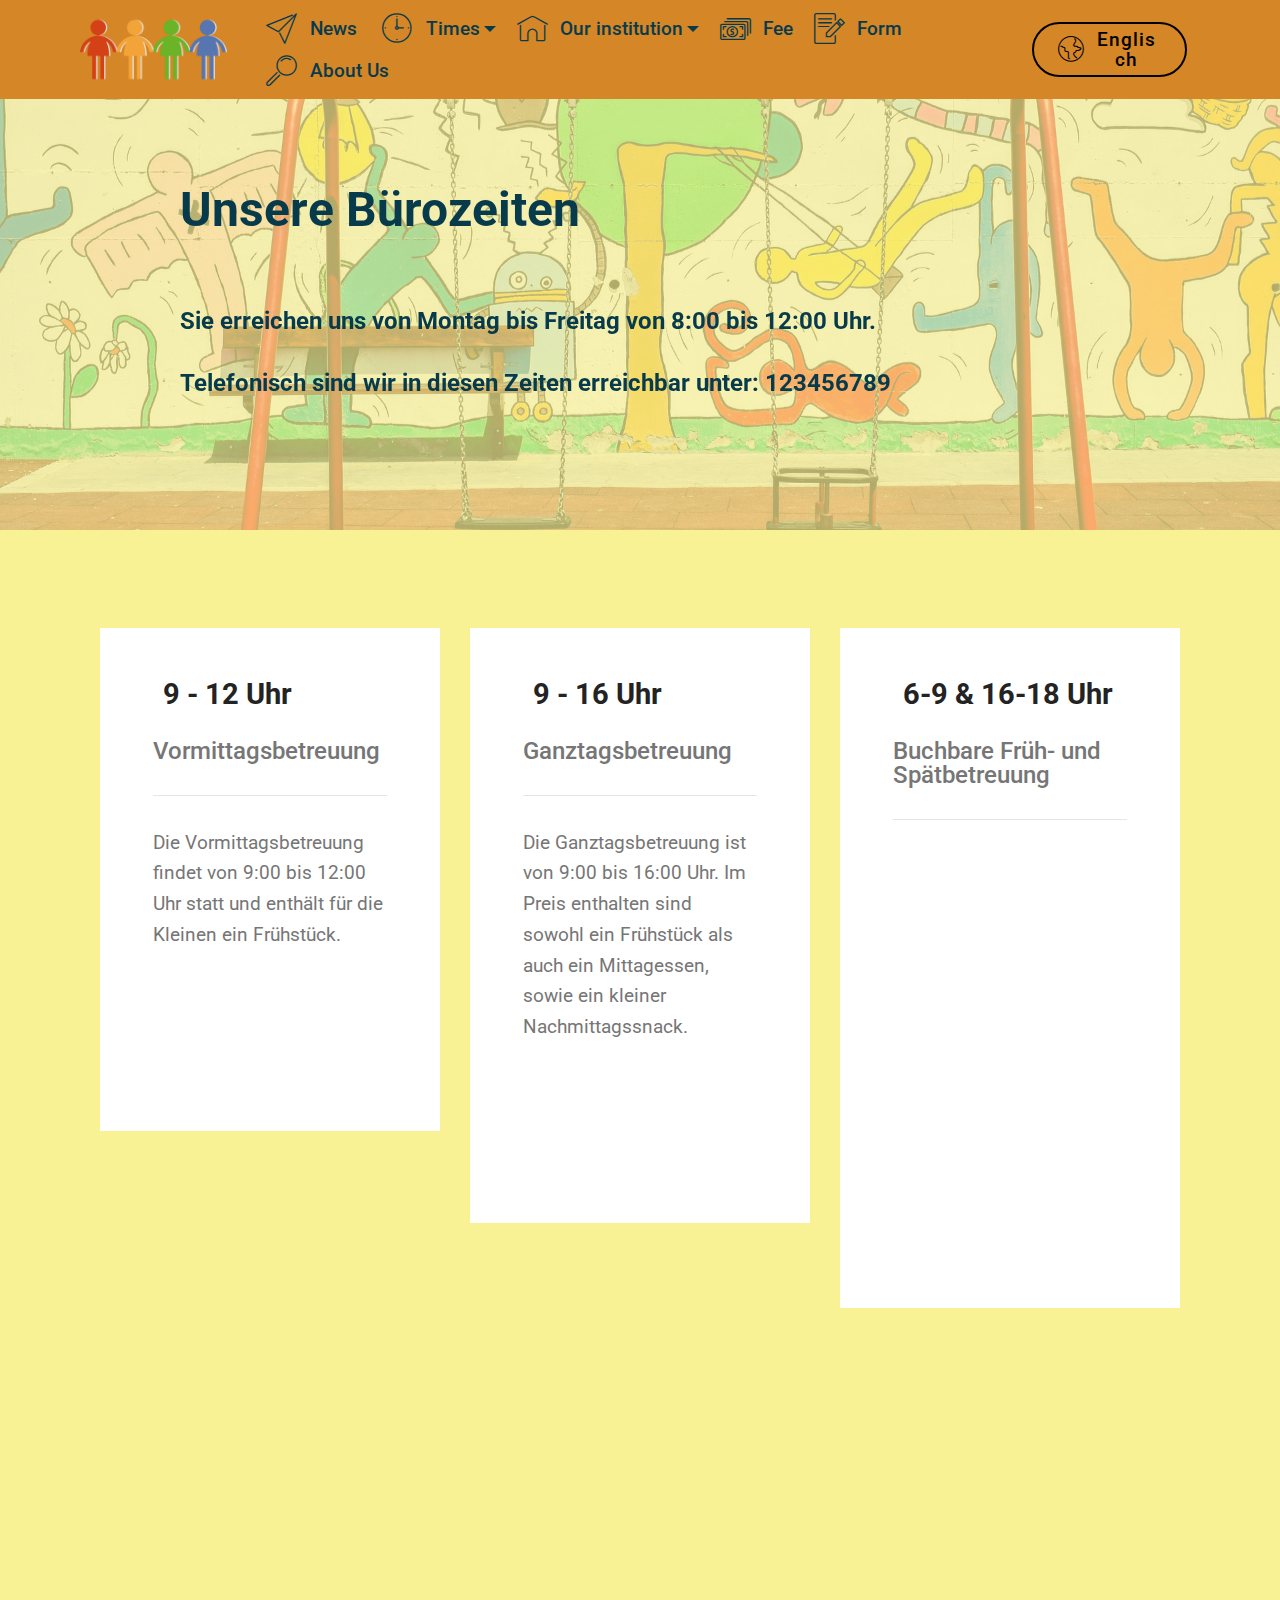
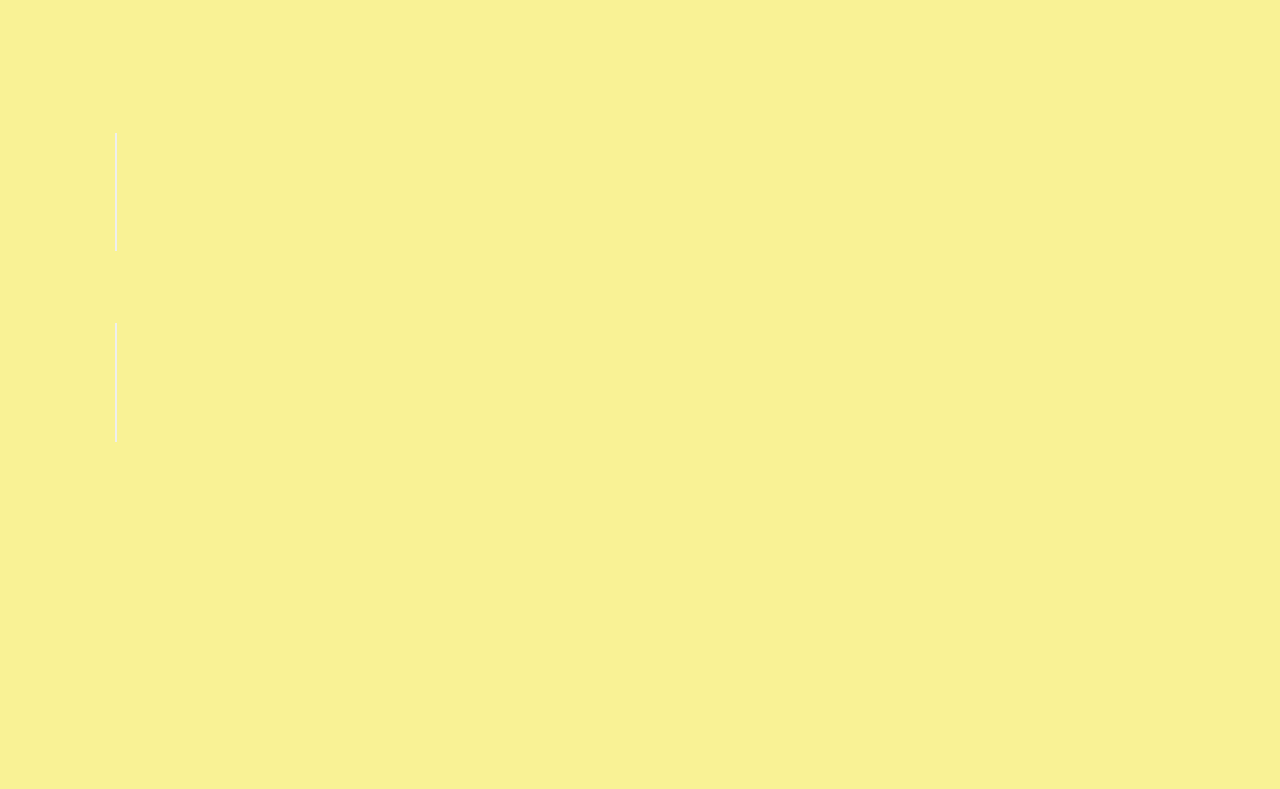
==== page1.html @ 017b3588 "create github pages" ====
<!DOCTYPE html>
<html  >
<head>
  <!-- Site made with Mobirise Website Builder v4.11.6, https://mobirise.com -->
  <meta charset="UTF-8">
  <meta http-equiv="X-UA-Compatible" content="IE=edge">
  <meta name="generator" content="Mobirise v4.11.6, mobirise.com">
  <meta name="viewport" content="width=device-width, initial-scale=1, minimum-scale=1">
  <link rel="shortcut icon" href="assets/images/mbr-316x158.png" type="image/x-icon">
  <meta name="description" content="Web Maker Description">
  
  <title>Bürozeiten</title>
  <link rel="stylesheet" href="assets/web/assets/mobirise-icons/mobirise-icons.css">
  <link rel="stylesheet" href="assets/bootstrap/css/bootstrap.min.css">
  <link rel="stylesheet" href="assets/bootstrap/css/bootstrap-grid.min.css">
  <link rel="stylesheet" href="assets/bootstrap/css/bootstrap-reboot.min.css">
  <link rel="stylesheet" href="assets/tether/tether.min.css">
  <link rel="stylesheet" href="assets/animatecss/animate.min.css">
  <link rel="stylesheet" href="assets/dropdown/css/style.css">
  <link rel="stylesheet" href="assets/theme/css/style.css">
  <link rel="preload" as="style" href="assets/mobirise/css/mbr-additional.css"><link rel="stylesheet" href="assets/mobirise/css/mbr-additional.css" type="text/css">
  
  
  
</head>
<body>
  <section class="menu cid-qTkzRZLJNu" once="menu" id="menu1-3">

    

    <nav class="navbar navbar-expand beta-menu navbar-dropdown align-items-center navbar-fixed-top navbar-toggleable-sm">
        <button class="navbar-toggler navbar-toggler-right" type="button" data-toggle="collapse" data-target="#navbarSupportedContent" aria-controls="navbarSupportedContent" aria-expanded="false" aria-label="Toggle navigation">
            <div class="hamburger">
                <span></span>
                <span></span>
                <span></span>
                <span></span>
            </div>
        </button>
        <div class="menu-logo">
            <div class="navbar-brand">
                <span class="navbar-logo">
                    <a href="#top">
                         <img src="assets/images/mbr-316x158.png" alt="Mobirise" title="" style="height: 4.6rem;">
                    </a>
                </span>
                
            </div>
        </div>
        <div class="collapse navbar-collapse" id="navbarSupportedContent">
            <ul class="navbar-nav nav-dropdown" data-app-modern-menu="true"><li class="nav-item">
                    <a class="nav-link link text-primary display-4" href="index.html#header2-1"><span class="mbri-paper-plane mbr-iconfont mbr-iconfont-btn"></span>News&nbsp;</a>
                </li><li class="nav-item dropdown"><a class="nav-link link dropdown-toggle text-primary display-4" href="page1.html#pricing-tables3-8" data-toggle="dropdown-submenu" aria-expanded="false"><span class="mbri-clock mbr-iconfont mbr-iconfont-btn"></span>Times</a><div class="dropdown-menu"><a class="dropdown-item text-primary display-4" href="page1.html">Bürozeiten<br></a><a class="dropdown-item text-primary display-4" href="page1.html#pricing-tables3-8">Betreuungszeiten</a><a class="dropdown-item text-primary display-4" href="https://mobirise.com">Schließzeiten</a></div></li><li class="nav-item dropdown"><a class="nav-link link dropdown-toggle text-primary display-4" href="https://mobirise.com" aria-expanded="false" data-toggle="dropdown-submenu"><span class="mbri-home mbr-iconfont mbr-iconfont-btn"></span>Our institution</a><div class="dropdown-menu"><a class="dropdown-item text-primary display-4" href="https://mobirise.com" aria-expanded="false">Beschreibung der Einrichtung und Lage</a><a class="dropdown-item text-primary display-4" href="https://mobirise.com" aria-expanded="false">Pädagogische Konzeption</a><a class="dropdown-item text-primary display-4" href="https://mobirise.com" aria-expanded="false">Verpflegung</a><a class="dropdown-item text-primary display-4" href="https://mobirise.com" aria-expanded="false">Kapazität</a><a class="dropdown-item text-primary display-4" href="https://mobirise.com" aria-expanded="false">Bilingualität</a><a class="dropdown-item text-primary display-4" href="https://mobirise.com" aria-expanded="false">Arbeiten bei uns</a></div></li><li class="nav-item"><a class="nav-link link text-primary display-4" href="index.html#pricing-tables1-6" aria-expanded="false"><span class="mbri-cash mbr-iconfont mbr-iconfont-btn"></span>Fee</a></li><li class="nav-item"><a class="nav-link link text-primary display-4" href="https://mobirise.com" aria-expanded="false"><span class="mbri-edit mbr-iconfont mbr-iconfont-btn"></span>Form</a></li><li class="nav-item"><a class="nav-link link text-primary display-4" href="https://mobirise.com" aria-expanded="false">
                        </a></li>
                <li class="nav-item">
                    <a class="nav-link link text-primary display-4" href="#top"><span class="mbri-search mbr-iconfont mbr-iconfont-btn" style="color: rgb(7, 59, 76);"></span>
                        
                        About Us
                    </a>
                </li></ul>
            <div class="navbar-buttons mbr-section-btn"><a class="btn btn-sm btn-primary-outline display-4" href="https://mobirise.com"><span class="mbri-globe mbr-iconfont mbr-iconfont-btn"></span>
                    
                    Englisch</a></div>
        </div>
    </nav>
</section>

<section class="engine"><a href="https://mobirise.info/b">how to create a site for free</a></section><section class="mbr-section info3 cid-rNrKfCb9AE mbr-parallax-background" id="info3-7">

    

    <div class="mbr-overlay" style="opacity: 0.7; background-color: rgb(249, 242, 149);">
    </div>

    <div class="container">
        <div class="row justify-content-center">
            <div class="media-container-column title col-12 col-md-10">
                <h2 class="align-left mbr-bold mbr-white pb-3 mbr-fonts-style display-2">
                    <br><br>Unsere Bürozeiten<br><br></h2>
                <h3 class="mbr-section-subtitle align-left mbr-light mbr-white pb-3 mbr-fonts-style display-5"><strong>
                    Sie erreichen uns von Montag bis Freitag von 8:00 bis 12:00 Uhr.<br></strong><br><strong>Telefonisch sind wir in diesen Zeiten erreichbar unter: 123456789&nbsp;</strong></h3>
                <p class="mbr-text align-left mbr-white mbr-fonts-style display-7"></p>
                
            </div>
        </div>
    </div>
</section>

<section class="pricing-table3 cid-rNrMJHt8dg" id="pricing-tables3-8">

    

    
    <div class="container">
        <div class="media-container-row">
            <div class=" col-12 col-lg-4 col-md-6 my-2">
                <div class="pricing">
                    <div class="plan-header">
                        <div class="plan-price">
                            <span class="price-value mbr-fonts-style display-5">&nbsp;</span>
                            <span class="price-figure mbr-fonts-style display-1">9 - 12 Uhr</span>
                            <h3 class="plan-title mbr-fonts-style display-5">Vormittagsbetreuung</h3>
                            <hr>
                        </div>
                    </div>
                    <div class="plan-body">
                        <p class="mbr-text mbr-fonts-style display-7">Die Vormittagsbetreuung findet von 9:00 bis 12:00 Uhr statt und enthält für die Kleinen ein Frühstück.<br></p>
                        <div class="mbr-section-btn pt-4 text-center"><a href="https://mobirise.co" class="btn btn-primary display-4">Anmelde-Formular</a></div>
                    </div>
                </div>
            </div>

            <div class="col-12 col-lg-4 col-md-6 my-2">
                <div class="pricing">
                    <div class="plan-header">
                        <div class="plan-price">
                            <span class="price-value mbr-fonts-style display-5">&nbsp;</span>
                            <span class="price-figure mbr-fonts-style display-1">9 - 16 Uhr</span>
                            <h3 class="plan-title mbr-fonts-style display-5">Ganztagsbetreuung</h3>
                            <hr>
                        </div>
                    </div>
                    <div class="plan-body">
                        <p class="mbr-text mbr-fonts-style display-7">Die Ganztagsbetreuung ist von 9:00 bis 16:00 Uhr. Im Preis enthalten sind sowohl ein Frühstück als auch ein Mittagessen, sowie ein kleiner Nachmittagssnack.<br></p>
                        <div class="mbr-section-btn pt-4 text-center"><a href="https://mobirise.co" class="btn btn-primary display-4">Anmelde-Formular</a></div>
                    </div>
                </div>
            </div>

            <div class="col-12 col-lg-4 col-md-6 my-2">
                <div class="pricing">
                    <div class="plan-header">
                        <div class="plan-price">
                            <span class="price-value mbr-fonts-style display-5">&nbsp;</span>
                            <span class="price-figure mbr-fonts-style display-1">6-9 &amp; 16-18 Uhr</span>
                            <h3 class="plan-title mbr-fonts-style display-5">
                                Buchbare Früh- und Spätbetreuung</h3>
                            <hr>
                        </div>
                    </div>
                    <div class="plan-body ">
                        <p class="mbr-text mbr-fonts-style display-7">In den Zeiten vor und nach den regulären Betreuungszeit können Sie Ihre Kinder auch für einen Zuschlag von 20$ im Monat in den Zeiten von 6:00 bis 9:00 Uhr oder von 16:00 bis 18:00 Uhr bei uns betreuuen lassen.<br></p>
                        <div class="mbr-section-btn pt-4 text-center"><a href="https://mobirise.co" class="btn btn-primary display-4">Anmelde-Formular</a></div>
                    </div>
                </div>
            </div>

        </div>
    </div>
</section>

<section class="step1 cid-rNsts6w3og" id="step1-9">

    

    
    
    <div class="container">
        <h2 class="mbr-section-title pb-3 mbr-fonts-style align-center display-2">Schließzeiten</h2>
        <h3 class="mbr-section-subtitle pb-5 mbr-fonts-style align-center display-5">Kita-Schließung bei Ferien &amp; Brückentagen</h3>
        <div class="step-container">
            <div class="card separline pb-4">
                <div class="step-element d-flex">
                    <div class="step-wrapper pr-3">
                        <h3 class="step d-flex align-items-center justify-content-center">1</h3>
                    </div>          
                    <div class="step-text-content">
                        <h4 class="mbr-step-title pb-3 mbr-fonts-style display-5"><p>Weihnachten 2019:&nbsp;&nbsp;&nbsp;&nbsp;&nbsp;&nbsp;&nbsp;&nbsp;&nbsp;&nbsp;&nbsp;&nbsp;&nbsp;&nbsp;&nbsp;&nbsp;&nbsp;23.12.2019 bis 03.01.2020</p></h4>
                        <p class="mbr-step-text mbr-fonts-style display-7">Notdienst: 23.12.2019 – 03.01.2020
<br>Kindergartengruppen: Kindertagesstätte Varrel
<br>Krippengruppen: Kindertagesstätte Varreler Feld&nbsp;</p>
                    </div>
                </div>
            </div>

            <div class="card separline pb-4">
                <div class="step-element d-flex">
                    <div class="step-wrapper pr-3">
                        <h3 class="step d-flex align-items-center justify-content-center">
                            2
                        </h3>
                    </div>          
                    <div class="step-text-content">
                        <h4 class="mbr-step-title pb-3 mbr-fonts-style display-5"><p>Ostern 2020:&nbsp;&nbsp;&nbsp;&nbsp;&nbsp;&nbsp;&nbsp;&nbsp;&nbsp;&nbsp;&nbsp;&nbsp;&nbsp;&nbsp;&nbsp;&nbsp;&nbsp;&nbsp;&nbsp;&nbsp;&nbsp;&nbsp;&nbsp;&nbsp;&nbsp; &nbsp; 06.04.2020 bis 14.04.2020</p></h4>
                        <p class="mbr-step-text mbr-fonts-style display-7">Notdienst: 06.04.2020 – 14.04.2020&nbsp;<br>Kindergartengruppen: Kindertagesstätte Varrel
<br>Krippengruppen: Kindertagesstätte Varreler Feld</p>
                    </div>
                </div>
            </div>

            <div class="card">
                <div class="step-element d-flex">
                    <div class="step-wrapper pr-3">
                        <h3 class="step d-flex align-items-center justify-content-center">
                            3
                        </h3>
                    </div>          
                    <div class="step-text-content">
                        <h4 class="mbr-step-title pb-3 mbr-fonts-style display-5"><p>Sommer 2020:&nbsp;&nbsp;&nbsp;&nbsp;&nbsp;&nbsp;&nbsp;&nbsp;&nbsp;&nbsp;&nbsp;&nbsp;&nbsp;&nbsp;&nbsp;&nbsp;&nbsp;&nbsp;&nbsp;&nbsp;&nbsp;&nbsp; &nbsp; 27.07.2020 bis 25.08.2020</p></h4>
                        <p class="mbr-step-text mbr-fonts-style display-7">Notdienst: 27.07.2020 – 31.07.2020
<br>Kindergartengruppen: Kindertagesstätte Stuhr
<br>Krippengruppen: Kindertagesstätte Brinkum - Jahnstraße<br><br><br><a href="assets/files/schliesszeiten1_2019_20.pdf"><strong>Download</strong></a></p>
                    </div>
                </div>
            </div>

            
            
            
            
            
            
            
            
            
            
            
        </div>
    </div>
</section>


  <script src="assets/web/assets/jquery/jquery.min.js"></script>
  <script src="assets/popper/popper.min.js"></script>
  <script src="assets/bootstrap/js/bootstrap.min.js"></script>
  <script src="assets/tether/tether.min.js"></script>
  <script src="assets/smoothscroll/smooth-scroll.js"></script>
  <script src="assets/touchswipe/jquery.touch-swipe.min.js"></script>
  <script src="assets/viewportchecker/jquery.viewportchecker.js"></script>
  <script src="assets/parallax/jarallax.min.js"></script>
  <script src="assets/dropdown/js/nav-dropdown.js"></script>
  <script src="assets/dropdown/js/navbar-dropdown.js"></script>
  <script src="assets/theme/js/script.js"></script>
  
  
 <div id="scrollToTop" class="scrollToTop mbr-arrow-up"><a style="text-align: center;"><i class="mbr-arrow-up-icon mbr-arrow-up-icon-cm cm-icon cm-icon-smallarrow-up"></i></a></div>
    <input name="animation" type="hidden">
  </body>
</html>
---- assets/web/assets/mobirise-icons/mobirise-icons.css ----
@font-face {
  font-family: 'MobiriseIcons';
  src:  url('mobirise-icons.eot?spat4u');
  src:  url('mobirise-icons.eot?spat4u#iefix') format('embedded-opentype'),
    url('mobirise-icons.ttf?spat4u') format('truetype'),
    url('mobirise-icons.woff?spat4u') format('woff'),
    url('mobirise-icons.svg?spat4u#MobiriseIcons') format('svg');
  font-weight: normal;
  font-style: normal;
  font-display: swap;
}

[class^="mbri-"], [class*=" mbri-"] {
  /* use !important to prevent issues with browser extensions that change fonts */
  font-family: MobiriseIcons !important;
  speak: none;
  font-style: normal;
  font-weight: normal;
  font-variant: normal;
  text-transform: none;
  line-height: 1;

  /* Better Font Rendering =========== */
  -webkit-font-smoothing: antialiased;
  -moz-osx-font-smoothing: grayscale;
}

.mbri-add-submenu:before {
  content: "\e900";
}
.mbri-alert:before {
  content: "\e901";
}
.mbri-align-center:before {
  content: "\e902";
}
.mbri-align-justify:before {
  content: "\e903";
}
.mbri-align-left:before {
  content: "\e904";
}
.mbri-align-right:before {
  content: "\e905";
}
.mbri-android:before {
  content: "\e906";
}
.mbri-apple:before {
  content: "\e907";
}
.mbri-arrow-down:before {
  content: "\e908";
}
.mbri-arrow-next:before {
  content: "\e909";
}
.mbri-arrow-prev:before {
  content: "\e90a";
}
.mbri-arrow-up:before {
  content: "\e90b";
}
.mbri-bold:before {
  content: "\e90c";
}
.mbri-bookmark:before {
  content: "\e90d";
}
.mbri-bootstrap:before {
  content: "\e90e";
}
.mbri-briefcase:before {
  content: "\e90f";
}
.mbri-browse:before {
  content: "\e910";
}
.mbri-bulleted-list:before {
  content: "\e911";
}
.mbri-calendar:before {
  content: "\e912";
}
.mbri-camera:before {
  content: "\e913";
}
.mbri-cart-add:before {
  content: "\e914";
}
.mbri-cart-full:before {
  content: "\e915";
}
.mbri-cash:before {
  content: "\e916";
}
.mbri-change-style:before {
  content: "\e917";
}
.mbri-chat:before {
  content: "\e918";
}
.mbri-clock:before {
  content: "\e919";
}
.mbri-close:before {
  content: "\e91a";
}
.mbri-cloud:before {
  content: "\e91b";
}
.mbri-code:before {
  content: "\e91c";
}
.mbri-contact-form:before {
  content: "\e91d";
}
.mbri-credit-card:before {
  content: "\e91e";
}
.mbri-cursor-click:before {
  content: "\e91f";
}
.mbri-cust-feedback:before {
  content: "\e920";
}
.mbri-database:before {
  content: "\e921";
}
.mbri-delivery:before {
  content: "\e922";
}
.mbri-desktop:before {
  content: "\e923";
}
.mbri-devices:before {
  content: "\e924";
}
.mbri-down:before {
  content: "\e925";
}
.mbri-download:before {
  content: "\e989";
}
.mbri-drag-n-drop:before {
  content: "\e927";
}
.mbri-drag-n-drop2:before {
  content: "\e928";
}
.mbri-edit:before {
  content: "\e929";
}
.mbri-edit2:before {
  content: "\e92a";
}
.mbri-error:before {
  content: "\e92b";
}
.mbri-extension:before {
  content: "\e92c";
}
.mbri-features:before {
  content: "\e92d";
}
.mbri-file:before {
  content: "\e92e";
}
.mbri-flag:before {
  content: "\e92f";
}
.mbri-folder:before {
  content: "\e930";
}
.mbri-gift:before {
  content: "\e931";
}
.mbri-github:before {
  content: "\e932";
}
.mbri-globe:before {
  content: "\e933";
}
.mbri-globe-2:before {
  content: "\e934";
}
.mbri-growing-chart:before {
  content: "\e935";
}
.mbri-hearth:before {
  content: "\e936";
}
.mbri-help:before {
  content: "\e937";
}
.mbri-home:before {
  content: "\e938";
}
.mbri-hot-cup:before {
  content: "\e939";
}
.mbri-idea:before {
  content: "\e93a";
}
.mbri-image-gallery:before {
  content: "\e93b";
}
.mbri-image-slider:before {
  content: "\e93c";
}
.mbri-info:before {
  content: "\e93d";
}
.mbri-italic:before {
  content: "\e93e";
}
.mbri-key:before {
  content: "\e93f";
}
.mbri-laptop:before {
  content: "\e940";
}
.mbri-layers:before {
  content: "\e941";
}
.mbri-left-right:before {
  content: "\e942";
}
.mbri-left:before {
  content: "\e943";
}
.mbri-letter:before {
  content: "\e944";
}
.mbri-like:before {
  content: "\e945";
}
.mbri-link:before {
  content: "\e946";
}
.mbri-lock:before {
  content: "\e947";
}
.mbri-login:before {
  content: "\e948";
}
.mbri-logout:before {
  content: "\e949";
}
.mbri-magic-stick:before {
  content: "\e94a";
}
.mbri-map-pin:before {
  content: "\e94b";
}
.mbri-menu:before {
  content: "\e94c";
}
.mbri-mobile:before {
  content: "\e94d";
}
.mbri-mobile2:before {
  content: "\e94e";
}
.mbri-mobirise:before {
  content: "\e94f";
}
.mbri-more-horizontal:before {
  content: "\e950";
}
.mbri-more-vertical:before {
  content: "\e951";
}
.mbri-music:before {
  content: "\e952";
}
.mbri-new-file:before {
  content: "\e953";
}
.mbri-numbered-list:before {
  content: "\e954";
}
.mbri-opened-folder:before {
  content: "\e955";
}
.mbri-pages:before {
  content: "\e956";
}
.mbri-paper-plane:before {
  content: "\e957";
}
.mbri-paperclip:before {
  content: "\e958";
}
.mbri-photo:before {
  content: "\e959";
}
.mbri-photos:before {
  content: "\e95a";
}
.mbri-pin:before {
  content: "\e95b";
}
.mbri-play:before {
  content: "\e95c";
}
.mbri-plus:before {
  content: "\e95d";
}
.mbri-preview:before {
  content: "\e95e";
}
.mbri-print:before {
  content: "\e95f";
}
.mbri-protect:before {
  content: "\e960";
}
.mbri-question:before {
  content: "\e961";
}
.mbri-quote-left:before {
  content: "\e962";
}
.mbri-quote-right:before {
  content: "\e963";
}
.mbri-refresh:before {
  content: "\e964";
}
.mbri-responsive:before {
  content: "\e965";
}
.mbri-right:before {
  content: "\e966";
}
.mbri-rocket:before {
  content: "\e967";
}
.mbri-sad-face:before {
  content: "\e968";
}
.mbri-sale:before {
  content: "\e969";
}
.mbri-save:before {
  content: "\e96a";
}
.mbri-search:before {
  content: "\e96b";
}
.mbri-setting:before {
  content: "\e96c";
}
.mbri-setting2:before {
  content: "\e96d";
}
.mbri-setting3:before {
  content: "\e96e";
}
.mbri-share:before {
  content: "\e96f";
}
.mbri-shopping-bag:before {
  content: "\e970";
}
.mbri-shopping-basket:before {
  content: "\e971";
}
.mbri-shopping-cart:before {
  content: "\e972";
}
.mbri-sites:before {
  content: "\e973";
}
.mbri-smile-face:before {
  content: "\e974";
}
.mbri-speed:before {
  content: "\e975";
}
.mbri-star:before {
  content: "\e976";
}
.mbri-success:before {
  content: "\e977";
}
.mbri-sun:before {
  content: "\e978";
}
.mbri-sun2:before {
  content: "\e979";
}
.mbri-tablet:before {
  content: "\e97a";
}
.mbri-tablet-vertical:before {
  content: "\e97b";
}
.mbri-target:before {
  content: "\e97c";
}
.mbri-timer:before {
  content: "\e97d";
}
.mbri-to-ftp:before {
  content: "\e97e";
}
.mbri-to-local-drive:before {
  content: "\e97f";
}
.mbri-touch-swipe:before {
  content: "\e980";
}
.mbri-touch:before {
  content: "\e981";
}
.mbri-trash:before {
  content: "\e982";
}
.mbri-underline:before {
  content: "\e983";
}
.mbri-unlink:before {
  content: "\e984";
}
.mbri-unlock:before {
  content: "\e985";
}
.mbri-up-down:before {
  content: "\e986";
}
.mbri-up:before {
  content: "\e987";
}
.mbri-update:before {
  content: "\e988";
}
.mbri-upload:before {
 content: "\e926"; 
}
.mbri-user:before {
  content: "\e98a";
}
.mbri-user2:before {
  content: "\e98b";
}
.mbri-users:before {
  content: "\e98c";
}
.mbri-video:before {
  content: "\e98d";
}
.mbri-video-play:before {
  content: "\e98e";
}
.mbri-watch:before {
  content: "\e98f";
}
.mbri-website-theme:before {
  content: "\e990";
}
.mbri-wifi:before {
  content: "\e991";
}
.mbri-windows:before {
  content: "\e992";
}
.mbri-zoom-out:before {
  content: "\e993";
}
.mbri-redo:before {
  content: "\e994";
}
.mbri-undo:before {
  content: "\e995";
}
---- assets/dropdown/css/style.css ----
.navbar-dropdown {
  left: 0;
  padding: 0;
  position: absolute;
  right: 0;
  top: 0;
  transition: all 0.45s ease;
  z-index: 1030;
  background: #282828; }
  .navbar-dropdown .navbar-logo {
    margin-right: 0.8rem;
    transition: margin 0.3s ease-in-out;
    vertical-align: middle; }
    .navbar-dropdown .navbar-logo img {
      height: 3.125rem;
      transition: all 0.3s ease-in-out; }
    .navbar-dropdown .navbar-logo.mbr-iconfont {
      font-size: 3.125rem;
      line-height: 3.125rem; }
  .navbar-dropdown .navbar-caption {
    font-weight: 700;
    white-space: normal;
    vertical-align: -4px;
    line-height: 3.125rem !important; }
    .navbar-dropdown .navbar-caption, .navbar-dropdown .navbar-caption:hover {
      color: inherit;
      text-decoration: none; }
  .navbar-dropdown .mbr-iconfont + .navbar-caption {
    vertical-align: -1px; }
  .navbar-dropdown.navbar-fixed-top {
    position: fixed; }
  .navbar-dropdown .navbar-brand span {
    vertical-align: -4px; }
  .navbar-dropdown.bg-color.transparent {
    background: none; }
  .navbar-dropdown.navbar-short .navbar-brand {
    padding: 0.625rem 0; }
    .navbar-dropdown.navbar-short .navbar-brand span {
      vertical-align: -1px; }
  .navbar-dropdown.navbar-short .navbar-caption {
    line-height: 2.375rem !important;
    vertical-align: -2px; }
  .navbar-dropdown.navbar-short .navbar-logo {
    margin-right: 0.5rem; }
    .navbar-dropdown.navbar-short .navbar-logo img {
      height: 2.375rem; }
    .navbar-dropdown.navbar-short .navbar-logo.mbr-iconfont {
      font-size: 2.375rem;
      line-height: 2.375rem; }
  .navbar-dropdown.navbar-short .mbr-table-cell {
    height: 3.625rem; }
  .navbar-dropdown .navbar-close {
    left: 0.6875rem;
    position: fixed;
    top: 0.75rem;
    z-index: 1000; }
  .navbar-dropdown .hamburger-icon {
    content: "";
    display: inline-block;
    vertical-align: middle;
    width: 16px;
    -webkit-box-shadow: 0 -6px 0 1px #282828,0 0 0 1px #282828,0 6px 0 1px #282828;
    -moz-box-shadow: 0 -6px 0 1px #282828,0 0 0 1px #282828,0 6px 0 1px #282828;
    box-shadow: 0 -6px 0 1px #282828,0 0 0 1px #282828,0 6px 0 1px #282828; }

.dropdown-menu .dropdown-toggle[data-toggle="dropdown-submenu"]::after {
  border-bottom: 0.35em solid transparent;
  border-left: 0.35em solid;
  border-right: 0;
  border-top: 0.35em solid transparent;
  margin-left: 0.3rem; }

.dropdown-menu .dropdown-item:focus {
  outline: 0; }

.nav-dropdown {
  font-size: 0.75rem;
  font-weight: 500;
  height: auto !important; }
  .nav-dropdown .nav-btn {
    padding-left: 1rem; }
  .nav-dropdown .link {
    margin: .667em 1.667em;
    font-weight: 500;
    padding: 0;
    transition: color .2s ease-in-out; }
    .nav-dropdown .link.dropdown-toggle {
      margin-right: 2.583em; }
      .nav-dropdown .link.dropdown-toggle::after {
        margin-left: .25rem;
        border-top: 0.35em solid;
        border-right: 0.35em solid transparent;
        border-left: 0.35em solid transparent;
        border-bottom: 0; }
      .nav-dropdown .link.dropdown-toggle[aria-expanded="true"] {
        margin: 0;
        padding: 0.667em 3.263em  0.667em 1.667em; }
  .nav-dropdown .link::after,
  .nav-dropdown .dropdown-item::after {
    color: inherit; }
  .nav-dropdown .btn {
    font-size: 0.75rem;
    font-weight: 700;
    letter-spacing: 0;
    margin-bottom: 0;
    padding-left: 1.25rem;
    padding-right: 1.25rem; }
  .nav-dropdown .dropdown-menu {
    border-radius: 0;
    border: 0;
    left: 0;
    margin: 0;
    padding-bottom: 1.25rem;
    padding-top: 1.25rem;
    position: relative; }
  .nav-dropdown .dropdown-submenu {
    margin-left: 0.125rem;
    top: 0; }
  .nav-dropdown .dropdown-item {
    font-weight: 500;
    line-height: 2;
    padding: 0.3846em 4.615em 0.3846em 1.5385em;
    position: relative;
    transition: color .2s ease-in-out, background-color .2s ease-in-out; }
    .nav-dropdown .dropdown-item::after {
      margin-top: -0.3077em;
      position: absolute;
      right: 1.1538em;
      top: 50%; }
    .nav-dropdown .dropdown-item:focus, .nav-dropdown .dropdown-item:hover {
      background: none; }

@media (max-width: 767px) {
  .nav-dropdown.navbar-toggleable-sm {
    bottom: 0;
    display: none;
    left: 0;
    overflow-x: hidden;
    position: fixed;
    top: 0;
    transform: translateX(-100%);
    -ms-transform: translateX(-100%);
    -webkit-transform: translateX(-100%);
    width: 18.75rem;
    z-index: 999; } }
.nav-dropdown.navbar-toggleable-xl {
  bottom: 0;
  display: none;
  left: 0;
  overflow-x: hidden;
  position: fixed;
  top: 0;
  transform: translateX(-100%);
  -ms-transform: translateX(-100%);
  -webkit-transform: translateX(-100%);
  width: 18.75rem;
  z-index: 999; }

.nav-dropdown-sm {
  display: block !important;
  overflow-x: hidden;
  overflow: auto;
  padding-top: 3.875rem; }
  .nav-dropdown-sm::after {
    content: "";
    display: block;
    height: 3rem;
    width: 100%; }
  .nav-dropdown-sm.collapse.in ~ .navbar-close {
    display: block !important; }
  .nav-dropdown-sm.collapsing, .nav-dropdown-sm.collapse.in {
    transform: translateX(0);
    -ms-transform: translateX(0);
    -webkit-transform: translateX(0);
    transition: all 0.25s ease-out;
    -webkit-transition: all 0.25s ease-out;
    background: #282828; }
  .nav-dropdown-sm.collapsing[aria-expanded="false"] {
    transform: translateX(-100%);
    -ms-transform: translateX(-100%);
    -webkit-transform: translateX(-100%); }
  .nav-dropdown-sm .nav-item {
    display: block;
    margin-left: 0 !important;
    padding-left: 0; }
  .nav-dropdown-sm .link,
  .nav-dropdown-sm .dropdown-item {
    border-top: 1px dotted rgba(255, 255, 255, 0.1);
    font-size: 0.8125rem;
    line-height: 1.6;
    margin: 0 !important;
    padding: 0.875rem 2.4rem 0.875rem 1.5625rem !important;
    position: relative;
    white-space: normal; }
    .nav-dropdown-sm .link:focus, .nav-dropdown-sm .link:hover,
    .nav-dropdown-sm .dropdown-item:focus,
    .nav-dropdown-sm .dropdown-item:hover {
      background: rgba(0, 0, 0, 0.2) !important;
      color: #c0a375; }
  .nav-dropdown-sm .nav-btn {
    position: relative;
    padding: 1.5625rem 1.5625rem 0 1.5625rem; }
    .nav-dropdown-sm .nav-btn::before {
      border-top: 1px dotted rgba(255, 255, 255, 0.1);
      content: "";
      left: 0;
      position: absolute;
      top: 0;
      width: 100%; }
    .nav-dropdown-sm .nav-btn + .nav-btn {
      padding-top: 0.625rem; }
      .nav-dropdown-sm .nav-btn + .nav-btn::before {
        display: none; }
  .nav-dropdown-sm .btn {
    padding: 0.625rem 0; }
  .nav-dropdown-sm .dropdown-toggle[data-toggle="dropdown-submenu"]::after {
    margin-left: .25rem;
    border-top: 0.35em solid;
    border-right: 0.35em solid transparent;
    border-left: 0.35em solid transparent;
    border-bottom: 0; }
  .nav-dropdown-sm .dropdown-toggle[data-toggle="dropdown-submenu"][aria-expanded="true"]::after {
    border-top: 0;
    border-right: 0.35em solid transparent;
    border-left: 0.35em solid transparent;
    border-bottom: 0.35em solid; }
  .nav-dropdown-sm .dropdown-menu {
    margin: 0;
    padding: 0;
    position: relative;
    top: 0;
    left: 0;
    width: 100%;
    border: 0;
    float: none;
    border-radius: 0;
    background: none; }
  .nav-dropdown-sm .dropdown-submenu {
    left: 100%;
    margin-left: 0.125rem;
    margin-top: -1.25rem;
    top: 0; }

.navbar-toggleable-sm .nav-dropdown .dropdown-menu {
  position: absolute; }

.navbar-toggleable-sm .nav-dropdown .dropdown-submenu {
  left: 100%;
  margin-left: 0.125rem;
  margin-top: -1.25rem;
  top: 0; }

.navbar-toggleable-sm.opened .nav-dropdown .dropdown-menu {
  position: relative; }

.navbar-toggleable-sm.opened .nav-dropdown .dropdown-submenu {
  left: 0;
  margin-left: 00rem;
  margin-top: 0rem;
  top: 0; }

.is-builder .nav-dropdown.collapsing {
  transition: none !important; }

/*# sourceMappingURL=style.css.map */
---- assets/theme/css/style.css ----
/*!
 * Mobirise v4 theme (https://mobirise.com/)
 * Copyright 2017 Mobirise
 */
section {
  background-color: #eeeeee; }

body {
  font-style: normal;
  line-height: 1.5; }

section,
.container,
.container-fluid {
  position: relative;
  word-wrap: break-word; }

a.mbr-iconfont:hover {
  text-decoration: none; }

.article .lead p,
.article .lead ul,
.article .lead ol,
.article .lead pre,
.article .lead blockquote {
  margin-bottom: 0; }

ul,
ol,
pre,
blockquote {
  margin-bottom: 2.3125rem; }

pre {
  background: #f4f4f4;
  padding: 10px 24px;
  white-space: pre-wrap; }

.inactive {
  -webkit-user-select: none;
  -moz-user-select: none;
  -ms-user-select: none;
  user-select: none;
  pointer-events: none;
  -webkit-user-drag: none;
  user-drag: none; }

.mbr-section__comments .row {
  justify-content: center;
  -webkit-justify-content: center; }

a {
  font-style: normal;
  font-weight: 400;
  cursor: pointer; }
  a, a:hover {
    text-decoration: none; }

figure {
  margin-bottom: 0; }

body {
  color: #232323; }

h1,
h2,
h3,
h4,
h5,
h6,
.h1,
.h2,
.h3,
.h4,
.h5,
.h6,
.display-1,
.display-2,
.display-3,
.display-4 {
  line-height: 1;
  word-break: break-word;
  word-wrap: break-word; }

.mbr-section-title {
  font-style: normal;
  line-height: 1.2; }

.mbr-section-subtitle {
  line-height: 1.3; }

.mbr-text {
  font-style: normal;
  line-height: 1.6; }

b,
strong {
  font-weight: bold; }

blockquote {
  padding: 10px 0 10px 20px;
  position: relative;
  border-left: 2px solid;
  border-color: #ff3366; }

input:-webkit-autofill, input:-webkit-autofill:hover, input:-webkit-autofill:focus, input:-webkit-autofill:active {
  transition-delay: 9999s;
  transition-property: background-color, color; }

textarea[type='hidden'] {
  display: none; }

body {
  position: relative; }

section {
  background-position: 50% 50%;
  background-repeat: no-repeat;
  background-size: cover; }
  section .mbr-background-video,
  section .mbr-background-video-preview {
    position: absolute;
    bottom: 0;
    left: 0;
    right: 0;
    top: 0; }

.hidden {
  visibility: hidden; }

.mbr-z-index20 {
  z-index: 20; }

/*! Base colors */
.mbr-white {
  color: #ffffff; }

.mbr-black {
  color: #000000; }

.mbr-bg-white {
  background-color: #ffffff; }

.mbr-bg-black {
  background-color: #000000; }

/*! Text-aligns */
.align-left {
  text-align: left; }

.align-center {
  text-align: center; }

.align-right {
  text-align: right; }

@media (max-width: 767px) {
  .align-left,
  .align-center,
  .align-right,
  .mbr-section-btn,
  .mbr-section-title {
    text-align: center; } }
/*! Font-weight  */
.mbr-light {
  font-weight: 300; }

.mbr-regular {
  font-weight: 400; }

.mbr-semibold {
  font-weight: 500; }

.mbr-bold {
  font-weight: 700; }

/*! Media  */
.media-size-item {
  -webkit-flex: 1 1 auto;
  -moz-flex: 1 1 auto;
  -ms-flex: 1 1 auto;
  -o-flex: 1 1 auto;
  flex: 1 1 auto; }

.media-content {
  -webkit-flex-basis: 100%;
  flex-basis: 100%; }

.media-container-row {
  display: -ms-flexbox;
  display: -webkit-flex;
  display: flex;
  -webkit-flex-direction: row;
  -ms-flex-direction: row;
  flex-direction: row;
  -webkit-flex-wrap: wrap;
  -ms-flex-wrap: wrap;
  flex-wrap: wrap;
  -webkit-justify-content: center;
  -ms-flex-pack: center;
  justify-content: center;
  -webkit-align-content: center;
  -ms-flex-line-pack: center;
  align-content: center;
  -webkit-align-items: start;
  -ms-flex-align: start;
  align-items: start; }
  .media-container-row .media-size-item {
    width: 400px; }

.media-container-column {
  display: -ms-flexbox;
  display: -webkit-flex;
  display: flex;
  -webkit-flex-direction: column;
  -ms-flex-direction: column;
  flex-direction: column;
  -webkit-flex-wrap: wrap;
  -ms-flex-wrap: wrap;
  flex-wrap: wrap;
  -webkit-justify-content: center;
  -ms-flex-pack: center;
  justify-content: center;
  -webkit-align-content: center;
  -ms-flex-line-pack: center;
  align-content: center;
  -webkit-align-items: stretch;
  -ms-flex-align: stretch;
  align-items: stretch; }
  .media-container-column > * {
    width: 100%; }

@media (min-width: 992px) {
  .media-container-row {
    -webkit-flex-wrap: nowrap;
    -ms-flex-wrap: nowrap;
    flex-wrap: nowrap; } }
figure {
  overflow: hidden; }

figure[mbr-media-size] {
  transition: width 0.1s; }

.mbr-figure img,
.mbr-figure iframe {
  display: block;
  width: 100%; }

.card {
  background-color: transparent;
  border: none; }

.card-box {
  width: 100%; }

.card-img {
  text-align: center;
  flex-shrink: 0;
  -webkit-flex-shrink: 0; }

.media {
  max-width: 100%;
  margin: 0 auto; }

.mbr-figure {
  -ms-flex-item-align: center;
  -ms-grid-row-align: center;
  -webkit-align-self: center;
  align-self: center; }

.media-container > div {
  max-width: 100%; }

.mbr-figure img,
.card-img img {
  width: 100%; }

@media (max-width: 991px) {
  .media-size-item {
    width: auto !important; }

  .media {
    width: auto; }

  .mbr-figure {
    width: 100% !important; } }
/*! Buttons */
.btn {
  font-weight: 500;
  border-width: 2px;
  font-style: normal;
  letter-spacing: 1px;
  margin: .4rem .8rem;
  white-space: normal;
  -webkit-transition: all .3s ease-in-out;
  -moz-transition: all .3s ease-in-out;
  transition: all .3s ease-in-out;
  display: inline-flex;
  align-items: center;
  justify-content: center;
  word-break: break-word;
  -webkit-align-items: center;
  -webkit-justify-content: center;
  display: -webkit-inline-flex; }

.btn-sm {
  font-weight: 500;
  letter-spacing: 1px;
  -webkit-transition: all .3s ease-in-out;
  -moz-transition: all .3s ease-in-out;
  transition: all .3s ease-in-out; }

.btn-md {
  font-weight: 500;
  letter-spacing: 1px;
  margin: .4rem .8rem !important;
  -webkit-transition: all .3s ease-in-out;
  -moz-transition: all .3s ease-in-out;
  transition: all .3s ease-in-out; }

.btn-lg {
  font-weight: 500;
  letter-spacing: 1px;
  margin: .4rem .8rem !important;
  -webkit-transition: all .3s ease-in-out;
  -moz-transition: all .3s ease-in-out;
  transition: all .3s ease-in-out; }

.mbr-section-btn {
  margin-left: -0.25rem;
  margin-right: -0.25rem;
  font-size: 0; }

nav .mbr-section-btn {
  margin-left: 0rem;
  margin-right: 0rem; }

.btn-form {
  border-radius: 0; }
  .btn-form:hover {
    cursor: pointer; }

/*! Btn icon margin */
.btn .mbr-iconfont,
.btn.btn-sm .mbr-iconfont {
  cursor: pointer;
  margin-right: 0.5rem; }

.btn.btn-md .mbr-iconfont,
.btn.btn-md .mbr-iconfont {
  margin-right: 0.8rem; }

.mbr-regular {
  font-weight: 400; }

.mbr-semibold {
  font-weight: 500; }

.mbr-bold {
  font-weight: 700; }

[type='submit'] {
  -webkit-appearance: none; }

/*! Full-screen */
.mbr-fullscreen .mbr-overlay {
  min-height: 100vh; }

.mbr-fullscreen {
  display: flex;
  display: -webkit-flex;
  display: -moz-flex;
  display: -ms-flex;
  display: -o-flex;
  align-items: center;
  -webkit-align-items: center;
  min-height: 100vh;
  padding-top: 3rem;
  padding-bottom: 3rem; }

/*! Map */
.map {
  height: 25rem;
  position: relative; }
  .map iframe {
    width: 100%;
    height: 100%; }

.mbr-overlay {
  background-color: #000;
  bottom: 0;
  left: 0;
  opacity: .5;
  position: absolute;
  right: 0;
  top: 0;
  z-index: 0;
  pointer-events: none; }

/* Form */
blockquote {
  font-style: italic;
  padding: 10px 0 10px 20px;
  font-size: 1.09rem;
  position: relative;
  border-width: 3px; }

.form-control {
  background-color: #f5f5f5;
  box-shadow: none;
  color: #565656;
  line-height: 1.43;
  min-height: 3.5em;
  padding: 1.07em .5em; }
  .form-control, .form-control:focus {
    border: 1px solid #e8e8e8; }
  .form-active .form-control:invalid {
    border-color: red; }

.form-control-label {
  position: relative;
  cursor: pointer;
  margin-bottom: .357em;
  padding: 0; }

.alert {
  color: #ffffff;
  border-radius: 0;
  border: 0;
  font-size: .875rem;
  line-height: 1.5;
  margin-bottom: 1.875rem;
  padding: 1.25rem;
  position: relative; }
  .alert.alert-form::after {
    background-color: inherit;
    bottom: -7px;
    content: "";
    display: block;
    height: 14px;
    left: 50%;
    margin-left: -7px;
    position: absolute;
    transform: rotate(45deg);
    width: 14px;
    -webkit-transform: rotate(45deg); }

.form-asterisk {
  font-family: initial;
  position: absolute;
  top: -2px;
  font-weight: normal; }

/*! Scroll to top arrow */
#scrollToTop a i:before {
  content: '';
  position: absolute;
  height: 40%;
  top: 25%;
  background: #fff;
  width: 2px;
  left: calc(50% - 1px); }
#scrollToTop a i:after {
  content: '';
  position: absolute;
  display: block;
  border-top: 2px solid #fff;
  border-right: 2px solid #fff;
  width: 40%;
  height: 40%;
  left: 30%;
  bottom: 30%;
  transform: rotate(135deg);
  -webkit-transform: rotate(135deg); }

.mbr-arrow-up {
  bottom: 25px;
  right: 90px;
  position: fixed;
  text-align: right;
  z-index: 5000;
  color: #ffffff;
  font-size: 32px;
  transform: rotate(180deg);
  -webkit-transform: rotate(180deg); }

.mbr-arrow-up a {
  background: rgba(0, 0, 0, 0.2);
  border-radius: 3px;
  color: #fff;
  display: inline-block;
  height: 60px;
  width: 60px;
  outline-style: none !important;
  position: relative;
  text-decoration: none;
  transition: all 0.3s ease-in-out;
  cursor: pointer;
  text-align: center; }
  .mbr-arrow-up a:hover {
    background-color: rgba(0, 0, 0, 0.4); }
  .mbr-arrow-up a i {
    line-height: 60px; }

.mbr-arrow-up-icon {
  display: block;
  color: #fff; }

.mbr-arrow-up-icon::before {
  content: '\203a';
  display: inline-block;
  font-family: serif;
  font-size: 32px;
  line-height: 1;
  font-style: normal;
  position: relative;
  top: 6px;
  left: -4px;
  -webkit-transform: rotate(-90deg);
  transform: rotate(-90deg); }

/*! Arrow Down */
.mbr-arrow {
  position: absolute;
  bottom: 45px;
  left: 50%;
  width: 60px;
  height: 60px;
  cursor: pointer;
  background-color: rgba(80, 80, 80, 0.5);
  border-radius: 50%;
  -webkit-transform: translateX(-50%);
  transform: translateX(-50%); }
  .mbr-arrow > a {
    display: inline-block;
    text-decoration: none;
    outline-style: none;
    -webkit-animation: arrowdown 1.7s ease-in-out infinite;
    animation: arrowdown 1.7s ease-in-out infinite; }
    .mbr-arrow > a > i {
      position: absolute;
      top: -2px;
      left: 15px;
      font-size: 2rem; }

@keyframes arrowdown {
  0% {
    transform: translateY(0px);
    -webkit-transform: translateY(0px); }
  50% {
    transform: translateY(-5px);
    -webkit-transform: translateY(-5px); }
  100% {
    transform: translateY(0px);
    -webkit-transform: translateY(0px); } }
@-webkit-keyframes arrowdown {
  0% {
    transform: translateY(0px);
    -webkit-transform: translateY(0px); }
  50% {
    transform: translateY(-5px);
    -webkit-transform: translateY(-5px); }
  100% {
    transform: translateY(0px);
    -webkit-transform: translateY(0px); } }
@media (max-width: 500px) {
  .mbr-arrow-up {
    left: 50%;
    right: auto;
    transform: translateX(-50%) rotate(180deg);
    -webkit-transform: translateX(-50%) rotate(180deg); } }
/*Gradients animation*/
@keyframes gradient-animation {
  from {
    background-position: 0% 100%;
    animation-timing-function: ease-in-out; }
  to {
    background-position: 100% 0%;
    animation-timing-function: ease-in-out; } }
@-webkit-keyframes gradient-animation {
  from {
    background-position: 0% 100%;
    animation-timing-function: ease-in-out; }
  to {
    background-position: 100% 0%;
    animation-timing-function: ease-in-out; } }
.bg-gradient {
  background-size: 200% 200%;
  animation: gradient-animation 5s infinite alternate;
  -webkit-animation: gradient-animation 5s infinite alternate; }

.menu .navbar-brand {
  display: -webkit-flex; }
  .menu .navbar-brand span {
    display: flex;
    display: -webkit-flex; }
  .menu .navbar-brand .navbar-caption-wrap {
    display: -webkit-flex; }
  .menu .navbar-brand .navbar-logo img {
    display: -webkit-flex; }
@media (min-width: 768px) and (max-width: 1023px) {
  .menu .navbar-toggleable-sm .navbar-nav {
    display: -webkit-box;
    display: -webkit-flex;
    display: -ms-flexbox; } }
@media (max-width: 1023px) {
  .menu .navbar-collapse {
    max-height: 93.5vh; }
    .menu .navbar-collapse.show {
      overflow: auto; } }
@media (min-width: 1024px) {
  .menu .navbar-nav.nav-dropdown {
    display: -webkit-flex; }
  .menu .navbar-toggleable-sm .navbar-collapse {
    display: -webkit-flex !important; }
  .menu .collapsed .navbar-collapse {
    max-height: 93.5vh; }
    .menu .collapsed .navbar-collapse.show {
      overflow: auto; } }
@media (max-width: 767px) {
  .menu .navbar-collapse {
    max-height: 80vh; } }

/* Others*/
.note-check a[data-value=Rubik] {
  font-style: normal; }

.mbr-arrow a {
  color: #ffffff; }

@media (max-width: 767px) {
  .mbr-arrow {
    display: none; } }
.navbar {
  display: -webkit-flex;
  -webkit-flex-wrap: wrap;
  -webkit-align-items: center;
  -webkit-justify-content: space-between; }

.navbar-collapse {
  -webkit-flex-basis: 100%;
  -webkit-flex-grow: 1;
  -webkit-align-items: center; }

.nav-dropdown .link {
  padding: 0.667em 1.667em !important;
  margin: 0 !important; }

.nav {
  display: -webkit-flex;
  -webkit-flex-wrap: wrap; }

.row {
  display: -webkit-flex;
  -webkit-flex-wrap: wrap; }

.justify-content-center {
  -webkit-justify-content: center; }

.form-inline {
  display: -webkit-flex;
  -webkit-flex-flow: row wrap;
  -webkit-align-items: center; }

.card-wrapper {
  -webkit-flex: 1; }

.carousel-control {
  z-index: 10;
  display: -webkit-flex;
  -webkit-align-items: center;
  -webkit-justify-content: center; }

.carousel-controls {
  display: -webkit-flex; }

.media {
  display: -webkit-flex; }

.form-group:focus {
  outline: none; }

.jq-selectbox__select {
  padding: 1.07em 0.5em;
  position: absolute;
  top: 0;
  left: 0;
  width: 100%; }

.jq-selectbox__dropdown {
  position: absolute;
  top: 100% !important;
  left: 0 !important;
  width: 100% !important; }

.jq-selectbox__trigger-arrow {
  transform: translateY(-50%); }

.jq-selectbox li {
  padding: 1.07em 0.5em; }

input[type='range'] {
  padding-left: 0 !important;
  padding-right: 0 !important; }

.modal-dialog,
.modal-content {
  height: 100%; }

.modal-dialog .carousel-inner {
  height: calc(100vh - 1.75rem); }
  @media (max-width: 575px) {
    .modal-dialog .carousel-inner {
      height: calc(100vh - 1rem); } }

.carousel-item {
  text-align: center; }

.carousel-item img {
  margin: auto; }

.navbar-toggler {
  -webkit-align-self: flex-start;
  -ms-flex-item-align: start;
  align-self: flex-start;
  padding: 0.25rem 0.75rem;
  font-size: 1.25rem;
  line-height: 1;
  background: transparent;
  border: 1px solid transparent;
  -webkit-border-radius: 0.25rem;
  border-radius: 0.25rem; }

.navbar-toggler:focus,
.navbar-toggler:hover {
  text-decoration: none; }

.navbar-toggler-icon {
  display: inline-block;
  width: 1.5em;
  height: 1.5em;
  vertical-align: middle;
  content: '';
  background: no-repeat center center;
  -webkit-background-size: 100% 100%;
  -o-background-size: 100% 100%;
  background-size: 100% 100%; }

.navbar-toggler-left {
  position: absolute;
  left: 1rem; }

.navbar-toggler-right {
  position: absolute;
  right: 1rem; }

@media (max-width: 575px) {
  .navbar-toggleable .navbar-nav .dropdown-menu {
    position: static;
    float: none; }

  .navbar-toggleable > .container {
    padding-right: 0;
    padding-left: 0; } }
@media (min-width: 576px) {
  .navbar-toggleable {
    -webkit-box-orient: horizontal;
    -webkit-box-direction: normal;
    -webkit-flex-direction: row;
    -ms-flex-direction: row;
    flex-direction: row;
    -webkit-flex-wrap: nowrap;
    -ms-flex-wrap: nowrap;
    flex-wrap: nowrap;
    -webkit-box-align: center;
    -webkit-align-items: center;
    -ms-flex-align: center;
    align-items: center; }

  .navbar-toggleable .navbar-nav {
    -webkit-box-orient: horizontal;
    -webkit-box-direction: normal;
    -webkit-flex-direction: row;
    -ms-flex-direction: row;
    flex-direction: row; }

  .navbar-toggleable .navbar-nav .nav-link {
    padding-right: 0.5rem;
    padding-left: 0.5rem; }

  .navbar-toggleable > .container {
    display: -webkit-box;
    display: -webkit-flex;
    display: -ms-flexbox;
    display: flex;
    -webkit-flex-wrap: nowrap;
    -ms-flex-wrap: nowrap;
    flex-wrap: nowrap;
    -webkit-box-align: center;
    -webkit-align-items: center;
    -ms-flex-align: center;
    align-items: center; }

  .navbar-toggleable .navbar-collapse {
    display: -webkit-box !important;
    display: -webkit-flex !important;
    display: -ms-flexbox !important;
    display: flex !important;
    width: 100%; }

  .navbar-toggleable .navbar-toggler {
    display: none; } }
@media (max-width: 767px) {
  .navbar-toggleable-sm .navbar-nav .dropdown-menu {
    position: static;
    float: none; }

  .navbar-toggleable-sm > .container {
    padding-right: 0;
    padding-left: 0; } }
@media (min-width: 768px) {
  .navbar-toggleable-sm {
    -webkit-box-orient: horizontal;
    -webkit-box-direction: normal;
    -webkit-flex-direction: row;
    -ms-flex-direction: row;
    flex-direction: row;
    -webkit-flex-wrap: nowrap;
    -ms-flex-wrap: nowrap;
    flex-wrap: nowrap;
    -webkit-box-align: center;
    -webkit-align-items: center;
    -ms-flex-align: center;
    align-items: center; }

  .navbar-toggleable-sm .navbar-nav {
    -webkit-box-orient: horizontal;
    -webkit-box-direction: normal;
    -webkit-flex-direction: row;
    -ms-flex-direction: row;
    flex-direction: row; }

  .navbar-toggleable-sm .navbar-nav .nav-link {
    padding-right: 0.5rem;
    padding-left: 0.5rem; }

  .navbar-toggleable-sm > .container {
    display: -webkit-box;
    display: -webkit-flex;
    display: -ms-flexbox;
    display: flex;
    -webkit-flex-wrap: nowrap;
    -ms-flex-wrap: nowrap;
    flex-wrap: nowrap;
    -webkit-box-align: center;
    -webkit-align-items: center;
    -ms-flex-align: center;
    align-items: center; }

  .navbar-toggleable-sm .navbar-collapse {
    display: none;
    width: 100%; }

  .navbar-toggleable-sm .navbar-toggler {
    display: none; } }
@media (max-width: 1023px) {
  .navbar-toggleable-md .navbar-nav .dropdown-menu {
    position: static;
    float: none; }

  .navbar-toggleable-md > .container {
    padding-right: 0;
    padding-left: 0; } }
@media (min-width: 1024px) {
  .navbar-toggleable-md {
    -webkit-box-orient: horizontal;
    -webkit-box-direction: normal;
    -webkit-flex-direction: row;
    -ms-flex-direction: row;
    flex-direction: row;
    -webkit-flex-wrap: nowrap;
    -ms-flex-wrap: nowrap;
    flex-wrap: nowrap;
    -webkit-box-align: center;
    -webkit-align-items: center;
    -ms-flex-align: center;
    align-items: center; }

  .navbar-toggleable-md .navbar-nav {
    -webkit-box-orient: horizontal;
    -webkit-box-direction: normal;
    -webkit-flex-direction: row;
    -ms-flex-direction: row;
    flex-direction: row; }

  .navbar-toggleable-md .navbar-nav .nav-link {
    padding-right: 0.5rem;
    padding-left: 0.5rem; }

  .navbar-toggleable-md > .container {
    display: -webkit-box;
    display: -webkit-flex;
    display: -ms-flexbox;
    display: flex;
    -webkit-flex-wrap: nowrap;
    -ms-flex-wrap: nowrap;
    flex-wrap: nowrap;
    -webkit-box-align: center;
    -webkit-align-items: center;
    -ms-flex-align: center;
    align-items: center; }

  .navbar-toggleable-md .navbar-collapse {
    display: -webkit-box !important;
    display: -webkit-flex !important;
    display: -ms-flexbox !important;
    display: flex !important;
    width: 100%; }

  .navbar-toggleable-md .navbar-toggler {
    display: none; } }
@media (max-width: 1199px) {
  .navbar-toggleable-lg .navbar-nav .dropdown-menu {
    position: static;
    float: none; }

  .navbar-toggleable-lg > .container {
    padding-right: 0;
    padding-left: 0; } }
@media (min-width: 1200px) {
  .navbar-toggleable-lg {
    -webkit-box-orient: horizontal;
    -webkit-box-direction: normal;
    -webkit-flex-direction: row;
    -ms-flex-direction: row;
    flex-direction: row;
    -webkit-flex-wrap: nowrap;
    -ms-flex-wrap: nowrap;
    flex-wrap: nowrap;
    -webkit-box-align: center;
    -webkit-align-items: center;
    -ms-flex-align: center;
    align-items: center; }

  .navbar-toggleable-lg .navbar-nav {
    -webkit-box-orient: horizontal;
    -webkit-box-direction: normal;
    -webkit-flex-direction: row;
    -ms-flex-direction: row;
    flex-direction: row; }

  .navbar-toggleable-lg .navbar-nav .nav-link {
    padding-right: 0.5rem;
    padding-left: 0.5rem; }

  .navbar-toggleable-lg > .container {
    display: -webkit-box;
    display: -webkit-flex;
    display: -ms-flexbox;
    display: flex;
    -webkit-flex-wrap: nowrap;
    -ms-flex-wrap: nowrap;
    flex-wrap: nowrap;
    -webkit-box-align: center;
    -webkit-align-items: center;
    -ms-flex-align: center;
    align-items: center; }

  .navbar-toggleable-lg .navbar-collapse {
    display: -webkit-box !important;
    display: -webkit-flex !important;
    display: -ms-flexbox !important;
    display: flex !important;
    width: 100%; }

  .navbar-toggleable-lg .navbar-toggler {
    display: none; } }
.navbar-toggleable-xl {
  -webkit-box-orient: horizontal;
  -webkit-box-direction: normal;
  -webkit-flex-direction: row;
  -ms-flex-direction: row;
  flex-direction: row;
  -webkit-flex-wrap: nowrap;
  -ms-flex-wrap: nowrap;
  flex-wrap: nowrap;
  -webkit-box-align: center;
  -webkit-align-items: center;
  -ms-flex-align: center;
  align-items: center; }

.navbar-toggleable-xl .navbar-nav .dropdown-menu {
  position: static;
  float: none; }

.navbar-toggleable-xl > .container {
  padding-right: 0;
  padding-left: 0; }

.navbar-toggleable-xl .navbar-nav {
  -webkit-box-orient: horizontal;
  -webkit-box-direction: normal;
  -webkit-flex-direction: row;
  -ms-flex-direction: row;
  flex-direction: row; }

.navbar-toggleable-xl .navbar-nav .nav-link {
  padding-right: 0.5rem;
  padding-left: 0.5rem; }

.navbar-toggleable-xl > .container {
  display: -webkit-box;
  display: -webkit-flex;
  display: -ms-flexbox;
  display: flex;
  -webkit-flex-wrap: nowrap;
  -ms-flex-wrap: nowrap;
  flex-wrap: nowrap;
  -webkit-box-align: center;
  -webkit-align-items: center;
  -ms-flex-align: center;
  align-items: center; }

.navbar-toggleable-xl .navbar-collapse {
  display: -webkit-box !important;
  display: -webkit-flex !important;
  display: -ms-flexbox !important;
  display: flex !important;
  width: 100%; }

.navbar-toggleable-xl .navbar-toggler {
  display: none; }

.card-img {
  width: auto; }

.menu .navbar.collapsed:not(.beta-menu) {
  flex-direction: column;
  -webkit-flex-direction: column; }

.carousel-item.active,
.carousel-item-next,
.carousel-item-prev {
  display: -webkit-box;
  display: -webkit-flex;
  display: -ms-flexbox;
  display: flex; }

.note-air-layout .dropup .dropdown-menu,
.note-air-layout .navbar-fixed-bottom .dropdown .dropdown-menu {
  bottom: initial !important; }

html,
body {
  height: auto;
  min-height: 100vh; }

.dropup .dropdown-toggle::after {
  display: none; }

/*# sourceMappingURL=style.css.map */
.engine {
	position: absolute;
	text-indent: -2400px;
	text-align: center;
	padding: 0;
	top: 0;
	left: -2400px;
}
---- assets/mobirise/css/mbr-additional.css ----
@import url(https://fonts.googleapis.com/css?family=Roboto:100,100i,300,300i,400,400i,500,500i,700,700i,900,900i&display=swap);





body {
  font-family: Rubik;
}
.display-1 {
  font-family: 'Roboto', sans-serif;
  font-size: 1.8rem;
  font-display: swap;
}
.display-1 > .mbr-iconfont {
  font-size: 2.88rem;
}
.display-2 {
  font-family: 'Roboto', sans-serif;
  font-size: 3rem;
  font-display: swap;
}
.display-2 > .mbr-iconfont {
  font-size: 4.8rem;
}
.display-4 {
  font-family: 'Roboto', sans-serif;
  font-size: 1.2rem;
  font-display: swap;
}
.display-4 > .mbr-iconfont {
  font-size: 1.92rem;
}
.display-5 {
  font-family: 'Roboto', sans-serif;
  font-size: 1.5rem;
  font-display: swap;
}
.display-5 > .mbr-iconfont {
  font-size: 2.4rem;
}
.display-7 {
  font-family: 'Roboto', sans-serif;
  font-size: 1.2rem;
  font-display: swap;
}
.display-7 > .mbr-iconfont {
  font-size: 1.92rem;
}
/* ---- Fluid typography for mobile devices ---- */
/* 1.4 - font scale ratio ( bootstrap == 1.42857 ) */
/* 100vw - current viewport width */
/* (48 - 20)  48 == 48rem == 768px, 20 == 20rem == 320px(minimal supported viewport) */
/* 0.65 - min scale variable, may vary */
@media (max-width: 768px) {
  .display-1 {
    font-size: 1.44rem;
    font-size: calc( 1.28rem + (1.8 - 1.28) * ((100vw - 20rem) / (48 - 20)));
    line-height: calc( 1.4 * (1.28rem + (1.8 - 1.28) * ((100vw - 20rem) / (48 - 20))));
  }
  .display-2 {
    font-size: 2.4rem;
    font-size: calc( 1.7rem + (3 - 1.7) * ((100vw - 20rem) / (48 - 20)));
    line-height: calc( 1.4 * (1.7rem + (3 - 1.7) * ((100vw - 20rem) / (48 - 20))));
  }
  .display-4 {
    font-size: 0.96rem;
    font-size: calc( 1.07rem + (1.2 - 1.07) * ((100vw - 20rem) / (48 - 20)));
    line-height: calc( 1.4 * (1.07rem + (1.2 - 1.07) * ((100vw - 20rem) / (48 - 20))));
  }
  .display-5 {
    font-size: 1.2rem;
    font-size: calc( 1.175rem + (1.5 - 1.175) * ((100vw - 20rem) / (48 - 20)));
    line-height: calc( 1.4 * (1.175rem + (1.5 - 1.175) * ((100vw - 20rem) / (48 - 20))));
  }
}
/* Buttons */
.btn {
  padding: 1rem 3rem;
  border-radius: 3px;
}
.btn-sm {
  padding: 0.6rem 1.5rem;
  border-radius: 3px;
}
.btn-md {
  padding: 1rem 3rem;
  border-radius: 3px;
}
.btn-lg {
  padding: 1.2rem 3.2rem;
  border-radius: 3px;
}
.bg-primary {
  background-color: #073b4c !important;
}
.bg-success {
  background-color: #f7ed4a !important;
}
.bg-info {
  background-color: #82786e !important;
}
.bg-warning {
  background-color: #879a9f !important;
}
.bg-danger {
  background-color: #b1a374 !important;
}
.btn-primary,
.btn-primary:active {
  background-color: #073b4c !important;
  border-color: #073b4c !important;
  color: #ffffff !important;
}
.btn-primary:hover,
.btn-primary:focus,
.btn-primary.focus,
.btn-primary.active {
  color: #ffffff !important;
  background-color: #010506 !important;
  border-color: #010506 !important;
}
.btn-primary.disabled,
.btn-primary:disabled {
  color: #ffffff !important;
  background-color: #010506 !important;
  border-color: #010506 !important;
}
.btn-secondary,
.btn-secondary:active {
  background-color: #ff3366 !important;
  border-color: #ff3366 !important;
  color: #ffffff !important;
}
.btn-secondary:hover,
.btn-secondary:focus,
.btn-secondary.focus,
.btn-secondary.active {
  color: #ffffff !important;
  background-color: #e50039 !important;
  border-color: #e50039 !important;
}
.btn-secondary.disabled,
.btn-secondary:disabled {
  color: #ffffff !important;
  background-color: #e50039 !important;
  border-color: #e50039 !important;
}
.btn-info,
.btn-info:active {
  background-color: #82786e !important;
  border-color: #82786e !important;
  color: #ffffff !important;
}
.btn-info:hover,
.btn-info:focus,
.btn-info.focus,
.btn-info.active {
  color: #ffffff !important;
  background-color: #59524b !important;
  border-color: #59524b !important;
}
.btn-info.disabled,
.btn-info:disabled {
  color: #ffffff !important;
  background-color: #59524b !important;
  border-color: #59524b !important;
}
.btn-success,
.btn-success:active {
  background-color: #f7ed4a !important;
  border-color: #f7ed4a !important;
  color: #3f3c03 !important;
}
.btn-success:hover,
.btn-success:focus,
.btn-success.focus,
.btn-success.active {
  color: #3f3c03 !important;
  background-color: #eadd0a !important;
  border-color: #eadd0a !important;
}
.btn-success.disabled,
.btn-success:disabled {
  color: #3f3c03 !important;
  background-color: #eadd0a !important;
  border-color: #eadd0a !important;
}
.btn-warning,
.btn-warning:active {
  background-color: #879a9f !important;
  border-color: #879a9f !important;
  color: #ffffff !important;
}
.btn-warning:hover,
.btn-warning:focus,
.btn-warning.focus,
.btn-warning.active {
  color: #ffffff !important;
  background-color: #617479 !important;
  border-color: #617479 !important;
}
.btn-warning.disabled,
.btn-warning:disabled {
  color: #ffffff !important;
  background-color: #617479 !important;
  border-color: #617479 !important;
}
.btn-danger,
.btn-danger:active {
  background-color: #b1a374 !important;
  border-color: #b1a374 !important;
  color: #ffffff !important;
}
.btn-danger:hover,
.btn-danger:focus,
.btn-danger.focus,
.btn-danger.active {
  color: #ffffff !important;
  background-color: #8b7d4e !important;
  border-color: #8b7d4e !important;
}
.btn-danger.disabled,
.btn-danger:disabled {
  color: #ffffff !important;
  background-color: #8b7d4e !important;
  border-color: #8b7d4e !important;
}
.btn-white {
  color: #333333 !important;
}
.btn-white,
.btn-white:active {
  background-color: #ffffff !important;
  border-color: #ffffff !important;
  color: #808080 !important;
}
.btn-white:hover,
.btn-white:focus,
.btn-white.focus,
.btn-white.active {
  color: #808080 !important;
  background-color: #d9d9d9 !important;
  border-color: #d9d9d9 !important;
}
.btn-white.disabled,
.btn-white:disabled {
  color: #808080 !important;
  background-color: #d9d9d9 !important;
  border-color: #d9d9d9 !important;
}
.btn-black,
.btn-black:active {
  background-color: #333333 !important;
  border-color: #333333 !important;
  color: #ffffff !important;
}
.btn-black:hover,
.btn-black:focus,
.btn-black.focus,
.btn-black.active {
  color: #ffffff !important;
  background-color: #0d0d0d !important;
  border-color: #0d0d0d !important;
}
.btn-black.disabled,
.btn-black:disabled {
  color: #ffffff !important;
  background-color: #0d0d0d !important;
  border-color: #0d0d0d !important;
}
.btn-primary-outline,
.btn-primary-outline:active {
  background: none;
  border-color: #000000;
  color: #000000;
}
.btn-primary-outline:hover,
.btn-primary-outline:focus,
.btn-primary-outline.focus,
.btn-primary-outline.active {
  color: #ffffff;
  background-color: #073b4c;
  border-color: #073b4c;
}
.btn-primary-outline.disabled,
.btn-primary-outline:disabled {
  color: #ffffff !important;
  background-color: #073b4c !important;
  border-color: #073b4c !important;
}
.btn-secondary-outline,
.btn-secondary-outline:active {
  background: none;
  border-color: #cc0033;
  color: #cc0033;
}
.btn-secondary-outline:hover,
.btn-secondary-outline:focus,
.btn-secondary-outline.focus,
.btn-secondary-outline.active {
  color: #ffffff;
  background-color: #ff3366;
  border-color: #ff3366;
}
.btn-secondary-outline.disabled,
.btn-secondary-outline:disabled {
  color: #ffffff !important;
  background-color: #ff3366 !important;
  border-color: #ff3366 !important;
}
.btn-info-outline,
.btn-info-outline:active {
  background: none;
  border-color: #4b453f;
  color: #4b453f;
}
.btn-info-outline:hover,
.btn-info-outline:focus,
.btn-info-outline.focus,
.btn-info-outline.active {
  color: #ffffff;
  background-color: #82786e;
  border-color: #82786e;
}
.btn-info-outline.disabled,
.btn-info-outline:disabled {
  color: #ffffff !important;
  background-color: #82786e !important;
  border-color: #82786e !important;
}
.btn-success-outline,
.btn-success-outline:active {
  background: none;
  border-color: #d2c609;
  color: #d2c609;
}
.btn-success-outline:hover,
.btn-success-outline:focus,
.btn-success-outline.focus,
.btn-success-outline.active {
  color: #3f3c03;
  background-color: #f7ed4a;
  border-color: #f7ed4a;
}
.btn-success-outline.disabled,
.btn-success-outline:disabled {
  color: #3f3c03 !important;
  background-color: #f7ed4a !important;
  border-color: #f7ed4a !important;
}
.btn-warning-outline,
.btn-warning-outline:active {
  background: none;
  border-color: #55666b;
  color: #55666b;
}
.btn-warning-outline:hover,
.btn-warning-outline:focus,
.btn-warning-outline.focus,
.btn-warning-outline.active {
  color: #ffffff;
  background-color: #879a9f;
  border-color: #879a9f;
}
.btn-warning-outline.disabled,
.btn-warning-outline:disabled {
  color: #ffffff !important;
  background-color: #879a9f !important;
  border-color: #879a9f !important;
}
.btn-danger-outline,
.btn-danger-outline:active {
  background: none;
  border-color: #7a6e45;
  color: #7a6e45;
}
.btn-danger-outline:hover,
.btn-danger-outline:focus,
.btn-danger-outline.focus,
.btn-danger-outline.active {
  color: #ffffff;
  background-color: #b1a374;
  border-color: #b1a374;
}
.btn-danger-outline.disabled,
.btn-danger-outline:disabled {
  color: #ffffff !important;
  background-color: #b1a374 !important;
  border-color: #b1a374 !important;
}
.btn-black-outline,
.btn-black-outline:active {
  background: none;
  border-color: #000000;
  color: #000000;
}
.btn-black-outline:hover,
.btn-black-outline:focus,
.btn-black-outline.focus,
.btn-black-outline.active {
  color: #ffffff;
  background-color: #333333;
  border-color: #333333;
}
.btn-black-outline.disabled,
.btn-black-outline:disabled {
  color: #ffffff !important;
  background-color: #333333 !important;
  border-color: #333333 !important;
}
.btn-white-outline,
.btn-white-outline:active,
.btn-white-outline.active {
  background: none;
  border-color: #ffffff;
  color: #ffffff;
}
.btn-white-outline:hover,
.btn-white-outline:focus,
.btn-white-outline.focus {
  color: #333333;
  background-color: #ffffff;
  border-color: #ffffff;
}
.text-primary {
  color: #073b4c !important;
}
.text-secondary {
  color: #ff3366 !important;
}
.text-success {
  color: #f7ed4a !important;
}
.text-info {
  color: #82786e !important;
}
.text-warning {
  color: #879a9f !important;
}
.text-danger {
  color: #b1a374 !important;
}
.text-white {
  color: #ffffff !important;
}
.text-black {
  color: #000000 !important;
}
a.text-primary:hover,
a.text-primary:focus {
  color: #000000 !important;
}
a.text-secondary:hover,
a.text-secondary:focus {
  color: #cc0033 !important;
}
a.text-success:hover,
a.text-success:focus {
  color: #d2c609 !important;
}
a.text-info:hover,
a.text-info:focus {
  color: #4b453f !important;
}
a.text-warning:hover,
a.text-warning:focus {
  color: #55666b !important;
}
a.text-danger:hover,
a.text-danger:focus {
  color: #7a6e45 !important;
}
a.text-white:hover,
a.text-white:focus {
  color: #b3b3b3 !important;
}
a.text-black:hover,
a.text-black:focus {
  color: #4d4d4d !important;
}
.alert-success {
  background-color: #70c770;
}
.alert-info {
  background-color: #82786e;
}
.alert-warning {
  background-color: #879a9f;
}
.alert-danger {
  background-color: #b1a374;
}
.mbr-section-btn a.btn:not(.btn-form) {
  border-radius: 100px;
}
.mbr-section-btn a.btn:not(.btn-form):hover,
.mbr-section-btn a.btn:not(.btn-form):focus {
  box-shadow: none !important;
}
.mbr-section-btn a.btn:not(.btn-form):hover,
.mbr-section-btn a.btn:not(.btn-form):focus {
  box-shadow: 0 10px 40px 0 rgba(0, 0, 0, 0.2) !important;
  -webkit-box-shadow: 0 10px 40px 0 rgba(0, 0, 0, 0.2) !important;
}
.mbr-gallery-filter li a {
  border-radius: 100px !important;
}
.mbr-gallery-filter li.active .btn {
  background-color: #073b4c;
  border-color: #073b4c;
  color: #ffffff;
}
.mbr-gallery-filter li.active .btn:focus {
  box-shadow: none;
}
.nav-tabs .nav-link {
  border-radius: 100px !important;
}
a,
a:hover {
  color: #073b4c;
}
.mbr-plan-header.bg-primary .mbr-plan-subtitle,
.mbr-plan-header.bg-primary .mbr-plan-price-desc {
  color: #4ac6ee;
}
.mbr-plan-header.bg-success .mbr-plan-subtitle,
.mbr-plan-header.bg-success .mbr-plan-price-desc {
  color: #ffffff;
}
.mbr-plan-header.bg-info .mbr-plan-subtitle,
.mbr-plan-header.bg-info .mbr-plan-price-desc {
  color: #beb8b2;
}
.mbr-plan-header.bg-warning .mbr-plan-subtitle,
.mbr-plan-header.bg-warning .mbr-plan-price-desc {
  color: #ced6d8;
}
.mbr-plan-header.bg-danger .mbr-plan-subtitle,
.mbr-plan-header.bg-danger .mbr-plan-price-desc {
  color: #dfd9c6;
}
/* Scroll to top button*/
#scrollToTop a {
  border-radius: 100px;
}
.form-control {
  font-family: 'Roboto', sans-serif;
  font-size: 1.2rem;
  font-display: swap;
}
.form-control > .mbr-iconfont {
  font-size: 1.92rem;
}
blockquote {
  border-color: #073b4c;
}
/* Forms */
.mbr-form .btn {
  margin: .4rem 0;
}
.mbr-form .input-group-btn a.btn {
  border-radius: 100px !important;
}
.mbr-form .input-group-btn a.btn:hover {
  box-shadow: 0 10px 40px 0 rgba(0, 0, 0, 0.2);
}
.mbr-form .input-group-btn button[type="submit"] {
  border-radius: 100px !important;
  padding: 1rem 3rem;
}
.mbr-form .input-group-btn button[type="submit"]:hover {
  box-shadow: 0 10px 40px 0 rgba(0, 0, 0, 0.2);
}
.form2 .form-control {
  border-top-left-radius: 100px;
  border-bottom-left-radius: 100px;
}
.form2 .input-group-btn a.btn {
  border-top-left-radius: 0 !important;
  border-bottom-left-radius: 0 !important;
}
.form2 .input-group-btn button[type="submit"] {
  border-top-left-radius: 0 !important;
  border-bottom-left-radius: 0 !important;
}
.form3 input[type="email"] {
  border-radius: 100px !important;
}
@media (max-width: 349px) {
  .form2 input[type="email"] {
    border-radius: 100px !important;
  }
  .form2 .input-group-btn a.btn {
    border-radius: 100px !important;
  }
  .form2 .input-group-btn button[type="submit"] {
    border-radius: 100px !important;
  }
}
@media (max-width: 767px) {
  .btn {
    font-size: .75rem !important;
  }
  .btn .mbr-iconfont {
    font-size: 1rem !important;
  }
}
/* Footer */
.mbr-footer-content li::before,
.mbr-footer .mbr-contacts li::before {
  background: #073b4c;
}
.mbr-footer-content li a:hover,
.mbr-footer .mbr-contacts li a:hover {
  color: #073b4c;
}
.footer3 input[type="email"],
.footer4 input[type="email"] {
  border-radius: 100px !important;
}
.footer3 .input-group-btn a.btn,
.footer4 .input-group-btn a.btn {
  border-radius: 100px !important;
}
.footer3 .input-group-btn button[type="submit"],
.footer4 .input-group-btn button[type="submit"] {
  border-radius: 100px !important;
}
/* Headers*/
.header13 .form-inline input[type="email"],
.header14 .form-inline input[type="email"] {
  border-radius: 100px;
}
.header13 .form-inline input[type="text"],
.header14 .form-inline input[type="text"] {
  border-radius: 100px;
}
.header13 .form-inline input[type="tel"],
.header14 .form-inline input[type="tel"] {
  border-radius: 100px;
}
.header13 .form-inline a.btn,
.header14 .form-inline a.btn {
  border-radius: 100px;
}
.header13 .form-inline button,
.header14 .form-inline button {
  border-radius: 100px !important;
}
@media screen and (-ms-high-contrast: active), (-ms-high-contrast: none) {
  .card-wrapper {
    flex: auto !important;
  }
}
.jq-selectbox li:hover,
.jq-selectbox li.selected {
  background-color: #073b4c;
  color: #ffffff;
}
.jq-selectbox .jq-selectbox__trigger-arrow,
.jq-number__spin.minus:after,
.jq-number__spin.plus:after {
  transition: 0.4s;
  border-top-color: currentColor;
  border-bottom-color: currentColor;
}
.jq-selectbox:hover .jq-selectbox__trigger-arrow,
.jq-number__spin.minus:hover:after,
.jq-number__spin.plus:hover:after {
  border-top-color: #073b4c;
  border-bottom-color: #073b4c;
}
.xdsoft_datetimepicker .xdsoft_calendar td.xdsoft_default,
.xdsoft_datetimepicker .xdsoft_calendar td.xdsoft_current,
.xdsoft_datetimepicker .xdsoft_timepicker .xdsoft_time_box > div > div.xdsoft_current {
  color: #ffffff !important;
  background-color: #073b4c !important;
  box-shadow: none !important;
}
.xdsoft_datetimepicker .xdsoft_calendar td:hover,
.xdsoft_datetimepicker .xdsoft_timepicker .xdsoft_time_box > div > div:hover {
  color: #ffffff !important;
  background: #ff3366 !important;
  box-shadow: none !important;
}
.lazy-bg {
  background-image: none !important;
}
.lazy-placeholder:not(section),
.lazy-none {
  display: block;
  position: relative;
  padding-bottom: 56.25%;
}
iframe.lazy-placeholder,
.lazy-placeholder:after {
  content: '';
  position: absolute;
  width: 100px;
  height: 100px;
  background: transparent no-repeat center;
  background-size: contain;
  top: 50%;
  left: 50%;
  transform: translateX(-50%) translateY(-50%);
  background-image: url("data:image/svg+xml;charset=UTF-8,%3csvg width='32' height='32' viewBox='0 0 64 64' xmlns='http://www.w3.org/2000/svg' stroke='%23073b4c' %3e%3cg fill='none' fill-rule='evenodd'%3e%3cg transform='translate(16 16)' stroke-width='2'%3e%3ccircle stroke-opacity='.5' cx='16' cy='16' r='16'/%3e%3cpath d='M32 16c0-9.94-8.06-16-16-16'%3e%3canimateTransform attributeName='transform' type='rotate' from='0 16 16' to='360 16 16' dur='1s' repeatCount='indefinite'/%3e%3c/path%3e%3c/g%3e%3c/g%3e%3c/svg%3e");
}
section.lazy-placeholder:after {
  opacity: 0.3;
}
.cid-qTkzRZLJNu .navbar {
  padding: .5rem 0;
  background: #d58627;
  transition: none;
  min-height: 77px;
}
.cid-qTkzRZLJNu .navbar-dropdown.bg-color.transparent.opened {
  background: #d58627;
}
.cid-qTkzRZLJNu a {
  font-style: normal;
}
.cid-qTkzRZLJNu .nav-item span {
  padding-right: 0.4em;
  line-height: 0.5em;
  vertical-align: text-bottom;
  position: relative;
  text-decoration: none;
}
.cid-qTkzRZLJNu .nav-item a {
  display: flex;
  align-items: center;
  justify-content: center;
  padding: 0.7rem 0 !important;
  margin: 0rem .65rem !important;
}
.cid-qTkzRZLJNu .nav-item:focus,
.cid-qTkzRZLJNu .nav-link:focus {
  outline: none;
}
.cid-qTkzRZLJNu .btn {
  padding: 0.4rem 1.5rem;
  display: inline-flex;
  align-items: center;
}
.cid-qTkzRZLJNu .btn .mbr-iconfont {
  font-size: 1.6rem;
}
.cid-qTkzRZLJNu .menu-logo {
  margin-right: auto;
}
.cid-qTkzRZLJNu .menu-logo .navbar-brand {
  display: flex;
  margin-left: 5rem;
  padding: 0;
  transition: padding .2s;
  min-height: 3.8rem;
  align-items: center;
}
.cid-qTkzRZLJNu .menu-logo .navbar-brand .navbar-caption-wrap {
  display: -webkit-flex;
  -webkit-align-items: center;
  align-items: center;
  word-break: break-word;
  min-width: 7rem;
  margin: .3rem 0;
}
.cid-qTkzRZLJNu .menu-logo .navbar-brand .navbar-caption-wrap .navbar-caption {
  line-height: 1.2rem !important;
  padding-right: 2rem;
}
.cid-qTkzRZLJNu .menu-logo .navbar-brand .navbar-logo {
  font-size: 4rem;
  transition: font-size 0.25s;
}
.cid-qTkzRZLJNu .menu-logo .navbar-brand .navbar-logo img {
  display: flex;
}
.cid-qTkzRZLJNu .menu-logo .navbar-brand .navbar-logo .mbr-iconfont {
  transition: font-size 0.25s;
}
.cid-qTkzRZLJNu .navbar-toggleable-sm .navbar-collapse {
  justify-content: flex-end;
  -webkit-justify-content: flex-end;
  padding-right: 5rem;
  width: auto;
}
.cid-qTkzRZLJNu .navbar-toggleable-sm .navbar-collapse .navbar-nav {
  flex-wrap: wrap;
  -webkit-flex-wrap: wrap;
  padding-left: 0;
}
.cid-qTkzRZLJNu .navbar-toggleable-sm .navbar-collapse .navbar-nav .nav-item {
  -webkit-align-self: center;
  align-self: center;
}
.cid-qTkzRZLJNu .navbar-toggleable-sm .navbar-collapse .navbar-buttons {
  padding-left: 0;
  padding-bottom: 0;
}
.cid-qTkzRZLJNu .dropdown .dropdown-menu {
  background: #d58627;
  display: none;
  position: absolute;
  min-width: 5rem;
  padding-top: 1.4rem;
  padding-bottom: 1.4rem;
  text-align: left;
}
.cid-qTkzRZLJNu .dropdown .dropdown-menu .dropdown-item {
  width: auto;
  padding: 0.235em 1.5385em 0.235em 1.5385em !important;
}
.cid-qTkzRZLJNu .dropdown .dropdown-menu .dropdown-item::after {
  right: 0.5rem;
}
.cid-qTkzRZLJNu .dropdown .dropdown-menu .dropdown-submenu {
  margin: 0;
}
.cid-qTkzRZLJNu .dropdown.open > .dropdown-menu {
  display: block;
}
.cid-qTkzRZLJNu .navbar-toggleable-sm.opened:after {
  position: absolute;
  width: 100vw;
  height: 100vh;
  content: '';
  background-color: rgba(0, 0, 0, 0.1);
  left: 0;
  bottom: 0;
  transform: translateY(100%);
  -webkit-transform: translateY(100%);
  z-index: 1000;
}
.cid-qTkzRZLJNu .navbar.navbar-short {
  min-height: 60px;
  transition: all .2s;
}
.cid-qTkzRZLJNu .navbar.navbar-short .navbar-toggler-right {
  top: 20px;
}
.cid-qTkzRZLJNu .navbar.navbar-short .navbar-logo a {
  font-size: 2.5rem !important;
  line-height: 2.5rem;
  transition: font-size 0.25s;
}
.cid-qTkzRZLJNu .navbar.navbar-short .navbar-logo a .mbr-iconfont {
  font-size: 2.5rem !important;
}
.cid-qTkzRZLJNu .navbar.navbar-short .navbar-logo a img {
  height: 3rem !important;
}
.cid-qTkzRZLJNu .navbar.navbar-short .navbar-brand {
  min-height: 3rem;
}
.cid-qTkzRZLJNu button.navbar-toggler {
  width: 31px;
  height: 18px;
  cursor: pointer;
  transition: all .2s;
  top: 1.5rem;
  right: 1rem;
}
.cid-qTkzRZLJNu button.navbar-toggler:focus {
  outline: none;
}
.cid-qTkzRZLJNu button.navbar-toggler .hamburger span {
  position: absolute;
  right: 0;
  width: 30px;
  height: 2px;
  border-right: 5px;
  background-color: #073b4c;
}
.cid-qTkzRZLJNu button.navbar-toggler .hamburger span:nth-child(1) {
  top: 0;
  transition: all .2s;
}
.cid-qTkzRZLJNu button.navbar-toggler .hamburger span:nth-child(2) {
  top: 8px;
  transition: all .15s;
}
.cid-qTkzRZLJNu button.navbar-toggler .hamburger span:nth-child(3) {
  top: 8px;
  transition: all .15s;
}
.cid-qTkzRZLJNu button.navbar-toggler .hamburger span:nth-child(4) {
  top: 16px;
  transition: all .2s;
}
.cid-qTkzRZLJNu nav.opened .hamburger span:nth-child(1) {
  top: 8px;
  width: 0;
  opacity: 0;
  right: 50%;
  transition: all .2s;
}
.cid-qTkzRZLJNu nav.opened .hamburger span:nth-child(2) {
  -webkit-transform: rotate(45deg);
  transform: rotate(45deg);
  transition: all .25s;
}
.cid-qTkzRZLJNu nav.opened .hamburger span:nth-child(3) {
  -webkit-transform: rotate(-45deg);
  transform: rotate(-45deg);
  transition: all .25s;
}
.cid-qTkzRZLJNu nav.opened .hamburger span:nth-child(4) {
  top: 8px;
  width: 0;
  opacity: 0;
  right: 50%;
  transition: all .2s;
}
.cid-qTkzRZLJNu .collapsed.navbar-expand {
  flex-direction: column;
}
.cid-qTkzRZLJNu .collapsed .btn {
  display: flex;
}
.cid-qTkzRZLJNu .collapsed .navbar-collapse {
  display: none !important;
  padding-right: 0 !important;
}
.cid-qTkzRZLJNu .collapsed .navbar-collapse.collapsing,
.cid-qTkzRZLJNu .collapsed .navbar-collapse.show {
  display: block !important;
}
.cid-qTkzRZLJNu .collapsed .navbar-collapse.collapsing .navbar-nav,
.cid-qTkzRZLJNu .collapsed .navbar-collapse.show .navbar-nav {
  display: block;
  text-align: center;
}
.cid-qTkzRZLJNu .collapsed .navbar-collapse.collapsing .navbar-nav .nav-item,
.cid-qTkzRZLJNu .collapsed .navbar-collapse.show .navbar-nav .nav-item {
  clear: both;
}
.cid-qTkzRZLJNu .collapsed .navbar-collapse.collapsing .navbar-buttons,
.cid-qTkzRZLJNu .collapsed .navbar-collapse.show .navbar-buttons {
  text-align: center;
}
.cid-qTkzRZLJNu .collapsed .navbar-collapse.collapsing .navbar-buttons:last-child,
.cid-qTkzRZLJNu .collapsed .navbar-collapse.show .navbar-buttons:last-child {
  margin-bottom: 1rem;
}
.cid-qTkzRZLJNu .collapsed button.navbar-toggler {
  display: block;
}
.cid-qTkzRZLJNu .collapsed .navbar-brand {
  margin-left: 1rem !important;
}
.cid-qTkzRZLJNu .collapsed .navbar-toggleable-sm {
  flex-direction: column;
  -webkit-flex-direction: column;
}
.cid-qTkzRZLJNu .collapsed .dropdown .dropdown-menu {
  width: 100%;
  text-align: center;
  position: relative;
  opacity: 0;
  display: block;
  height: 0;
  visibility: hidden;
  padding: 0;
  transition-duration: .5s;
  transition-property: opacity,padding,height;
}
.cid-qTkzRZLJNu .collapsed .dropdown.open > .dropdown-menu {
  position: relative;
  opacity: 1;
  height: auto;
  padding: 1.4rem 0;
  visibility: visible;
}
.cid-qTkzRZLJNu .collapsed .dropdown .dropdown-submenu {
  left: 0;
  text-align: center;
  width: 100%;
}
.cid-qTkzRZLJNu .collapsed .dropdown .dropdown-toggle[data-toggle="dropdown-submenu"]::after {
  margin-top: 0;
  position: inherit;
  right: 0;
  top: 50%;
  display: inline-block;
  width: 0;
  height: 0;
  margin-left: .3em;
  vertical-align: middle;
  content: "";
  border-top: .30em solid;
  border-right: .30em solid transparent;
  border-left: .30em solid transparent;
}
@media (max-width: 991px) {
  .cid-qTkzRZLJNu .navbar-expand {
    flex-direction: column;
  }
  .cid-qTkzRZLJNu img {
    height: 3.8rem !important;
  }
  .cid-qTkzRZLJNu .btn {
    display: flex;
  }
  .cid-qTkzRZLJNu button.navbar-toggler {
    display: block;
  }
  .cid-qTkzRZLJNu .navbar-brand {
    margin-left: 1rem !important;
  }
  .cid-qTkzRZLJNu .navbar-toggleable-sm {
    flex-direction: column;
    -webkit-flex-direction: column;
  }
  .cid-qTkzRZLJNu .navbar-collapse {
    display: none !important;
    padding-right: 0 !important;
  }
  .cid-qTkzRZLJNu .navbar-collapse.collapsing,
  .cid-qTkzRZLJNu .navbar-collapse.show {
    display: block !important;
  }
  .cid-qTkzRZLJNu .navbar-collapse.collapsing .navbar-nav,
  .cid-qTkzRZLJNu .navbar-collapse.show .navbar-nav {
    display: block;
    text-align: center;
  }
  .cid-qTkzRZLJNu .navbar-collapse.collapsing .navbar-nav .nav-item,
  .cid-qTkzRZLJNu .navbar-collapse.show .navbar-nav .nav-item {
    clear: both;
  }
  .cid-qTkzRZLJNu .navbar-collapse.collapsing .navbar-buttons,
  .cid-qTkzRZLJNu .navbar-collapse.show .navbar-buttons {
    text-align: center;
  }
  .cid-qTkzRZLJNu .navbar-collapse.collapsing .navbar-buttons:last-child,
  .cid-qTkzRZLJNu .navbar-collapse.show .navbar-buttons:last-child {
    margin-bottom: 1rem;
  }
  .cid-qTkzRZLJNu .dropdown .dropdown-menu {
    width: 100%;
    text-align: center;
    position: relative;
    opacity: 0;
    display: block;
    height: 0;
    visibility: hidden;
    padding: 0;
    transition-duration: .5s;
    transition-property: opacity,padding,height;
  }
  .cid-qTkzRZLJNu .dropdown.open > .dropdown-menu {
    position: relative;
    opacity: 1;
    height: auto;
    padding: 1.4rem 0;
    visibility: visible;
  }
  .cid-qTkzRZLJNu .dropdown .dropdown-submenu {
    left: 0;
    text-align: center;
    width: 100%;
  }
  .cid-qTkzRZLJNu .dropdown .dropdown-toggle[data-toggle="dropdown-submenu"]::after {
    margin-top: 0;
    position: inherit;
    right: 0;
    top: 50%;
    display: inline-block;
    width: 0;
    height: 0;
    margin-left: .3em;
    vertical-align: middle;
    content: "";
    border-top: .30em solid;
    border-right: .30em solid transparent;
    border-left: .30em solid transparent;
  }
}
@media (min-width: 767px) {
  .cid-qTkzRZLJNu .menu-logo {
    flex-shrink: 0;
  }
}
.cid-qTkzRZLJNu .navbar-collapse {
  flex-basis: auto;
}
.cid-qTkzRZLJNu .nav-link:hover,
.cid-qTkzRZLJNu .dropdown-item:hover {
  color: #f7ed4a !important;
}
.cid-qTkA127IK8 {
  background-image: url("../../../assets/images/mbr-1920x1280.jpg");
}
.cid-qTkA127IK8 H1 {
  color: #073b4c;
  text-align: center;
}
.cid-qTkA127IK8 .mbr-text,
.cid-qTkA127IK8 .mbr-section-btn {
  color: #073b4c;
}
.cid-rNrJ2rn2WE {
  padding-top: 90px;
  padding-bottom: 90px;
  background: linear-gradient(45deg, #f9f295, #cc2952);
}
.cid-rNrJ2rn2WE .list-group-item {
  padding: .75rem 3.25rem;
}
.cid-rNrJ2rn2WE .plan {
  word-break: break-word;
  position: relative;
  max-width: 300px;
  padding-right: 0;
  padding-left: 0;
  color: #767676;
}
.cid-rNrJ2rn2WE .plan .list-group-item {
  position: relative;
  -webkit-justify-content: center;
  justify-content: center;
  border: 0;
}
.cid-rNrJ2rn2WE .plan .list-group-item::after {
  position: absolute;
  bottom: 0;
  left: 20%;
  width: 60%;
  height: 2px;
  content: "";
  background-color: #eaeaea;
}
.cid-rNrJ2rn2WE .plan .list-group-item:last-child::after {
  display: none;
}
.cid-rNrJ2rn2WE .plan-header {
  padding-left: 1rem;
  padding-right: 1rem;
}
.cid-rNrJ2rn2WE .plan-header,
.cid-rNrJ2rn2WE .plan-body {
  background-color: #fff;
}
.cid-rNrJ2rn2WE .price-figure {
  font-weight: 700;
  color: #232323;
}
.cid-rNrJ2rn2WE .price-value {
  font-weight: 700;
  vertical-align: top;
}
@media (max-width: 550px) {
  .cid-rNrJ2rn2WE .price-figure {
    font-size: 4.25rem;
  }
}
.cid-rNrJ2rn2WE UL {
  text-align: left;
}
.cid-qTkAaeaxX5 {
  padding-top: 60px;
  padding-bottom: 60px;
  background-color: #2e2e2e;
}
@media (max-width: 767px) {
  .cid-qTkAaeaxX5 .content {
    text-align: center;
  }
  .cid-qTkAaeaxX5 .content > div:not(:last-child) {
    margin-bottom: 2rem;
  }
}
@media (max-width: 767px) {
  .cid-qTkAaeaxX5 .media-wrap {
    margin-bottom: 1rem;
  }
}
.cid-qTkAaeaxX5 .media-wrap .mbr-iconfont-logo {
  font-size: 7.5rem;
  color: #f36;
}
.cid-qTkAaeaxX5 .media-wrap img {
  height: 6rem;
}
@media (max-width: 767px) {
  .cid-qTkAaeaxX5 .footer-lower .copyright {
    margin-bottom: 1rem;
    text-align: center;
  }
}
.cid-qTkAaeaxX5 .footer-lower hr {
  margin: 1rem 0;
  border-color: #fff;
  opacity: .05;
}
.cid-qTkAaeaxX5 .footer-lower .social-list {
  padding-left: 0;
  margin-bottom: 0;
  list-style: none;
  display: flex;
  flex-wrap: wrap;
  justify-content: flex-end;
  -webkit-justify-content: flex-end;
}
.cid-qTkAaeaxX5 .footer-lower .social-list .mbr-iconfont-social {
  font-size: 1.3rem;
  color: #fff;
}
.cid-qTkAaeaxX5 .footer-lower .social-list .soc-item {
  margin: 0 .5rem;
}
.cid-qTkAaeaxX5 .footer-lower .social-list a {
  margin: 0;
  opacity: .5;
  -webkit-transition: .2s linear;
  transition: .2s linear;
}
.cid-qTkAaeaxX5 .footer-lower .social-list a:hover {
  opacity: 1;
}
@media (max-width: 767px) {
  .cid-qTkAaeaxX5 .footer-lower .social-list {
    justify-content: center;
    -webkit-justify-content: center;
  }
}
.cid-qTkzRZLJNu .navbar {
  padding: .5rem 0;
  background: #d58627;
  transition: none;
  min-height: 77px;
}
.cid-qTkzRZLJNu .navbar-dropdown.bg-color.transparent.opened {
  background: #d58627;
}
.cid-qTkzRZLJNu a {
  font-style: normal;
}
.cid-qTkzRZLJNu .nav-item span {
  padding-right: 0.4em;
  line-height: 0.5em;
  vertical-align: text-bottom;
  position: relative;
  text-decoration: none;
}
.cid-qTkzRZLJNu .nav-item a {
  display: flex;
  align-items: center;
  justify-content: center;
  padding: 0.7rem 0 !important;
  margin: 0rem .65rem !important;
}
.cid-qTkzRZLJNu .nav-item:focus,
.cid-qTkzRZLJNu .nav-link:focus {
  outline: none;
}
.cid-qTkzRZLJNu .btn {
  padding: 0.4rem 1.5rem;
  display: inline-flex;
  align-items: center;
}
.cid-qTkzRZLJNu .btn .mbr-iconfont {
  font-size: 1.6rem;
}
.cid-qTkzRZLJNu .menu-logo {
  margin-right: auto;
}
.cid-qTkzRZLJNu .menu-logo .navbar-brand {
  display: flex;
  margin-left: 5rem;
  padding: 0;
  transition: padding .2s;
  min-height: 3.8rem;
  align-items: center;
}
.cid-qTkzRZLJNu .menu-logo .navbar-brand .navbar-caption-wrap {
  display: -webkit-flex;
  -webkit-align-items: center;
  align-items: center;
  word-break: break-word;
  min-width: 7rem;
  margin: .3rem 0;
}
.cid-qTkzRZLJNu .menu-logo .navbar-brand .navbar-caption-wrap .navbar-caption {
  line-height: 1.2rem !important;
  padding-right: 2rem;
}
.cid-qTkzRZLJNu .menu-logo .navbar-brand .navbar-logo {
  font-size: 4rem;
  transition: font-size 0.25s;
}
.cid-qTkzRZLJNu .menu-logo .navbar-brand .navbar-logo img {
  display: flex;
}
.cid-qTkzRZLJNu .menu-logo .navbar-brand .navbar-logo .mbr-iconfont {
  transition: font-size 0.25s;
}
.cid-qTkzRZLJNu .navbar-toggleable-sm .navbar-collapse {
  justify-content: flex-end;
  -webkit-justify-content: flex-end;
  padding-right: 5rem;
  width: auto;
}
.cid-qTkzRZLJNu .navbar-toggleable-sm .navbar-collapse .navbar-nav {
  flex-wrap: wrap;
  -webkit-flex-wrap: wrap;
  padding-left: 0;
}
.cid-qTkzRZLJNu .navbar-toggleable-sm .navbar-collapse .navbar-nav .nav-item {
  -webkit-align-self: center;
  align-self: center;
}
.cid-qTkzRZLJNu .navbar-toggleable-sm .navbar-collapse .navbar-buttons {
  padding-left: 0;
  padding-bottom: 0;
}
.cid-qTkzRZLJNu .dropdown .dropdown-menu {
  background: #d58627;
  display: none;
  position: absolute;
  min-width: 5rem;
  padding-top: 1.4rem;
  padding-bottom: 1.4rem;
  text-align: left;
}
.cid-qTkzRZLJNu .dropdown .dropdown-menu .dropdown-item {
  width: auto;
  padding: 0.235em 1.5385em 0.235em 1.5385em !important;
}
.cid-qTkzRZLJNu .dropdown .dropdown-menu .dropdown-item::after {
  right: 0.5rem;
}
.cid-qTkzRZLJNu .dropdown .dropdown-menu .dropdown-submenu {
  margin: 0;
}
.cid-qTkzRZLJNu .dropdown.open > .dropdown-menu {
  display: block;
}
.cid-qTkzRZLJNu .navbar-toggleable-sm.opened:after {
  position: absolute;
  width: 100vw;
  height: 100vh;
  content: '';
  background-color: rgba(0, 0, 0, 0.1);
  left: 0;
  bottom: 0;
  transform: translateY(100%);
  -webkit-transform: translateY(100%);
  z-index: 1000;
}
.cid-qTkzRZLJNu .navbar.navbar-short {
  min-height: 60px;
  transition: all .2s;
}
.cid-qTkzRZLJNu .navbar.navbar-short .navbar-toggler-right {
  top: 20px;
}
.cid-qTkzRZLJNu .navbar.navbar-short .navbar-logo a {
  font-size: 2.5rem !important;
  line-height: 2.5rem;
  transition: font-size 0.25s;
}
.cid-qTkzRZLJNu .navbar.navbar-short .navbar-logo a .mbr-iconfont {
  font-size: 2.5rem !important;
}
.cid-qTkzRZLJNu .navbar.navbar-short .navbar-logo a img {
  height: 3rem !important;
}
.cid-qTkzRZLJNu .navbar.navbar-short .navbar-brand {
  min-height: 3rem;
}
.cid-qTkzRZLJNu button.navbar-toggler {
  width: 31px;
  height: 18px;
  cursor: pointer;
  transition: all .2s;
  top: 1.5rem;
  right: 1rem;
}
.cid-qTkzRZLJNu button.navbar-toggler:focus {
  outline: none;
}
.cid-qTkzRZLJNu button.navbar-toggler .hamburger span {
  position: absolute;
  right: 0;
  width: 30px;
  height: 2px;
  border-right: 5px;
  background-color: #073b4c;
}
.cid-qTkzRZLJNu button.navbar-toggler .hamburger span:nth-child(1) {
  top: 0;
  transition: all .2s;
}
.cid-qTkzRZLJNu button.navbar-toggler .hamburger span:nth-child(2) {
  top: 8px;
  transition: all .15s;
}
.cid-qTkzRZLJNu button.navbar-toggler .hamburger span:nth-child(3) {
  top: 8px;
  transition: all .15s;
}
.cid-qTkzRZLJNu button.navbar-toggler .hamburger span:nth-child(4) {
  top: 16px;
  transition: all .2s;
}
.cid-qTkzRZLJNu nav.opened .hamburger span:nth-child(1) {
  top: 8px;
  width: 0;
  opacity: 0;
  right: 50%;
  transition: all .2s;
}
.cid-qTkzRZLJNu nav.opened .hamburger span:nth-child(2) {
  -webkit-transform: rotate(45deg);
  transform: rotate(45deg);
  transition: all .25s;
}
.cid-qTkzRZLJNu nav.opened .hamburger span:nth-child(3) {
  -webkit-transform: rotate(-45deg);
  transform: rotate(-45deg);
  transition: all .25s;
}
.cid-qTkzRZLJNu nav.opened .hamburger span:nth-child(4) {
  top: 8px;
  width: 0;
  opacity: 0;
  right: 50%;
  transition: all .2s;
}
.cid-qTkzRZLJNu .collapsed.navbar-expand {
  flex-direction: column;
}
.cid-qTkzRZLJNu .collapsed .btn {
  display: flex;
}
.cid-qTkzRZLJNu .collapsed .navbar-collapse {
  display: none !important;
  padding-right: 0 !important;
}
.cid-qTkzRZLJNu .collapsed .navbar-collapse.collapsing,
.cid-qTkzRZLJNu .collapsed .navbar-collapse.show {
  display: block !important;
}
.cid-qTkzRZLJNu .collapsed .navbar-collapse.collapsing .navbar-nav,
.cid-qTkzRZLJNu .collapsed .navbar-collapse.show .navbar-nav {
  display: block;
  text-align: center;
}
.cid-qTkzRZLJNu .collapsed .navbar-collapse.collapsing .navbar-nav .nav-item,
.cid-qTkzRZLJNu .collapsed .navbar-collapse.show .navbar-nav .nav-item {
  clear: both;
}
.cid-qTkzRZLJNu .collapsed .navbar-collapse.collapsing .navbar-buttons,
.cid-qTkzRZLJNu .collapsed .navbar-collapse.show .navbar-buttons {
  text-align: center;
}
.cid-qTkzRZLJNu .collapsed .navbar-collapse.collapsing .navbar-buttons:last-child,
.cid-qTkzRZLJNu .collapsed .navbar-collapse.show .navbar-buttons:last-child {
  margin-bottom: 1rem;
}
.cid-qTkzRZLJNu .collapsed button.navbar-toggler {
  display: block;
}
.cid-qTkzRZLJNu .collapsed .navbar-brand {
  margin-left: 1rem !important;
}
.cid-qTkzRZLJNu .collapsed .navbar-toggleable-sm {
  flex-direction: column;
  -webkit-flex-direction: column;
}
.cid-qTkzRZLJNu .collapsed .dropdown .dropdown-menu {
  width: 100%;
  text-align: center;
  position: relative;
  opacity: 0;
  display: block;
  height: 0;
  visibility: hidden;
  padding: 0;
  transition-duration: .5s;
  transition-property: opacity,padding,height;
}
.cid-qTkzRZLJNu .collapsed .dropdown.open > .dropdown-menu {
  position: relative;
  opacity: 1;
  height: auto;
  padding: 1.4rem 0;
  visibility: visible;
}
.cid-qTkzRZLJNu .collapsed .dropdown .dropdown-submenu {
  left: 0;
  text-align: center;
  width: 100%;
}
.cid-qTkzRZLJNu .collapsed .dropdown .dropdown-toggle[data-toggle="dropdown-submenu"]::after {
  margin-top: 0;
  position: inherit;
  right: 0;
  top: 50%;
  display: inline-block;
  width: 0;
  height: 0;
  margin-left: .3em;
  vertical-align: middle;
  content: "";
  border-top: .30em solid;
  border-right: .30em solid transparent;
  border-left: .30em solid transparent;
}
@media (max-width: 991px) {
  .cid-qTkzRZLJNu .navbar-expand {
    flex-direction: column;
  }
  .cid-qTkzRZLJNu img {
    height: 3.8rem !important;
  }
  .cid-qTkzRZLJNu .btn {
    display: flex;
  }
  .cid-qTkzRZLJNu button.navbar-toggler {
    display: block;
  }
  .cid-qTkzRZLJNu .navbar-brand {
    margin-left: 1rem !important;
  }
  .cid-qTkzRZLJNu .navbar-toggleable-sm {
    flex-direction: column;
    -webkit-flex-direction: column;
  }
  .cid-qTkzRZLJNu .navbar-collapse {
    display: none !important;
    padding-right: 0 !important;
  }
  .cid-qTkzRZLJNu .navbar-collapse.collapsing,
  .cid-qTkzRZLJNu .navbar-collapse.show {
    display: block !important;
  }
  .cid-qTkzRZLJNu .navbar-collapse.collapsing .navbar-nav,
  .cid-qTkzRZLJNu .navbar-collapse.show .navbar-nav {
    display: block;
    text-align: center;
  }
  .cid-qTkzRZLJNu .navbar-collapse.collapsing .navbar-nav .nav-item,
  .cid-qTkzRZLJNu .navbar-collapse.show .navbar-nav .nav-item {
    clear: both;
  }
  .cid-qTkzRZLJNu .navbar-collapse.collapsing .navbar-buttons,
  .cid-qTkzRZLJNu .navbar-collapse.show .navbar-buttons {
    text-align: center;
  }
  .cid-qTkzRZLJNu .navbar-collapse.collapsing .navbar-buttons:last-child,
  .cid-qTkzRZLJNu .navbar-collapse.show .navbar-buttons:last-child {
    margin-bottom: 1rem;
  }
  .cid-qTkzRZLJNu .dropdown .dropdown-menu {
    width: 100%;
    text-align: center;
    position: relative;
    opacity: 0;
    display: block;
    height: 0;
    visibility: hidden;
    padding: 0;
    transition-duration: .5s;
    transition-property: opacity,padding,height;
  }
  .cid-qTkzRZLJNu .dropdown.open > .dropdown-menu {
    position: relative;
    opacity: 1;
    height: auto;
    padding: 1.4rem 0;
    visibility: visible;
  }
  .cid-qTkzRZLJNu .dropdown .dropdown-submenu {
    left: 0;
    text-align: center;
    width: 100%;
  }
  .cid-qTkzRZLJNu .dropdown .dropdown-toggle[data-toggle="dropdown-submenu"]::after {
    margin-top: 0;
    position: inherit;
    right: 0;
    top: 50%;
    display: inline-block;
    width: 0;
    height: 0;
    margin-left: .3em;
    vertical-align: middle;
    content: "";
    border-top: .30em solid;
    border-right: .30em solid transparent;
    border-left: .30em solid transparent;
  }
}
@media (min-width: 767px) {
  .cid-qTkzRZLJNu .menu-logo {
    flex-shrink: 0;
  }
}
.cid-qTkzRZLJNu .navbar-collapse {
  flex-basis: auto;
}
.cid-qTkzRZLJNu .nav-link:hover,
.cid-qTkzRZLJNu .dropdown-item:hover {
  color: #f7ed4a !important;
}
.cid-rNrKfCb9AE {
  padding-top: 90px;
  padding-bottom: 90px;
  background-image: url("../../../assets/images/mbr-1920x1280.jpg");
}
.cid-rNrKfCb9AE H2 {
  color: #073b4c;
}
.cid-rNrKfCb9AE H3 {
  color: #073b4c;
}
.cid-rNrKfCb9AE .mbr-text,
.cid-rNrKfCb9AE .mbr-section-btn {
  color: #073b4c;
}
.cid-rNrMJHt8dg {
  padding-top: 90px;
  padding-bottom: 90px;
  background-color: #f9f295;
}
.cid-rNrMJHt8dg .pricing {
  padding: 3.3rem;
  color: #767676;
  background-color: #fff;
}
@media (max-width: 767px) {
  .cid-rNrMJHt8dg .pricing {
    padding: 1.5rem;
  }
}
.cid-rNrMJHt8dg .plan-header,
.cid-rNrMJHt8dg .plan-body {
  background-color: #fff;
}
.cid-rNrMJHt8dg .plan-title {
  margin-top: 1.4rem;
}
.cid-rNrMJHt8dg .price-figure {
  font-weight: 700;
  color: #232323;
  text-align: center;
}
@media (max-width: 550px) {
  .cid-rNrMJHt8dg .price-figure {
    font-size: 4.25rem;
  }
}
.cid-rNrMJHt8dg .price-value {
  font-weight: 700;
  vertical-align: top;
}
.cid-rNrMJHt8dg hr {
  margin: 2rem 0;
}
.cid-rNsts6w3og {
  padding-top: 90px;
  padding-bottom: 90px;
  background-color: #f9f295;
}
.cid-rNsts6w3og .mbr-section-subtitle {
  color: #767676;
  text-align: center;
  font-weight: 300;
}
.cid-rNsts6w3og .step {
  width: 64px;
  height: 64px;
  font-size: 32px;
  border-radius: 50%;
  border: 2px solid #efefef;
}
@media (max-width: 767px) {
  .cid-rNsts6w3og .step {
    width: 48px;
    height: 48px;
    font-size: 24px;
  }
}
.cid-rNsts6w3og .separline {
  position: relative;
}
.cid-rNsts6w3og .separline:after {
  top: 68px;
  left: 30px;
  position: absolute;
  content: "";
  width: 2px;
  height: calc(100% - (32px + 4px) * 2);
  background-color: #efefef;
}
@media (max-width: 767px) {
  .cid-rNsts6w3og .separline:after {
    top: 52px;
    left: 22px;
    height: calc(100% - 56px);
  }
}
.cid-qTkzRZLJNu .navbar {
  padding: .5rem 0;
  background: #d58627;
  transition: none;
  min-height: 77px;
}
.cid-qTkzRZLJNu .navbar-dropdown.bg-color.transparent.opened {
  background: #d58627;
}
.cid-qTkzRZLJNu a {
  font-style: normal;
}
.cid-qTkzRZLJNu .nav-item span {
  padding-right: 0.4em;
  line-height: 0.5em;
  vertical-align: text-bottom;
  position: relative;
  text-decoration: none;
}
.cid-qTkzRZLJNu .nav-item a {
  display: flex;
  align-items: center;
  justify-content: center;
  padding: 0.7rem 0 !important;
  margin: 0rem .65rem !important;
}
.cid-qTkzRZLJNu .nav-item:focus,
.cid-qTkzRZLJNu .nav-link:focus {
  outline: none;
}
.cid-qTkzRZLJNu .btn {
  padding: 0.4rem 1.5rem;
  display: inline-flex;
  align-items: center;
}
.cid-qTkzRZLJNu .btn .mbr-iconfont {
  font-size: 1.6rem;
}
.cid-qTkzRZLJNu .menu-logo {
  margin-right: auto;
}
.cid-qTkzRZLJNu .menu-logo .navbar-brand {
  display: flex;
  margin-left: 5rem;
  padding: 0;
  transition: padding .2s;
  min-height: 3.8rem;
  align-items: center;
}
.cid-qTkzRZLJNu .menu-logo .navbar-brand .navbar-caption-wrap {
  display: -webkit-flex;
  -webkit-align-items: center;
  align-items: center;
  word-break: break-word;
  min-width: 7rem;
  margin: .3rem 0;
}
.cid-qTkzRZLJNu .menu-logo .navbar-brand .navbar-caption-wrap .navbar-caption {
  line-height: 1.2rem !important;
  padding-right: 2rem;
}
.cid-qTkzRZLJNu .menu-logo .navbar-brand .navbar-logo {
  font-size: 4rem;
  transition: font-size 0.25s;
}
.cid-qTkzRZLJNu .menu-logo .navbar-brand .navbar-logo img {
  display: flex;
}
.cid-qTkzRZLJNu .menu-logo .navbar-brand .navbar-logo .mbr-iconfont {
  transition: font-size 0.25s;
}
.cid-qTkzRZLJNu .navbar-toggleable-sm .navbar-collapse {
  justify-content: flex-end;
  -webkit-justify-content: flex-end;
  padding-right: 5rem;
  width: auto;
}
.cid-qTkzRZLJNu .navbar-toggleable-sm .navbar-collapse .navbar-nav {
  flex-wrap: wrap;
  -webkit-flex-wrap: wrap;
  padding-left: 0;
}
.cid-qTkzRZLJNu .navbar-toggleable-sm .navbar-collapse .navbar-nav .nav-item {
  -webkit-align-self: center;
  align-self: center;
}
.cid-qTkzRZLJNu .navbar-toggleable-sm .navbar-collapse .navbar-buttons {
  padding-left: 0;
  padding-bottom: 0;
}
.cid-qTkzRZLJNu .dropdown .dropdown-menu {
  background: #d58627;
  display: none;
  position: absolute;
  min-width: 5rem;
  padding-top: 1.4rem;
  padding-bottom: 1.4rem;
  text-align: left;
}
.cid-qTkzRZLJNu .dropdown .dropdown-menu .dropdown-item {
  width: auto;
  padding: 0.235em 1.5385em 0.235em 1.5385em !important;
}
.cid-qTkzRZLJNu .dropdown .dropdown-menu .dropdown-item::after {
  right: 0.5rem;
}
.cid-qTkzRZLJNu .dropdown .dropdown-menu .dropdown-submenu {
  margin: 0;
}
.cid-qTkzRZLJNu .dropdown.open > .dropdown-menu {
  display: block;
}
.cid-qTkzRZLJNu .navbar-toggleable-sm.opened:after {
  position: absolute;
  width: 100vw;
  height: 100vh;
  content: '';
  background-color: rgba(0, 0, 0, 0.1);
  left: 0;
  bottom: 0;
  transform: translateY(100%);
  -webkit-transform: translateY(100%);
  z-index: 1000;
}
.cid-qTkzRZLJNu .navbar.navbar-short {
  min-height: 60px;
  transition: all .2s;
}
.cid-qTkzRZLJNu .navbar.navbar-short .navbar-toggler-right {
  top: 20px;
}
.cid-qTkzRZLJNu .navbar.navbar-short .navbar-logo a {
  font-size: 2.5rem !important;
  line-height: 2.5rem;
  transition: font-size 0.25s;
}
.cid-qTkzRZLJNu .navbar.navbar-short .navbar-logo a .mbr-iconfont {
  font-size: 2.5rem !important;
}
.cid-qTkzRZLJNu .navbar.navbar-short .navbar-logo a img {
  height: 3rem !important;
}
.cid-qTkzRZLJNu .navbar.navbar-short .navbar-brand {
  min-height: 3rem;
}
.cid-qTkzRZLJNu button.navbar-toggler {
  width: 31px;
  height: 18px;
  cursor: pointer;
  transition: all .2s;
  top: 1.5rem;
  right: 1rem;
}
.cid-qTkzRZLJNu button.navbar-toggler:focus {
  outline: none;
}
.cid-qTkzRZLJNu button.navbar-toggler .hamburger span {
  position: absolute;
  right: 0;
  width: 30px;
  height: 2px;
  border-right: 5px;
  background-color: #073b4c;
}
.cid-qTkzRZLJNu button.navbar-toggler .hamburger span:nth-child(1) {
  top: 0;
  transition: all .2s;
}
.cid-qTkzRZLJNu button.navbar-toggler .hamburger span:nth-child(2) {
  top: 8px;
  transition: all .15s;
}
.cid-qTkzRZLJNu button.navbar-toggler .hamburger span:nth-child(3) {
  top: 8px;
  transition: all .15s;
}
.cid-qTkzRZLJNu button.navbar-toggler .hamburger span:nth-child(4) {
  top: 16px;
  transition: all .2s;
}
.cid-qTkzRZLJNu nav.opened .hamburger span:nth-child(1) {
  top: 8px;
  width: 0;
  opacity: 0;
  right: 50%;
  transition: all .2s;
}
.cid-qTkzRZLJNu nav.opened .hamburger span:nth-child(2) {
  -webkit-transform: rotate(45deg);
  transform: rotate(45deg);
  transition: all .25s;
}
.cid-qTkzRZLJNu nav.opened .hamburger span:nth-child(3) {
  -webkit-transform: rotate(-45deg);
  transform: rotate(-45deg);
  transition: all .25s;
}
.cid-qTkzRZLJNu nav.opened .hamburger span:nth-child(4) {
  top: 8px;
  width: 0;
  opacity: 0;
  right: 50%;
  transition: all .2s;
}
.cid-qTkzRZLJNu .collapsed.navbar-expand {
  flex-direction: column;
}
.cid-qTkzRZLJNu .collapsed .btn {
  display: flex;
}
.cid-qTkzRZLJNu .collapsed .navbar-collapse {
  display: none !important;
  padding-right: 0 !important;
}
.cid-qTkzRZLJNu .collapsed .navbar-collapse.collapsing,
.cid-qTkzRZLJNu .collapsed .navbar-collapse.show {
  display: block !important;
}
.cid-qTkzRZLJNu .collapsed .navbar-collapse.collapsing .navbar-nav,
.cid-qTkzRZLJNu .collapsed .navbar-collapse.show .navbar-nav {
  display: block;
  text-align: center;
}
.cid-qTkzRZLJNu .collapsed .navbar-collapse.collapsing .navbar-nav .nav-item,
.cid-qTkzRZLJNu .collapsed .navbar-collapse.show .navbar-nav .nav-item {
  clear: both;
}
.cid-qTkzRZLJNu .collapsed .navbar-collapse.collapsing .navbar-buttons,
.cid-qTkzRZLJNu .collapsed .navbar-collapse.show .navbar-buttons {
  text-align: center;
}
.cid-qTkzRZLJNu .collapsed .navbar-collapse.collapsing .navbar-buttons:last-child,
.cid-qTkzRZLJNu .collapsed .navbar-collapse.show .navbar-buttons:last-child {
  margin-bottom: 1rem;
}
.cid-qTkzRZLJNu .collapsed button.navbar-toggler {
  display: block;
}
.cid-qTkzRZLJNu .collapsed .navbar-brand {
  margin-left: 1rem !important;
}
.cid-qTkzRZLJNu .collapsed .navbar-toggleable-sm {
  flex-direction: column;
  -webkit-flex-direction: column;
}
.cid-qTkzRZLJNu .collapsed .dropdown .dropdown-menu {
  width: 100%;
  text-align: center;
  position: relative;
  opacity: 0;
  display: block;
  height: 0;
  visibility: hidden;
  padding: 0;
  transition-duration: .5s;
  transition-property: opacity,padding,height;
}
.cid-qTkzRZLJNu .collapsed .dropdown.open > .dropdown-menu {
  position: relative;
  opacity: 1;
  height: auto;
  padding: 1.4rem 0;
  visibility: visible;
}
.cid-qTkzRZLJNu .collapsed .dropdown .dropdown-submenu {
  left: 0;
  text-align: center;
  width: 100%;
}
.cid-qTkzRZLJNu .collapsed .dropdown .dropdown-toggle[data-toggle="dropdown-submenu"]::after {
  margin-top: 0;
  position: inherit;
  right: 0;
  top: 50%;
  display: inline-block;
  width: 0;
  height: 0;
  margin-left: .3em;
  vertical-align: middle;
  content: "";
  border-top: .30em solid;
  border-right: .30em solid transparent;
  border-left: .30em solid transparent;
}
@media (max-width: 991px) {
  .cid-qTkzRZLJNu .navbar-expand {
    flex-direction: column;
  }
  .cid-qTkzRZLJNu img {
    height: 3.8rem !important;
  }
  .cid-qTkzRZLJNu .btn {
    display: flex;
  }
  .cid-qTkzRZLJNu button.navbar-toggler {
    display: block;
  }
  .cid-qTkzRZLJNu .navbar-brand {
    margin-left: 1rem !important;
  }
  .cid-qTkzRZLJNu .navbar-toggleable-sm {
    flex-direction: column;
    -webkit-flex-direction: column;
  }
  .cid-qTkzRZLJNu .navbar-collapse {
    display: none !important;
    padding-right: 0 !important;
  }
  .cid-qTkzRZLJNu .navbar-collapse.collapsing,
  .cid-qTkzRZLJNu .navbar-collapse.show {
    display: block !important;
  }
  .cid-qTkzRZLJNu .navbar-collapse.collapsing .navbar-nav,
  .cid-qTkzRZLJNu .navbar-collapse.show .navbar-nav {
    display: block;
    text-align: center;
  }
  .cid-qTkzRZLJNu .navbar-collapse.collapsing .navbar-nav .nav-item,
  .cid-qTkzRZLJNu .navbar-collapse.show .navbar-nav .nav-item {
    clear: both;
  }
  .cid-qTkzRZLJNu .navbar-collapse.collapsing .navbar-buttons,
  .cid-qTkzRZLJNu .navbar-collapse.show .navbar-buttons {
    text-align: center;
  }
  .cid-qTkzRZLJNu .navbar-collapse.collapsing .navbar-buttons:last-child,
  .cid-qTkzRZLJNu .navbar-collapse.show .navbar-buttons:last-child {
    margin-bottom: 1rem;
  }
  .cid-qTkzRZLJNu .dropdown .dropdown-menu {
    width: 100%;
    text-align: center;
    position: relative;
    opacity: 0;
    display: block;
    height: 0;
    visibility: hidden;
    padding: 0;
    transition-duration: .5s;
    transition-property: opacity,padding,height;
  }
  .cid-qTkzRZLJNu .dropdown.open > .dropdown-menu {
    position: relative;
    opacity: 1;
    height: auto;
    padding: 1.4rem 0;
    visibility: visible;
  }
  .cid-qTkzRZLJNu .dropdown .dropdown-submenu {
    left: 0;
    text-align: center;
    width: 100%;
  }
  .cid-qTkzRZLJNu .dropdown .dropdown-toggle[data-toggle="dropdown-submenu"]::after {
    margin-top: 0;
    position: inherit;
    right: 0;
    top: 50%;
    display: inline-block;
    width: 0;
    height: 0;
    margin-left: .3em;
    vertical-align: middle;
    content: "";
    border-top: .30em solid;
    border-right: .30em solid transparent;
    border-left: .30em solid transparent;
  }
}
@media (min-width: 767px) {
  .cid-qTkzRZLJNu .menu-logo {
    flex-shrink: 0;
  }
}
.cid-qTkzRZLJNu .navbar-collapse {
  flex-basis: auto;
}
.cid-qTkzRZLJNu .nav-link:hover,
.cid-qTkzRZLJNu .dropdown-item:hover {
  color: #f7ed4a !important;
}
.cid-qTkzRZLJNu .navbar {
  padding: .5rem 0;
  background: #d58627;
  transition: none;
  min-height: 77px;
}
.cid-qTkzRZLJNu .navbar-dropdown.bg-color.transparent.opened {
  background: #d58627;
}
.cid-qTkzRZLJNu a {
  font-style: normal;
}
.cid-qTkzRZLJNu .nav-item span {
  padding-right: 0.4em;
  line-height: 0.5em;
  vertical-align: text-bottom;
  position: relative;
  text-decoration: none;
}
.cid-qTkzRZLJNu .nav-item a {
  display: flex;
  align-items: center;
  justify-content: center;
  padding: 0.7rem 0 !important;
  margin: 0rem .65rem !important;
}
.cid-qTkzRZLJNu .nav-item:focus,
.cid-qTkzRZLJNu .nav-link:focus {
  outline: none;
}
.cid-qTkzRZLJNu .btn {
  padding: 0.4rem 1.5rem;
  display: inline-flex;
  align-items: center;
}
.cid-qTkzRZLJNu .btn .mbr-iconfont {
  font-size: 1.6rem;
}
.cid-qTkzRZLJNu .menu-logo {
  margin-right: auto;
}
.cid-qTkzRZLJNu .menu-logo .navbar-brand {
  display: flex;
  margin-left: 5rem;
  padding: 0;
  transition: padding .2s;
  min-height: 3.8rem;
  align-items: center;
}
.cid-qTkzRZLJNu .menu-logo .navbar-brand .navbar-caption-wrap {
  display: -webkit-flex;
  -webkit-align-items: center;
  align-items: center;
  word-break: break-word;
  min-width: 7rem;
  margin: .3rem 0;
}
.cid-qTkzRZLJNu .menu-logo .navbar-brand .navbar-caption-wrap .navbar-caption {
  line-height: 1.2rem !important;
  padding-right: 2rem;
}
.cid-qTkzRZLJNu .menu-logo .navbar-brand .navbar-logo {
  font-size: 4rem;
  transition: font-size 0.25s;
}
.cid-qTkzRZLJNu .menu-logo .navbar-brand .navbar-logo img {
  display: flex;
}
.cid-qTkzRZLJNu .menu-logo .navbar-brand .navbar-logo .mbr-iconfont {
  transition: font-size 0.25s;
}
.cid-qTkzRZLJNu .navbar-toggleable-sm .navbar-collapse {
  justify-content: flex-end;
  -webkit-justify-content: flex-end;
  padding-right: 5rem;
  width: auto;
}
.cid-qTkzRZLJNu .navbar-toggleable-sm .navbar-collapse .navbar-nav {
  flex-wrap: wrap;
  -webkit-flex-wrap: wrap;
  padding-left: 0;
}
.cid-qTkzRZLJNu .navbar-toggleable-sm .navbar-collapse .navbar-nav .nav-item {
  -webkit-align-self: center;
  align-self: center;
}
.cid-qTkzRZLJNu .navbar-toggleable-sm .navbar-collapse .navbar-buttons {
  padding-left: 0;
  padding-bottom: 0;
}
.cid-qTkzRZLJNu .dropdown .dropdown-menu {
  background: #d58627;
  display: none;
  position: absolute;
  min-width: 5rem;
  padding-top: 1.4rem;
  padding-bottom: 1.4rem;
  text-align: left;
}
.cid-qTkzRZLJNu .dropdown .dropdown-menu .dropdown-item {
  width: auto;
  padding: 0.235em 1.5385em 0.235em 1.5385em !important;
}
.cid-qTkzRZLJNu .dropdown .dropdown-menu .dropdown-item::after {
  right: 0.5rem;
}
.cid-qTkzRZLJNu .dropdown .dropdown-menu .dropdown-submenu {
  margin: 0;
}
.cid-qTkzRZLJNu .dropdown.open > .dropdown-menu {
  display: block;
}
.cid-qTkzRZLJNu .navbar-toggleable-sm.opened:after {
  position: absolute;
  width: 100vw;
  height: 100vh;
  content: '';
  background-color: rgba(0, 0, 0, 0.1);
  left: 0;
  bottom: 0;
  transform: translateY(100%);
  -webkit-transform: translateY(100%);
  z-index: 1000;
}
.cid-qTkzRZLJNu .navbar.navbar-short {
  min-height: 60px;
  transition: all .2s;
}
.cid-qTkzRZLJNu .navbar.navbar-short .navbar-toggler-right {
  top: 20px;
}
.cid-qTkzRZLJNu .navbar.navbar-short .navbar-logo a {
  font-size: 2.5rem !important;
  line-height: 2.5rem;
  transition: font-size 0.25s;
}
.cid-qTkzRZLJNu .navbar.navbar-short .navbar-logo a .mbr-iconfont {
  font-size: 2.5rem !important;
}
.cid-qTkzRZLJNu .navbar.navbar-short .navbar-logo a img {
  height: 3rem !important;
}
.cid-qTkzRZLJNu .navbar.navbar-short .navbar-brand {
  min-height: 3rem;
}
.cid-qTkzRZLJNu button.navbar-toggler {
  width: 31px;
  height: 18px;
  cursor: pointer;
  transition: all .2s;
  top: 1.5rem;
  right: 1rem;
}
.cid-qTkzRZLJNu button.navbar-toggler:focus {
  outline: none;
}
.cid-qTkzRZLJNu button.navbar-toggler .hamburger span {
  position: absolute;
  right: 0;
  width: 30px;
  height: 2px;
  border-right: 5px;
  background-color: #073b4c;
}
.cid-qTkzRZLJNu button.navbar-toggler .hamburger span:nth-child(1) {
  top: 0;
  transition: all .2s;
}
.cid-qTkzRZLJNu button.navbar-toggler .hamburger span:nth-child(2) {
  top: 8px;
  transition: all .15s;
}
.cid-qTkzRZLJNu button.navbar-toggler .hamburger span:nth-child(3) {
  top: 8px;
  transition: all .15s;
}
.cid-qTkzRZLJNu button.navbar-toggler .hamburger span:nth-child(4) {
  top: 16px;
  transition: all .2s;
}
.cid-qTkzRZLJNu nav.opened .hamburger span:nth-child(1) {
  top: 8px;
  width: 0;
  opacity: 0;
  right: 50%;
  transition: all .2s;
}
.cid-qTkzRZLJNu nav.opened .hamburger span:nth-child(2) {
  -webkit-transform: rotate(45deg);
  transform: rotate(45deg);
  transition: all .25s;
}
.cid-qTkzRZLJNu nav.opened .hamburger span:nth-child(3) {
  -webkit-transform: rotate(-45deg);
  transform: rotate(-45deg);
  transition: all .25s;
}
.cid-qTkzRZLJNu nav.opened .hamburger span:nth-child(4) {
  top: 8px;
  width: 0;
  opacity: 0;
  right: 50%;
  transition: all .2s;
}
.cid-qTkzRZLJNu .collapsed.navbar-expand {
  flex-direction: column;
}
.cid-qTkzRZLJNu .collapsed .btn {
  display: flex;
}
.cid-qTkzRZLJNu .collapsed .navbar-collapse {
  display: none !important;
  padding-right: 0 !important;
}
.cid-qTkzRZLJNu .collapsed .navbar-collapse.collapsing,
.cid-qTkzRZLJNu .collapsed .navbar-collapse.show {
  display: block !important;
}
.cid-qTkzRZLJNu .collapsed .navbar-collapse.collapsing .navbar-nav,
.cid-qTkzRZLJNu .collapsed .navbar-collapse.show .navbar-nav {
  display: block;
  text-align: center;
}
.cid-qTkzRZLJNu .collapsed .navbar-collapse.collapsing .navbar-nav .nav-item,
.cid-qTkzRZLJNu .collapsed .navbar-collapse.show .navbar-nav .nav-item {
  clear: both;
}
.cid-qTkzRZLJNu .collapsed .navbar-collapse.collapsing .navbar-buttons,
.cid-qTkzRZLJNu .collapsed .navbar-collapse.show .navbar-buttons {
  text-align: center;
}
.cid-qTkzRZLJNu .collapsed .navbar-collapse.collapsing .navbar-buttons:last-child,
.cid-qTkzRZLJNu .collapsed .navbar-collapse.show .navbar-buttons:last-child {
  margin-bottom: 1rem;
}
.cid-qTkzRZLJNu .collapsed button.navbar-toggler {
  display: block;
}
.cid-qTkzRZLJNu .collapsed .navbar-brand {
  margin-left: 1rem !important;
}
.cid-qTkzRZLJNu .collapsed .navbar-toggleable-sm {
  flex-direction: column;
  -webkit-flex-direction: column;
}
.cid-qTkzRZLJNu .collapsed .dropdown .dropdown-menu {
  width: 100%;
  text-align: center;
  position: relative;
  opacity: 0;
  display: block;
  height: 0;
  visibility: hidden;
  padding: 0;
  transition-duration: .5s;
  transition-property: opacity,padding,height;
}
.cid-qTkzRZLJNu .collapsed .dropdown.open > .dropdown-menu {
  position: relative;
  opacity: 1;
  height: auto;
  padding: 1.4rem 0;
  visibility: visible;
}
.cid-qTkzRZLJNu .collapsed .dropdown .dropdown-submenu {
  left: 0;
  text-align: center;
  width: 100%;
}
.cid-qTkzRZLJNu .collapsed .dropdown .dropdown-toggle[data-toggle="dropdown-submenu"]::after {
  margin-top: 0;
  position: inherit;
  right: 0;
  top: 50%;
  display: inline-block;
  width: 0;
  height: 0;
  margin-left: .3em;
  vertical-align: middle;
  content: "";
  border-top: .30em solid;
  border-right: .30em solid transparent;
  border-left: .30em solid transparent;
}
@media (max-width: 991px) {
  .cid-qTkzRZLJNu .navbar-expand {
    flex-direction: column;
  }
  .cid-qTkzRZLJNu img {
    height: 3.8rem !important;
  }
  .cid-qTkzRZLJNu .btn {
    display: flex;
  }
  .cid-qTkzRZLJNu button.navbar-toggler {
    display: block;
  }
  .cid-qTkzRZLJNu .navbar-brand {
    margin-left: 1rem !important;
  }
  .cid-qTkzRZLJNu .navbar-toggleable-sm {
    flex-direction: column;
    -webkit-flex-direction: column;
  }
  .cid-qTkzRZLJNu .navbar-collapse {
    display: none !important;
    padding-right: 0 !important;
  }
  .cid-qTkzRZLJNu .navbar-collapse.collapsing,
  .cid-qTkzRZLJNu .navbar-collapse.show {
    display: block !important;
  }
  .cid-qTkzRZLJNu .navbar-collapse.collapsing .navbar-nav,
  .cid-qTkzRZLJNu .navbar-collapse.show .navbar-nav {
    display: block;
    text-align: center;
  }
  .cid-qTkzRZLJNu .navbar-collapse.collapsing .navbar-nav .nav-item,
  .cid-qTkzRZLJNu .navbar-collapse.show .navbar-nav .nav-item {
    clear: both;
  }
  .cid-qTkzRZLJNu .navbar-collapse.collapsing .navbar-buttons,
  .cid-qTkzRZLJNu .navbar-collapse.show .navbar-buttons {
    text-align: center;
  }
  .cid-qTkzRZLJNu .navbar-collapse.collapsing .navbar-buttons:last-child,
  .cid-qTkzRZLJNu .navbar-collapse.show .navbar-buttons:last-child {
    margin-bottom: 1rem;
  }
  .cid-qTkzRZLJNu .dropdown .dropdown-menu {
    width: 100%;
    text-align: center;
    position: relative;
    opacity: 0;
    display: block;
    height: 0;
    visibility: hidden;
    padding: 0;
    transition-duration: .5s;
    transition-property: opacity,padding,height;
  }
  .cid-qTkzRZLJNu .dropdown.open > .dropdown-menu {
    position: relative;
    opacity: 1;
    height: auto;
    padding: 1.4rem 0;
    visibility: visible;
  }
  .cid-qTkzRZLJNu .dropdown .dropdown-submenu {
    left: 0;
    text-align: center;
    width: 100%;
  }
  .cid-qTkzRZLJNu .dropdown .dropdown-toggle[data-toggle="dropdown-submenu"]::after {
    margin-top: 0;
    position: inherit;
    right: 0;
    top: 50%;
    display: inline-block;
    width: 0;
    height: 0;
    margin-left: .3em;
    vertical-align: middle;
    content: "";
    border-top: .30em solid;
    border-right: .30em solid transparent;
    border-left: .30em solid transparent;
  }
}
@media (min-width: 767px) {
  .cid-qTkzRZLJNu .menu-logo {
    flex-shrink: 0;
  }
}
.cid-qTkzRZLJNu .navbar-collapse {
  flex-basis: auto;
}
.cid-qTkzRZLJNu .nav-link:hover,
.cid-qTkzRZLJNu .dropdown-item:hover {
  color: #f7ed4a !important;
}
.cid-rNsKmT2akD {
  padding-top: 90px;
  padding-bottom: 90px;
  background-color: #f9f295;
}
.cid-rNsKmT2akD .item {
  padding-bottom: 2rem;
}
.cid-rNsKmT2akD .item-wrapper {
  height: 100%;
}
.cid-rNsKmT2akD .item-wrapper img {
  height: 100%;
  object-fit: cover;
}
.cid-rNsKmT2akD .carousel-control,
.cid-rNsKmT2akD .close {
  background: #1b1b1b;
}
.cid-rNsKmT2akD .carousel-control-prev {
  margin-left: 2.5rem;
}
.cid-rNsKmT2akD .carousel-control-next {
  margin-right: 2.5rem;
}
.cid-rNsKmT2akD .close {
  position: fixed;
  opacity: .5;
  font-size: 35px;
  font-weight: 300;
  width: 70px;
  height: 70px;
  border-radius: 50%;
  color: #fff;
  top: 2.5rem;
  right: 2.5rem;
  line-height: 70px;
  border: none;
  text-align: center;
  text-shadow: none;
  z-index: 5;
  -webkit-transition: opacity .3s ease;
  -moz-transition: opacity .3s ease;
  -o-transition: opacity .3s ease;
  transition: opacity .3s ease;
  font-family: 'MobiriseIcons';
}
.cid-rNsKmT2akD .close::before {
  content: '\e91a';
}
.cid-rNsKmT2akD .close:hover {
  opacity: 1;
  background: #000;
  color: #fff;
}
.cid-rNsKmT2akD .carousel-control {
  position: fixed;
  width: 70px;
  height: 70px;
  top: 50%;
  margin-top: -35px;
  line-height: 70px;
  border-radius: 50%;
  font-size: 35px;
  border: 0;
  opacity: .5;
  text-shadow: none;
  z-index: 5;
  color: #fff;
  -webkit-transition: all 0.2s ease-in-out 0s;
  -o-transition: all 0.2s ease-in-out 0s;
  transition: all 0.2s ease-in-out 0s;
}
.cid-rNsKmT2akD .carousel-inner > .active {
  display: block;
}
.cid-rNsKmT2akD .carousel-control.left {
  left: 0;
  margin-left: 2.5rem;
}
.cid-rNsKmT2akD .carousel-control.right {
  right: 0;
  margin-right: 2.5rem;
}
.cid-rNsKmT2akD .carousel-control .icon-next,
.cid-rNsKmT2akD .carousel-control .icon-prev {
  margin-top: -18px;
  font-size: 40px;
  line-height: 27px;
}
.cid-rNsKmT2akD .carousel-control:hover {
  background: #1b1b1b;
  color: #fff;
  opacity: 1;
}
@media (max-width: 768px) {
  .cid-rNsKmT2akD .carousel-control,
  .cid-rNsKmT2akD .carousel-indicators,
  .cid-rNsKmT2akD .modal .close {
    position: fixed;
  }
}
@media (max-width: 767px) {
  .cid-rNsKmT2akD .mbr-slider .carousel-control {
    top: auto;
    bottom: 20px;
  }
  .cid-rNsKmT2akD .mbr-slider > .container .carousel-control {
    margin-bottom: 0;
  }
}
.cid-rNsKmT2akD .carousel-indicators {
  bottom: 0;
  margin-bottom: 3px;
}
@media (max-width: 991px) {
  .cid-rNsKmT2akD .carousel-indicators {
    margin-bottom: 3.625rem !important;
    padding-left: 2.5rem;
    padding-right: 2.5rem;
  }
}
@media (max-width: 767px) {
  .cid-rNsKmT2akD .carousel-indicators {
    display: none;
  }
}
.cid-rNsKmT2akD .carousel-indicators .active,
.cid-rNsKmT2akD .carousel-indicators li {
  width: 7px;
  height: 7px;
  margin: 3px;
  background: #1b1b1b;
  opacity: .5;
  border: 4px solid #1b1b1b;
}
.cid-rNsKmT2akD .carousel-indicators .active {
  background: #fff;
}
.cid-rNsKmT2akD .carousel-indicators li {
  max-width: 15px;
  max-height: 15px;
  border-radius: 50%;
}
.cid-rNsKmT2akD .modal {
  padding-left: 0 !important;
  position: fixed;
  overflow: hidden;
  padding-right: 0 !important;
}
.cid-rNsKmT2akD .modal-dialog {
  margin: 0 auto;
  max-width: 100%;
  padding-left: 1rem;
  padding-right: 1rem;
}
.cid-rNsKmT2akD .modal-content {
  border-radius: 0;
  border: none;
  background: transparent;
}
.cid-rNsKmT2akD .modal-body {
  padding: 0;
  display: flex;
  align-items: center;
}
.cid-rNsKmT2akD .modal-body img {
  width: 100%;
  object-fit: contain;
  max-height: calc(98.25vh);
}
.cid-rNsKmT2akD .carousel {
  width: 100%;
}
.cid-rNsKmT2akD .modal-dialog .carousel-inner {
  height: auto;
}
.cid-rNsKmT2akD .modal-backdrop.in {
  opacity: .8;
}
.cid-rNsKmT2akD .modal.fade .modal-dialog {
  -webkit-transition: margin-top 0.3s ease-out;
  -moz-transition: margin-top 0.3s ease-out;
  -o-transition: margin-top 0.3s ease-out;
  transition: margin-top 0.3s ease-out;
}
.cid-rNsKmT2akD .modal.fade .modal-dialog,
.cid-rNsKmT2akD .modal.in .modal-dialog {
  -webkit-transform: none;
  -ms-transform: none;
  -o-transform: none;
  transform: none;
}
.cid-rNsKmT2akD H4 {
  text-align: left;
}
.cid-rNsMfFTIAP .google-map {
  height: 25rem;
  position: relative;
}
.cid-rNsMfFTIAP .google-map iframe {
  height: 100%;
  width: 100%;
}
.cid-rNsMfFTIAP .google-map [data-state-details] {
  color: #6b6763;
  font-family: Montserrat;
  height: 1.5em;
  margin-top: -0.75em;
  padding-left: 1.25rem;
  padding-right: 1.25rem;
  position: absolute;
  text-align: center;
  top: 50%;
  width: 100%;
}
.cid-rNsMfFTIAP .google-map[data-state] {
  background: #e9e5dc;
}
.cid-rNsMfFTIAP .google-map[data-state="loading"] [data-state-details] {
  display: none;
}
.cid-rNsMPExmOz {
  padding-top: 60px;
  padding-bottom: 60px;
  background-color: #f9f295;
}
.cid-rNsMPExmOz .mbr-section-subtitle {
  color: #767676;
}
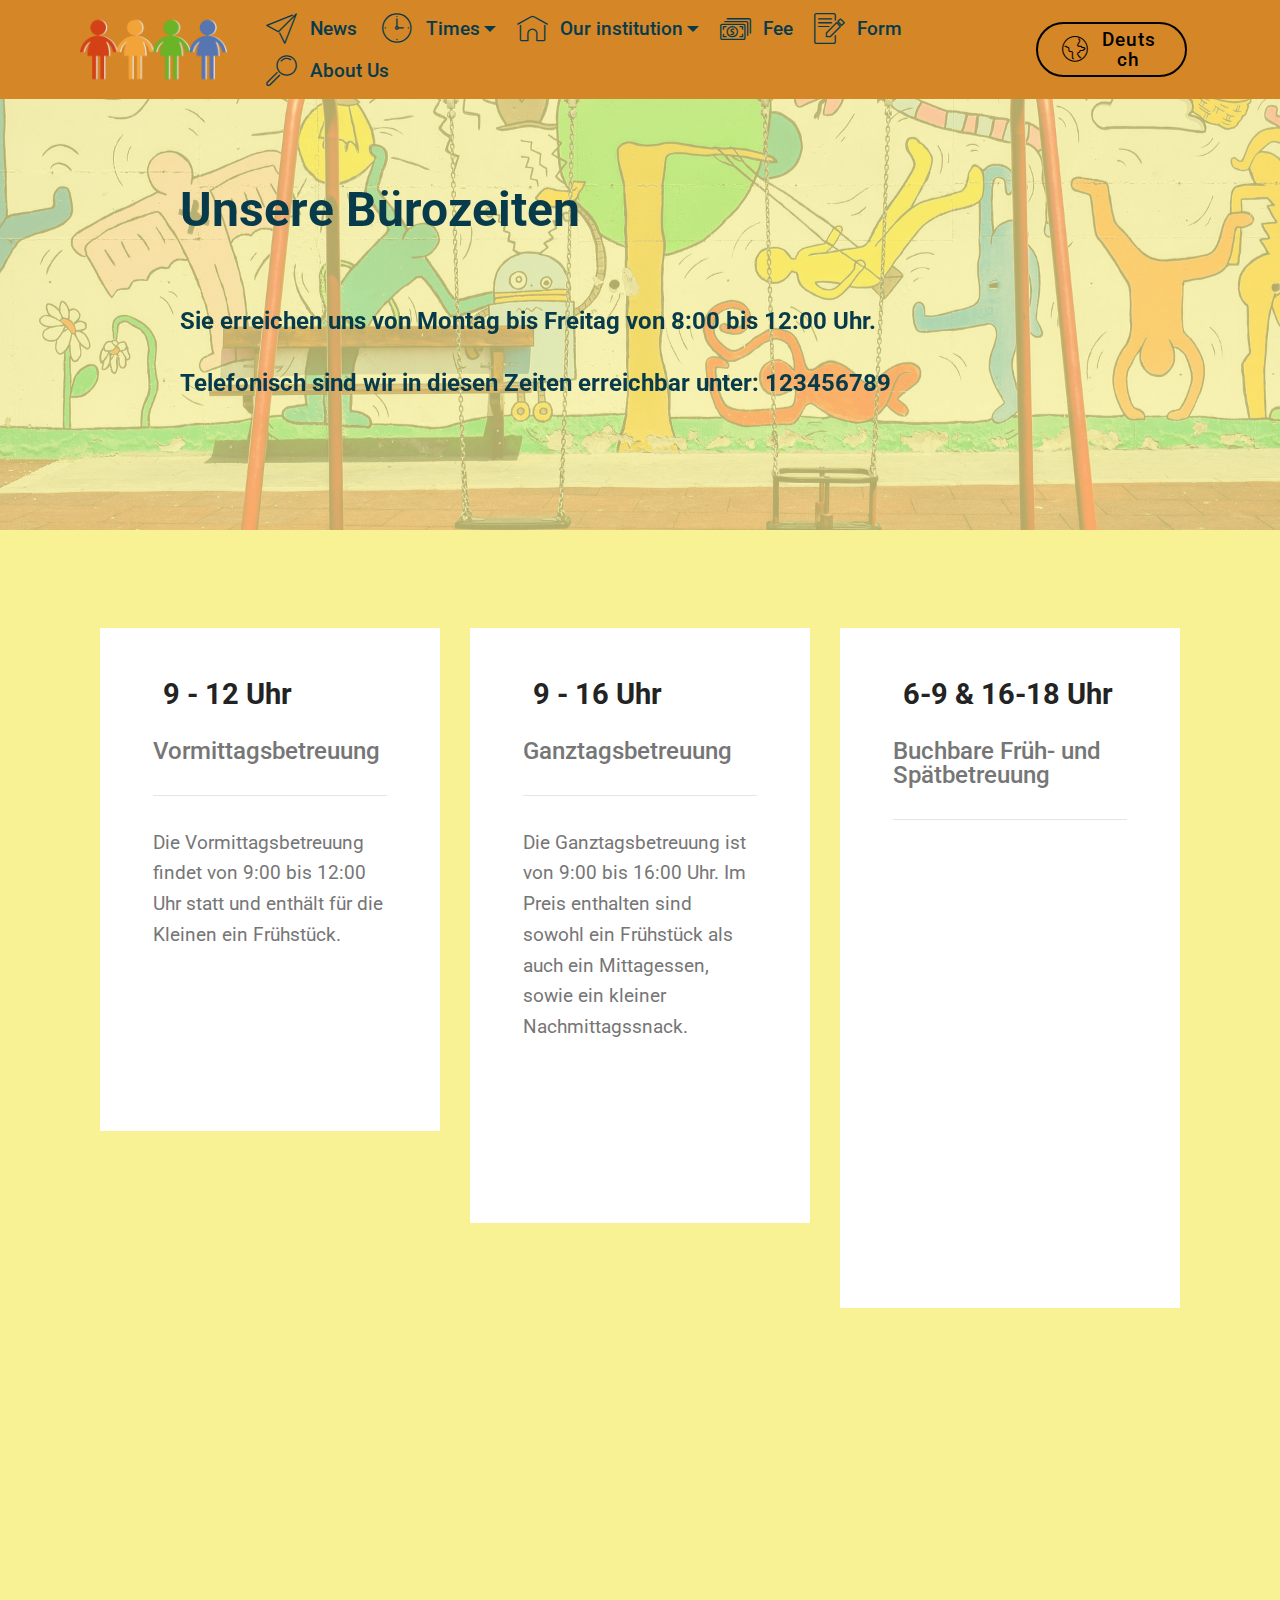
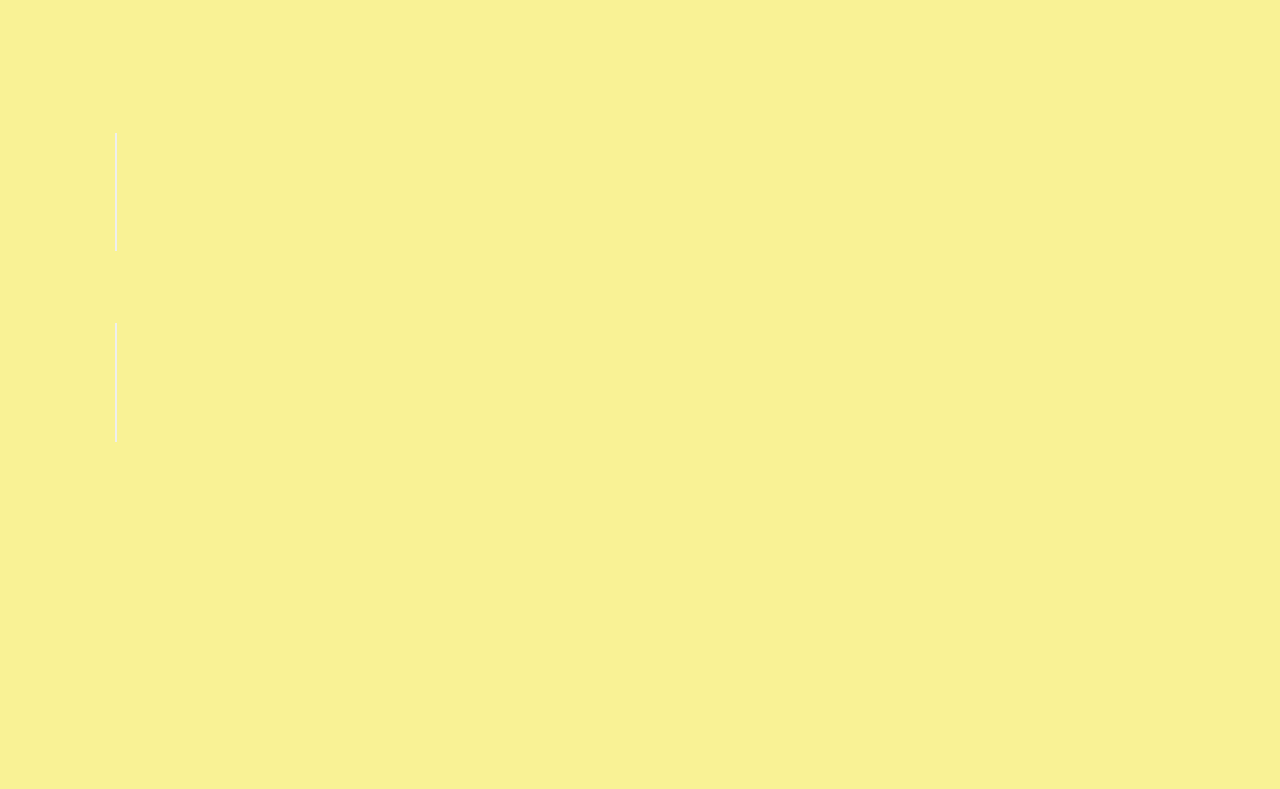
==== commit fc064580: "create github pages" ====
--- a/page1.html
+++ b/page1.html
@@ -58,14 +58,14 @@
                         About Us
                     </a>
                 </li></ul>
-            <div class="navbar-buttons mbr-section-btn"><a class="btn btn-sm btn-primary-outline display-4" href="https://mobirise.com"><span class="mbri-globe mbr-iconfont mbr-iconfont-btn"></span>
+            <div class="navbar-buttons mbr-section-btn"><a class="btn btn-sm btn-primary-outline display-4" href="https://moma666.github.io/Mensch-Computer-Prototyp"><span class="mbri-globe mbr-iconfont mbr-iconfont-btn"></span>
                     
-                    Englisch</a></div>
+                    Deutsch</a></div>
         </div>
     </nav>
 </section>
 
-<section class="engine"><a href="https://mobirise.info/b">how to create a site for free</a></section><section class="mbr-section info3 cid-rNrKfCb9AE mbr-parallax-background" id="info3-7">
+<section class="engine"><a href="https://mobirise.info/f">easy website maker</a></section><section class="mbr-section info3 cid-rNrKfCb9AE mbr-parallax-background" id="info3-7">
 
     
 
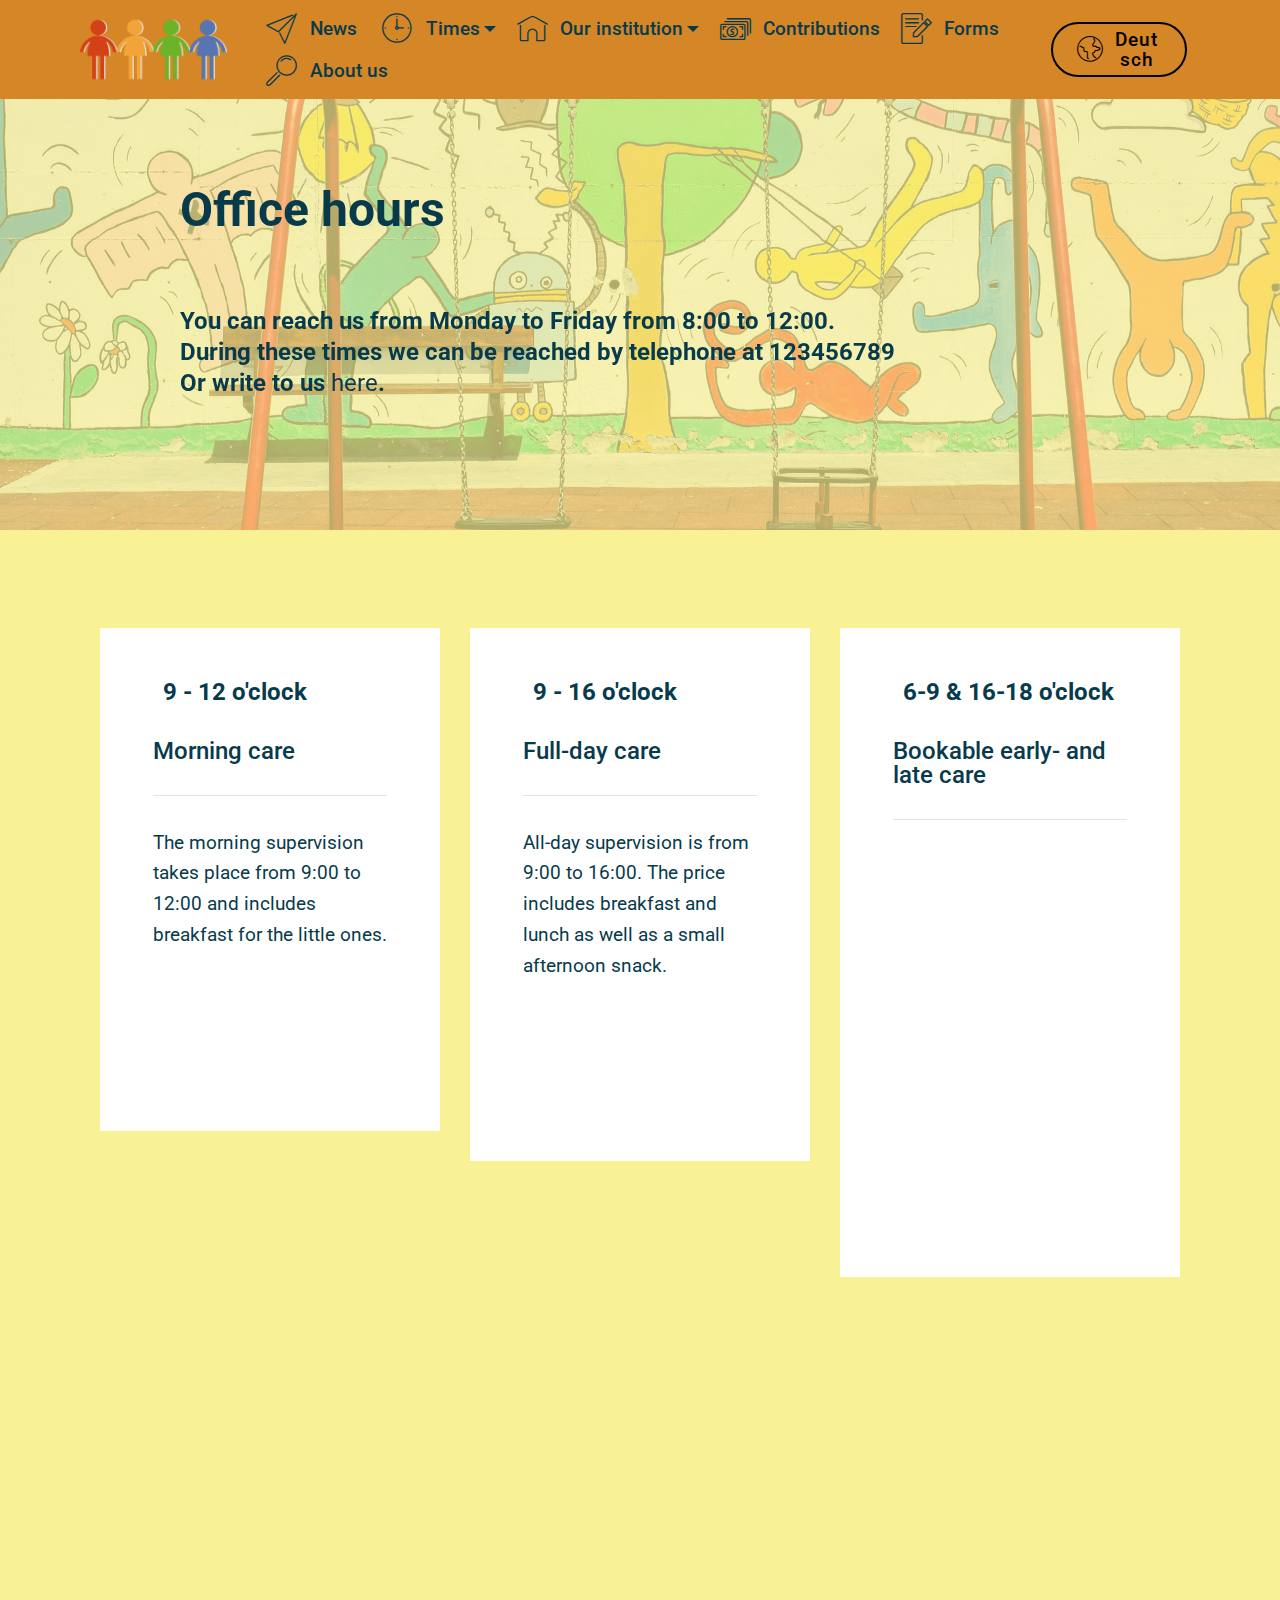
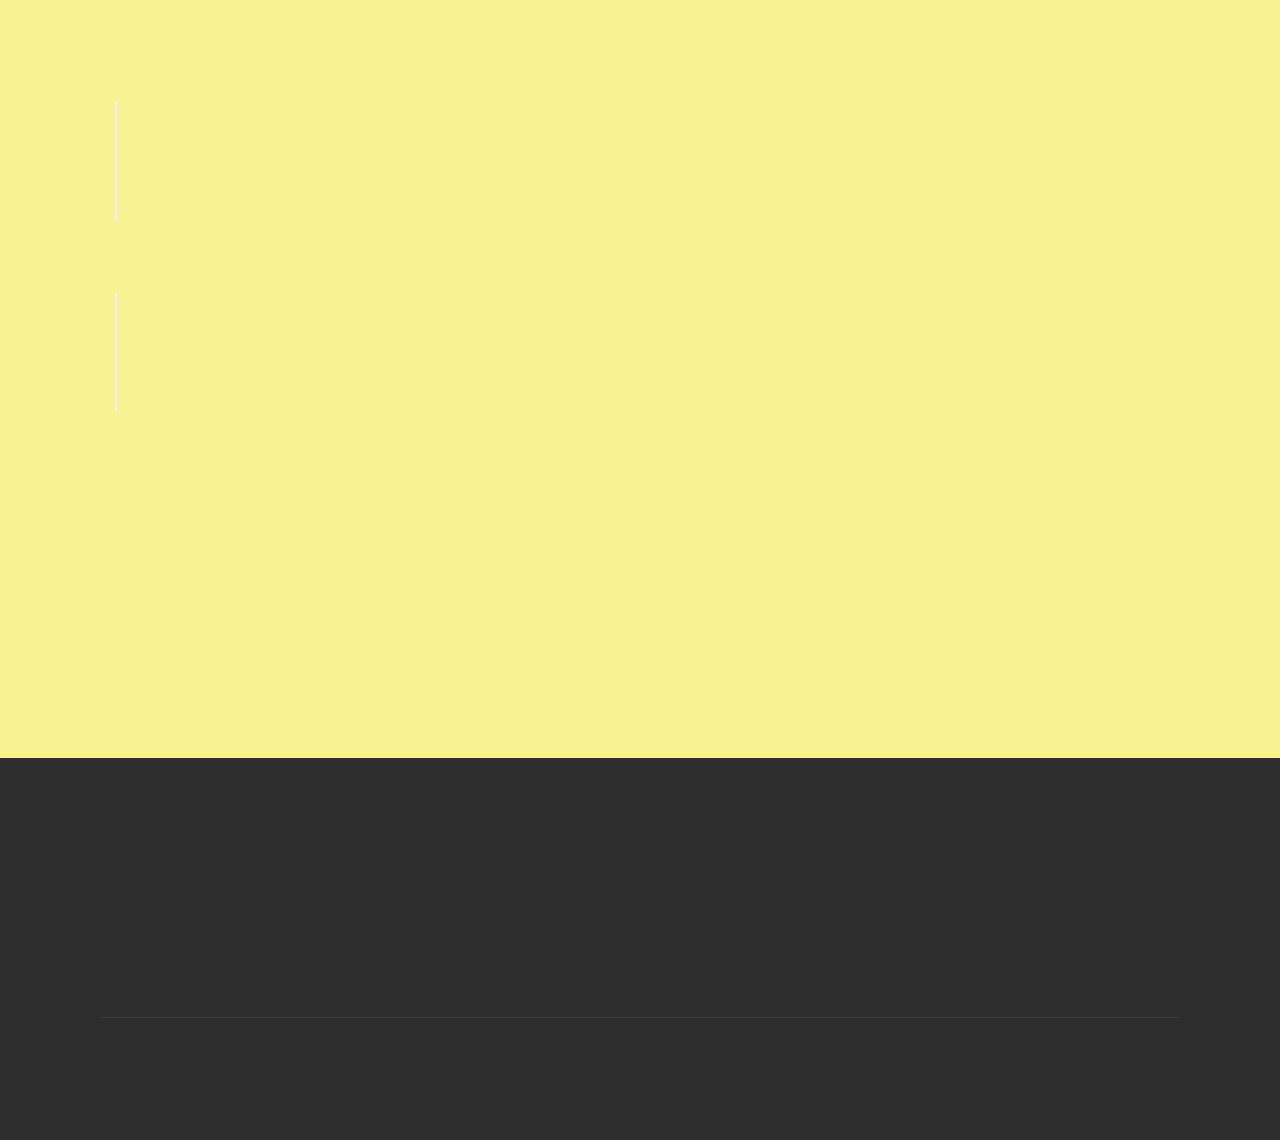
==== commit ad9c937d: "create github pages" ====
--- a/page1.html
+++ b/page1.html
@@ -14,6 +14,7 @@
   <link rel="stylesheet" href="assets/bootstrap/css/bootstrap.min.css">
   <link rel="stylesheet" href="assets/bootstrap/css/bootstrap-grid.min.css">
   <link rel="stylesheet" href="assets/bootstrap/css/bootstrap-reboot.min.css">
+  <link rel="stylesheet" href="assets/socicon/css/styles.css">
   <link rel="stylesheet" href="assets/tether/tether.min.css">
   <link rel="stylesheet" href="assets/animatecss/animate.min.css">
   <link rel="stylesheet" href="assets/dropdown/css/style.css">
@@ -50,13 +51,13 @@
         <div class="collapse navbar-collapse" id="navbarSupportedContent">
             <ul class="navbar-nav nav-dropdown" data-app-modern-menu="true"><li class="nav-item">
                     <a class="nav-link link text-primary display-4" href="index.html#header2-1"><span class="mbri-paper-plane mbr-iconfont mbr-iconfont-btn"></span>News&nbsp;</a>
-                </li><li class="nav-item dropdown"><a class="nav-link link dropdown-toggle text-primary display-4" href="page1.html#pricing-tables3-8" data-toggle="dropdown-submenu" aria-expanded="false"><span class="mbri-clock mbr-iconfont mbr-iconfont-btn"></span>Times</a><div class="dropdown-menu"><a class="dropdown-item text-primary display-4" href="page1.html">Bürozeiten<br></a><a class="dropdown-item text-primary display-4" href="page1.html#pricing-tables3-8">Betreuungszeiten</a><a class="dropdown-item text-primary display-4" href="https://mobirise.com">Schließzeiten</a></div></li><li class="nav-item dropdown"><a class="nav-link link dropdown-toggle text-primary display-4" href="https://mobirise.com" aria-expanded="false" data-toggle="dropdown-submenu"><span class="mbri-home mbr-iconfont mbr-iconfont-btn"></span>Our institution</a><div class="dropdown-menu"><a class="dropdown-item text-primary display-4" href="https://mobirise.com" aria-expanded="false">Beschreibung der Einrichtung und Lage</a><a class="dropdown-item text-primary display-4" href="https://mobirise.com" aria-expanded="false">Pädagogische Konzeption</a><a class="dropdown-item text-primary display-4" href="https://mobirise.com" aria-expanded="false">Verpflegung</a><a class="dropdown-item text-primary display-4" href="https://mobirise.com" aria-expanded="false">Kapazität</a><a class="dropdown-item text-primary display-4" href="https://mobirise.com" aria-expanded="false">Bilingualität</a><a class="dropdown-item text-primary display-4" href="https://mobirise.com" aria-expanded="false">Arbeiten bei uns</a></div></li><li class="nav-item"><a class="nav-link link text-primary display-4" href="index.html#pricing-tables1-6" aria-expanded="false"><span class="mbri-cash mbr-iconfont mbr-iconfont-btn"></span>Fee</a></li><li class="nav-item"><a class="nav-link link text-primary display-4" href="https://mobirise.com" aria-expanded="false"><span class="mbri-edit mbr-iconfont mbr-iconfont-btn"></span>Form</a></li><li class="nav-item"><a class="nav-link link text-primary display-4" href="https://mobirise.com" aria-expanded="false">
+                </li><li class="nav-item dropdown"><a class="nav-link link dropdown-toggle text-primary display-4" href="page1.html#pricing-tables3-8" data-toggle="dropdown-submenu" aria-expanded="false"><span class="mbri-clock mbr-iconfont mbr-iconfont-btn"></span>Times</a><div class="dropdown-menu"><a class="dropdown-item text-primary display-4" href="page1.html">Office hours<br></a><a class="dropdown-item text-primary display-4" href="page1.html#pricing-tables3-8">Childcare hours</a><a class="dropdown-item text-primary display-4" href="page1.html#step1-9">Closing times</a></div></li><li class="nav-item dropdown"><a class="nav-link link dropdown-toggle text-primary display-4" href="#top" aria-expanded="false" data-toggle="dropdown-submenu"><span class="mbri-home mbr-iconfont mbr-iconfont-btn"></span>Our institution
+                        </a><div class="dropdown-menu"><a class="dropdown-item text-primary display-4" href="#top" aria-expanded="false">Description of the facility and location</a><a class="dropdown-item text-primary display-4" href="page4.html#content4-e" aria-expanded="false">Pedagogical concept</a><a class="dropdown-item text-primary display-4" href="page4.html#header16-f" aria-expanded="false">Catering</a><a class="dropdown-item text-primary display-4" href="page4.html#progress-bars3-g" aria-expanded="false">Capacity</a><a class="dropdown-item text-primary display-4" href="page4.html#content4-h" aria-expanded="false">Bilinguality</a><a class="dropdown-item text-primary display-4" href="page4.html#form1-i" aria-expanded="false">Working with us</a></div></li><li class="nav-item"><a class="nav-link link text-primary display-4" href="index.html#pricing-tables1-6" aria-expanded="false"><span class="mbri-cash mbr-iconfont mbr-iconfont-btn"></span>Contributions</a></li><li class="nav-item"><a class="nav-link link text-primary display-4" href="page3.html#table1-n" aria-expanded="false"><span class="mbri-edit mbr-iconfont mbr-iconfont-btn"></span>Forms</a></li><li class="nav-item"><a class="nav-link link text-primary display-4" href="https://mobirise.com" aria-expanded="false">
                         </a></li>
                 <li class="nav-item">
                     <a class="nav-link link text-primary display-4" href="#top"><span class="mbri-search mbr-iconfont mbr-iconfont-btn" style="color: rgb(7, 59, 76);"></span>
                         
-                        About Us
-                    </a>
+                        About us</a>
                 </li></ul>
             <div class="navbar-buttons mbr-section-btn"><a class="btn btn-sm btn-primary-outline display-4" href="https://moma666.github.io/Mensch-Computer-Prototyp"><span class="mbri-globe mbr-iconfont mbr-iconfont-btn"></span>
                     
@@ -65,7 +66,7 @@
     </nav>
 </section>
 
-<section class="engine"><a href="https://mobirise.info/f">easy website maker</a></section><section class="mbr-section info3 cid-rNrKfCb9AE mbr-parallax-background" id="info3-7">
+<section class="engine"><a href="https://mobirise.info/w">html5 templates</a></section><section class="mbr-section info3 cid-rNrKfCb9AE mbr-parallax-background" id="info3-7">
 
     
 
@@ -76,9 +77,12 @@
         <div class="row justify-content-center">
             <div class="media-container-column title col-12 col-md-10">
                 <h2 class="align-left mbr-bold mbr-white pb-3 mbr-fonts-style display-2">
-                    <br><br>Unsere Bürozeiten<br><br></h2>
-                <h3 class="mbr-section-subtitle align-left mbr-light mbr-white pb-3 mbr-fonts-style display-5"><strong>
-                    Sie erreichen uns von Montag bis Freitag von 8:00 bis 12:00 Uhr.<br></strong><br><strong>Telefonisch sind wir in diesen Zeiten erreichbar unter: 123456789&nbsp;</strong></h3>
+                    <br><br>Office hours<br><br></h2>
+                <h3 class="mbr-section-subtitle align-left mbr-light mbr-white pb-3 mbr-fonts-style display-5"><strong>You can reach us from Monday to Friday from 8:00 to 12:00.
+</strong><div><strong>
+</strong></div><div><strong>During these times we can be reached by telephone at 123456789 
+</strong></div><div><strong>
+</strong></div><div><strong>Or write to us <a href="page5.html#form1-s">here</a>.</strong></div></h3>
                 <p class="mbr-text align-left mbr-white mbr-fonts-style display-7"></p>
                 
             </div>
@@ -98,14 +102,14 @@
                     <div class="plan-header">
                         <div class="plan-price">
                             <span class="price-value mbr-fonts-style display-5">&nbsp;</span>
-                            <span class="price-figure mbr-fonts-style display-1">9 - 12 Uhr</span>
-                            <h3 class="plan-title mbr-fonts-style display-5">Vormittagsbetreuung</h3>
+                            <span class="price-figure mbr-fonts-style display-1">9 - 12 o'clock</span>
+                            <h3 class="plan-title mbr-fonts-style display-5">Morning care</h3>
                             <hr>
                         </div>
                     </div>
                     <div class="plan-body">
-                        <p class="mbr-text mbr-fonts-style display-7">Die Vormittagsbetreuung findet von 9:00 bis 12:00 Uhr statt und enthält für die Kleinen ein Frühstück.<br></p>
-                        <div class="mbr-section-btn pt-4 text-center"><a href="https://mobirise.co" class="btn btn-primary display-4">Anmelde-Formular</a></div>
+                        <p class="mbr-text mbr-fonts-style display-7">The morning supervision takes place from 9:00 to 12:00 and includes breakfast for the little ones.<br></p>
+                        <div class="mbr-section-btn pt-4 text-center"><a href="https://mobirise.co" class="btn btn-primary display-4">Application form</a></div>
                     </div>
                 </div>
             </div>
@@ -115,14 +119,14 @@
                     <div class="plan-header">
                         <div class="plan-price">
                             <span class="price-value mbr-fonts-style display-5">&nbsp;</span>
-                            <span class="price-figure mbr-fonts-style display-1">9 - 16 Uhr</span>
-                            <h3 class="plan-title mbr-fonts-style display-5">Ganztagsbetreuung</h3>
+                            <span class="price-figure mbr-fonts-style display-1">9 - 16 o'clock</span>
+                            <h3 class="plan-title mbr-fonts-style display-5">Full-day care</h3>
                             <hr>
                         </div>
                     </div>
                     <div class="plan-body">
-                        <p class="mbr-text mbr-fonts-style display-7">Die Ganztagsbetreuung ist von 9:00 bis 16:00 Uhr. Im Preis enthalten sind sowohl ein Frühstück als auch ein Mittagessen, sowie ein kleiner Nachmittagssnack.<br></p>
-                        <div class="mbr-section-btn pt-4 text-center"><a href="https://mobirise.co" class="btn btn-primary display-4">Anmelde-Formular</a></div>
+                        <p class="mbr-text mbr-fonts-style display-7">All-day supervision is from 9:00 to 16:00. The price includes breakfast and lunch as well as a small afternoon snack.<br></p>
+                        <div class="mbr-section-btn pt-4 text-center"><a href="https://mobirise.co" class="btn btn-primary display-4">Application form</a></div>
                     </div>
                 </div>
             </div>
@@ -132,24 +136,23 @@
                     <div class="plan-header">
                         <div class="plan-price">
                             <span class="price-value mbr-fonts-style display-5">&nbsp;</span>
-                            <span class="price-figure mbr-fonts-style display-1">6-9 &amp; 16-18 Uhr</span>
-                            <h3 class="plan-title mbr-fonts-style display-5">
-                                Buchbare Früh- und Spätbetreuung</h3>
+                            <span class="price-figure mbr-fonts-style display-1">6-9 &amp; 16-18 o'clock</span>
+                            <h3 class="plan-title mbr-fonts-style display-5">Bookable early- and late care</h3>
                             <hr>
                         </div>
                     </div>
                     <div class="plan-body ">
-                        <p class="mbr-text mbr-fonts-style display-7">In den Zeiten vor und nach den regulären Betreuungszeit können Sie Ihre Kinder auch für einen Zuschlag von 20$ im Monat in den Zeiten von 6:00 bis 9:00 Uhr oder von 16:00 bis 18:00 Uhr bei uns betreuuen lassen.<br></p>
-                        <div class="mbr-section-btn pt-4 text-center"><a href="https://mobirise.co" class="btn btn-primary display-4">Anmelde-Formular</a></div>
-                    </div>
-                </div>
-            </div>
-
-        </div>
-    </div>
-</section>
-
-<section class="step1 cid-rNsts6w3og" id="step1-9">
+                        <p class="mbr-text mbr-fonts-style display-7">In the periods before and after the regular childcare hours, you can also have your children looked after by us for an additional $20 per month in the hours from 6:00 to 9:00 or from 16:00 to 18:00.<br></p>
+                        <div class="mbr-section-btn pt-4 text-center"><a href="https://mobirise.co" class="btn btn-primary display-4">Application form</a></div>
+                    </div>
+                </div>
+            </div>
+
+        </div>
+    </div>
+</section>
+
+<section class="step1 cid-rNtCtKqeCG" id="step1-o">
 
     
 
@@ -199,22 +202,110 @@
                         <h4 class="mbr-step-title pb-3 mbr-fonts-style display-5"><p>Sommer 2020:&nbsp;&nbsp;&nbsp;&nbsp;&nbsp;&nbsp;&nbsp;&nbsp;&nbsp;&nbsp;&nbsp;&nbsp;&nbsp;&nbsp;&nbsp;&nbsp;&nbsp;&nbsp;&nbsp;&nbsp;&nbsp;&nbsp; &nbsp; 27.07.2020 bis 25.08.2020</p></h4>
                         <p class="mbr-step-text mbr-fonts-style display-7">Notdienst: 27.07.2020 – 31.07.2020
 <br>Kindergartengruppen: Kindertagesstätte Stuhr
-<br>Krippengruppen: Kindertagesstätte Brinkum - Jahnstraße<br><br><br><a href="assets/files/schliesszeiten1_2019_20.pdf"><strong>Download</strong></a></p>
-                    </div>
-                </div>
-            </div>
-
-            
-            
-            
-            
-            
-            
-            
-            
-            
-            
-            
+<br>Krippengruppen: Kindertagesstätte Brinkum - Jahnstraße<br><br><br><a href="assets/files/Schlie%C3%9Fzeiten-konvertiert.pdf"><strong>Download</strong></a></p>
+                    </div>
+                </div>
+            </div>
+
+            
+            
+            
+            
+            
+            
+            
+            
+            
+            
+            
+        </div>
+    </div>
+</section>
+
+<section class="cid-rNt2xaviNH" id="footer1-k">
+
+    
+
+    
+
+    <div class="container">
+        <div class="media-container-row content text-white">
+            <div class="col-12 col-md-3">
+                <div class="media-wrap">
+                    <a href="https://mobirise.co/">
+                        <img src="assets/images/mbr-192x96.png" alt="Mobirise" title="">
+                    </a>
+                </div>
+            </div>
+            <div class="col-12 col-md-3 mbr-fonts-style display-7">
+                <h5 class="pb-3">
+                    Addresse
+                </h5>
+                <p class="mbr-text">
+                    Flughafenallee 10 &nbsp; &nbsp; &nbsp; &nbsp; &nbsp; &nbsp; &nbsp; &nbsp; &nbsp; &nbsp;<br>28199 Bremen</p>
+            </div>
+            <div class="col-12 col-md-3 mbr-fonts-style display-7">
+                <h5 class="pb-3">
+                    Kontakte
+                </h5>
+                <p class="mbr-text">
+                    E-Mail: support@mobirise.com
+                    <br>Tel: +1 (0) 000 0000 001
+                    <br>Fax: +1 (0) 000 0000 002
+                </p>
+            </div>
+            <div class="col-12 col-md-3 mbr-fonts-style display-7">
+                <h5 class="pb-3"></h5>
+                <p class="mbr-text"></p>
+            </div>
+        </div>
+        <div class="footer-lower">
+            <div class="media-container-row">
+                <div class="col-sm-12">
+                    <hr>
+                </div>
+            </div>
+            <div class="media-container-row mbr-white">
+                <div class="col-sm-6 copyright">
+                    <p class="mbr-text mbr-fonts-style display-7">
+                        © Copyright 2019 Mobirise - All Rights Reserved
+                    </p>
+                </div>
+                <div class="col-md-6">
+                    <div class="social-list align-right">
+                        <div class="soc-item">
+                            <a href="https://twitter.com/mobirise" target="_blank">
+                                <span class="socicon-twitter socicon mbr-iconfont mbr-iconfont-social"></span>
+                            </a>
+                        </div>
+                        <div class="soc-item">
+                            <a href="https://www.facebook.com/pages/Mobirise/1616226671953247" target="_blank">
+                                <span class="socicon-facebook socicon mbr-iconfont mbr-iconfont-social"></span>
+                            </a>
+                        </div>
+                        <div class="soc-item">
+                            <a href="https://www.youtube.com/c/mobirise" target="_blank">
+                                <span class="socicon-youtube socicon mbr-iconfont mbr-iconfont-social"></span>
+                            </a>
+                        </div>
+                        <div class="soc-item">
+                            <a href="https://instagram.com/mobirise" target="_blank">
+                                <span class="socicon-instagram socicon mbr-iconfont mbr-iconfont-social"></span>
+                            </a>
+                        </div>
+                        <div class="soc-item">
+                            <a href="https://plus.google.com/u/0/+Mobirise" target="_blank">
+                                <span class="socicon-googleplus socicon mbr-iconfont mbr-iconfont-social"></span>
+                            </a>
+                        </div>
+                        <div class="soc-item">
+                            <a href="https://www.behance.net/Mobirise" target="_blank">
+                                <span class="socicon-behance socicon mbr-iconfont mbr-iconfont-social"></span>
+                            </a>
+                        </div>
+                    </div>
+                </div>
+            </div>
         </div>
     </div>
 </section>
@@ -223,8 +314,8 @@
   <script src="assets/web/assets/jquery/jquery.min.js"></script>
   <script src="assets/popper/popper.min.js"></script>
   <script src="assets/bootstrap/js/bootstrap.min.js"></script>
+  <script src="assets/smoothscroll/smooth-scroll.js"></script>
   <script src="assets/tether/tether.min.js"></script>
-  <script src="assets/smoothscroll/smooth-scroll.js"></script>
   <script src="assets/touchswipe/jquery.touch-swipe.min.js"></script>
   <script src="assets/viewportchecker/jquery.viewportchecker.js"></script>
   <script src="assets/parallax/jarallax.min.js"></script>
--- a/assets/socicon/css/styles.css
+++ b/assets/socicon/css/styles.css
@@ -0,0 +1,544 @@
+@charset "UTF-8";
+
+@font-face {
+  font-family: "socicon";
+  src:url("../fonts/socicon.eot");
+  src:url("../fonts/socicon.eot?#iefix") format("embedded-opentype"),
+    url("../fonts/socicon.woff") format("woff"),
+    url("../fonts/socicon.ttf") format("truetype"),
+    url("../fonts/socicon.svg#socicon") format("svg");
+  font-weight: normal;
+  font-style: normal;
+  font-display:swap;
+}
+
+[data-icon]:before {
+  font-family: "socicon" !important;
+  content: attr(data-icon);
+  font-style: normal !important;
+  font-weight: normal !important;
+  font-variant: normal !important;
+  text-transform: none !important;
+  speak: none;
+  line-height: 1;
+  -webkit-font-smoothing: antialiased;
+  -moz-osx-font-smoothing: grayscale;
+}
+
+[class^="socicon-"]:before,
+[class*=" socicon-"]:before {
+  font-family: "socicon" !important;
+  font-style: normal !important;
+  font-weight: normal !important;
+  font-variant: normal !important;
+  text-transform: none !important;
+  speak: none;
+  line-height: 1;
+  -webkit-font-smoothing: antialiased;
+  -moz-osx-font-smoothing: grayscale;
+}
+
+.socicon-modelmayhem:before {
+  content: "\e000";
+}
+.socicon-mixcloud:before {
+  content: "\e001";
+}
+.socicon-drupal:before {
+  content: "\e002";
+}
+.socicon-swarm:before {
+  content: "\e003";
+}
+.socicon-istock:before {
+  content: "\e004";
+}
+.socicon-yammer:before {
+  content: "\e005";
+}
+.socicon-ello:before {
+  content: "\e006";
+}
+.socicon-stackoverflow:before {
+  content: "\e007";
+}
+.socicon-persona:before {
+  content: "\e008";
+}
+.socicon-triplej:before {
+  content: "\e009";
+}
+.socicon-houzz:before {
+  content: "\e00a";
+}
+.socicon-rss:before {
+  content: "\e00b";
+}
+.socicon-paypal:before {
+  content: "\e00c";
+}
+.socicon-odnoklassniki:before {
+  content: "\e00d";
+}
+.socicon-airbnb:before {
+  content: "\e00e";
+}
+.socicon-periscope:before {
+  content: "\e00f";
+}
+.socicon-outlook:before {
+  content: "\e010";
+}
+.socicon-coderwall:before {
+  content: "\e011";
+}
+.socicon-tripadvisor:before {
+  content: "\e012";
+}
+.socicon-appnet:before {
+  content: "\e013";
+}
+.socicon-goodreads:before {
+  content: "\e014";
+}
+.socicon-tripit:before {
+  content: "\e015";
+}
+.socicon-lanyrd:before {
+  content: "\e016";
+}
+.socicon-slideshare:before {
+  content: "\e017";
+}
+.socicon-buffer:before {
+  content: "\e018";
+}
+.socicon-disqus:before {
+  content: "\e019";
+}
+.socicon-vkontakte:before {
+  content: "\e01a";
+}
+.socicon-whatsapp:before {
+  content: "\e01b";
+}
+.socicon-patreon:before {
+  content: "\e01c";
+}
+.socicon-storehouse:before {
+  content: "\e01d";
+}
+.socicon-pocket:before {
+  content: "\e01e";
+}
+.socicon-mail:before {
+  content: "\e01f";
+}
+.socicon-blogger:before {
+  content: "\e020";
+}
+.socicon-technorati:before {
+  content: "\e021";
+}
+.socicon-reddit:before {
+  content: "\e022";
+}
+.socicon-dribbble:before {
+  content: "\e023";
+}
+.socicon-stumbleupon:before {
+  content: "\e024";
+}
+.socicon-digg:before {
+  content: "\e025";
+}
+.socicon-envato:before {
+  content: "\e026";
+}
+.socicon-behance:before {
+  content: "\e027";
+}
+.socicon-delicious:before {
+  content: "\e028";
+}
+.socicon-deviantart:before {
+  content: "\e029";
+}
+.socicon-forrst:before {
+  content: "\e02a";
+}
+.socicon-play:before {
+  content: "\e02b";
+}
+.socicon-zerply:before {
+  content: "\e02c";
+}
+.socicon-wikipedia:before {
+  content: "\e02d";
+}
+.socicon-apple:before {
+  content: "\e02e";
+}
+.socicon-flattr:before {
+  content: "\e02f";
+}
+.socicon-github:before {
+  content: "\e030";
+}
+.socicon-renren:before {
+  content: "\e031";
+}
+.socicon-friendfeed:before {
+  content: "\e032";
+}
+.socicon-newsvine:before {
+  content: "\e033";
+}
+.socicon-identica:before {
+  content: "\e034";
+}
+.socicon-bebo:before {
+  content: "\e035";
+}
+.socicon-zynga:before {
+  content: "\e036";
+}
+.socicon-steam:before {
+  content: "\e037";
+}
+.socicon-xbox:before {
+  content: "\e038";
+}
+.socicon-windows:before {
+  content: "\e039";
+}
+.socicon-qq:before {
+  content: "\e03a";
+}
+.socicon-douban:before {
+  content: "\e03b";
+}
+.socicon-meetup:before {
+  content: "\e03c";
+}
+.socicon-playstation:before {
+  content: "\e03d";
+}
+.socicon-android:before {
+  content: "\e03e";
+}
+.socicon-snapchat:before {
+  content: "\e03f";
+}
+.socicon-twitter:before {
+  content: "\e040";
+}
+.socicon-facebook:before {
+  content: "\e041";
+}
+.socicon-googleplus:before {
+  content: "\e042";
+}
+.socicon-pinterest:before {
+  content: "\e043";
+}
+.socicon-foursquare:before {
+  content: "\e044";
+}
+.socicon-yahoo:before {
+  content: "\e045";
+}
+.socicon-skype:before {
+  content: "\e046";
+}
+.socicon-yelp:before {
+  content: "\e047";
+}
+.socicon-feedburner:before {
+  content: "\e048";
+}
+.socicon-linkedin:before {
+  content: "\e049";
+}
+.socicon-viadeo:before {
+  content: "\e04a";
+}
+.socicon-xing:before {
+  content: "\e04b";
+}
+.socicon-myspace:before {
+  content: "\e04c";
+}
+.socicon-soundcloud:before {
+  content: "\e04d";
+}
+.socicon-spotify:before {
+  content: "\e04e";
+}
+.socicon-grooveshark:before {
+  content: "\e04f";
+}
+.socicon-lastfm:before {
+  content: "\e050";
+}
+.socicon-youtube:before {
+  content: "\e051";
+}
+.socicon-vimeo:before {
+  content: "\e052";
+}
+.socicon-dailymotion:before {
+  content: "\e053";
+}
+.socicon-vine:before {
+  content: "\e054";
+}
+.socicon-flickr:before {
+  content: "\e055";
+}
+.socicon-500px:before {
+  content: "\e056";
+}
+.socicon-wordpress:before {
+  content: "\e058";
+}
+.socicon-tumblr:before {
+  content: "\e059";
+}
+.socicon-twitch:before {
+  content: "\e05a";
+}
+.socicon-8tracks:before {
+  content: "\e05b";
+}
+.socicon-amazon:before {
+  content: "\e05c";
+}
+.socicon-icq:before {
+  content: "\e05d";
+}
+.socicon-smugmug:before {
+  content: "\e05e";
+}
+.socicon-ravelry:before {
+  content: "\e05f";
+}
+.socicon-weibo:before {
+  content: "\e060";
+}
+.socicon-baidu:before {
+  content: "\e061";
+}
+.socicon-angellist:before {
+  content: "\e062";
+}
+.socicon-ebay:before {
+  content: "\e063";
+}
+.socicon-imdb:before {
+  content: "\e064";
+}
+.socicon-stayfriends:before {
+  content: "\e065";
+}
+.socicon-residentadvisor:before {
+  content: "\e066";
+}
+.socicon-google:before {
+  content: "\e067";
+}
+.socicon-yandex:before {
+  content: "\e068";
+}
+.socicon-sharethis:before {
+  content: "\e069";
+}
+.socicon-bandcamp:before {
+  content: "\e06a";
+}
+.socicon-itunes:before {
+  content: "\e06b";
+}
+.socicon-deezer:before {
+  content: "\e06c";
+}
+.socicon-telegram:before {
+  content: "\e06e";
+}
+.socicon-openid:before {
+  content: "\e06f";
+}
+.socicon-amplement:before {
+  content: "\e070";
+}
+.socicon-viber:before {
+  content: "\e071";
+}
+.socicon-zomato:before {
+  content: "\e072";
+}
+.socicon-draugiem:before {
+  content: "\e074";
+}
+.socicon-endomodo:before {
+  content: "\e075";
+}
+.socicon-filmweb:before {
+  content: "\e076";
+}
+.socicon-stackexchange:before {
+  content: "\e077";
+}
+.socicon-wykop:before {
+  content: "\e078";
+}
+.socicon-teamspeak:before {
+  content: "\e079";
+}
+.socicon-teamviewer:before {
+  content: "\e07a";
+}
+.socicon-ventrilo:before {
+  content: "\e07b";
+}
+.socicon-younow:before {
+  content: "\e07c";
+}
+.socicon-raidcall:before {
+  content: "\e07d";
+}
+.socicon-mumble:before {
+  content: "\e07e";
+}
+.socicon-medium:before {
+  content: "\e06d";
+}
+.socicon-bebee:before {
+  content: "\e07f";
+}
+.socicon-hitbox:before {
+  content: "\e080";
+}
+.socicon-reverbnation:before {
+  content: "\e081";
+}
+.socicon-formulr:before {
+  content: "\e082";
+}
+.socicon-instagram:before {
+  content: "\e057";
+}
+.socicon-battlenet:before {
+  content: "\e083";
+}
+.socicon-chrome:before {
+  content: "\e084";
+}
+.socicon-discord:before {
+  content: "\e086";
+}
+.socicon-issuu:before {
+  content: "\e087";
+}
+.socicon-macos:before {
+  content: "\e088";
+}
+.socicon-firefox:before {
+  content: "\e089";
+}
+.socicon-opera:before {
+  content: "\e08d";
+}
+.socicon-keybase:before {
+  content: "\e090";
+}
+.socicon-alliance:before {
+  content: "\e091";
+}
+.socicon-livejournal:before {
+  content: "\e092";
+}
+.socicon-googlephotos:before {
+  content: "\e093";
+}
+.socicon-horde:before {
+  content: "\e094";
+}
+.socicon-etsy:before {
+  content: "\e095";
+}
+.socicon-zapier:before {
+  content: "\e096";
+}
+.socicon-google-scholar:before {
+  content: "\e097";
+}
+.socicon-researchgate:before {
+  content: "\e098";
+}
+.socicon-wechat:before {
+  content: "\e099";
+}
+.socicon-strava:before {
+  content: "\e09a";
+}
+.socicon-line:before {
+  content: "\e09b";
+}
+.socicon-lyft:before {
+  content: "\e09c";
+}
+.socicon-uber:before {
+  content: "\e09d";
+}
+.socicon-songkick:before {
+  content: "\e09e";
+}
+.socicon-viewbug:before {
+  content: "\e09f";
+}
+.socicon-googlegroups:before {
+  content: "\e0a0";
+}
+.socicon-quora:before {
+  content: "\e073";
+}
+.socicon-diablo:before {
+  content: "\e085";
+}
+.socicon-blizzard:before {
+  content: "\e0a1";
+}
+.socicon-hearthstone:before {
+  content: "\e08b";
+}
+.socicon-heroes:before {
+  content: "\e08a";
+}
+.socicon-overwatch:before {
+  content: "\e08c";
+}
+.socicon-warcraft:before {
+  content: "\e08e";
+}
+.socicon-starcraft:before {
+  content: "\e08f";
+}
+.socicon-beam:before {
+  content: "\e0a2";
+}
+.socicon-curse:before {
+  content: "\e0a3";
+}
+.socicon-player:before {
+  content: "\e0a4";
+}
+.socicon-streamjar:before {
+  content: "\e0a5";
+}
+.socicon-nintendo:before {
+  content: "\e0a6";
+}
+.socicon-hellocoton:before {
+  content: "\e0a7";
+}
--- a/assets/mobirise/css/mbr-additional.css
+++ b/assets/mobirise/css/mbr-additional.css
@@ -9,11 +9,11 @@
 }
 .display-1 {
   font-family: 'Roboto', sans-serif;
-  font-size: 1.8rem;
+  font-size: 1.5rem;
   font-display: swap;
 }
 .display-1 > .mbr-iconfont {
-  font-size: 2.88rem;
+  font-size: 2.4rem;
 }
 .display-2 {
   font-family: 'Roboto', sans-serif;
@@ -54,9 +54,9 @@
 /* 0.65 - min scale variable, may vary */
 @media (max-width: 768px) {
   .display-1 {
-    font-size: 1.44rem;
-    font-size: calc( 1.28rem + (1.8 - 1.28) * ((100vw - 20rem) / (48 - 20)));
-    line-height: calc( 1.4 * (1.28rem + (1.8 - 1.28) * ((100vw - 20rem) / (48 - 20))));
+    font-size: 1.2rem;
+    font-size: calc( 1.175rem + (1.5 - 1.175) * ((100vw - 20rem) / (48 - 20)));
+    line-height: calc( 1.4 * (1.175rem + (1.5 - 1.175) * ((100vw - 20rem) / (48 - 20))));
   }
   .display-2 {
     font-size: 2.4rem;
@@ -1101,6 +1101,7 @@
 .cid-qTkA127IK8 .mbr-text,
 .cid-qTkA127IK8 .mbr-section-btn {
   color: #073b4c;
+  text-align: center;
 }
 .cid-rNrJ2rn2WE {
   padding-top: 90px;
@@ -1151,6 +1152,7 @@
 .cid-rNrJ2rn2WE .price-value {
   font-weight: 700;
   vertical-align: top;
+  color: #073b4c;
 }
 @media (max-width: 550px) {
   .cid-rNrJ2rn2WE .price-figure {
@@ -1159,6 +1161,10 @@
 }
 .cid-rNrJ2rn2WE UL {
   text-align: left;
+  color: #073b4c;
+}
+.cid-rNrJ2rn2WE .plan-title {
+  color: #073b4c;
 }
 .cid-qTkAaeaxX5 {
   padding-top: 60px;
@@ -1644,10 +1650,11 @@
 }
 .cid-rNrMJHt8dg .plan-title {
   margin-top: 1.4rem;
+  color: #073b4c;
 }
 .cid-rNrMJHt8dg .price-figure {
   font-weight: 700;
-  color: #232323;
+  color: #073b4c;
   text-align: center;
 }
 @media (max-width: 550px) {
@@ -1662,17 +1669,20 @@
 .cid-rNrMJHt8dg hr {
   margin: 2rem 0;
 }
-.cid-rNsts6w3og {
+.cid-rNrMJHt8dg P {
+  color: #073b4c;
+}
+.cid-rNtCtKqeCG {
   padding-top: 90px;
   padding-bottom: 90px;
   background-color: #f9f295;
 }
-.cid-rNsts6w3og .mbr-section-subtitle {
+.cid-rNtCtKqeCG .mbr-section-subtitle {
   color: #767676;
   text-align: center;
   font-weight: 300;
 }
-.cid-rNsts6w3og .step {
+.cid-rNtCtKqeCG .step {
   width: 64px;
   height: 64px;
   font-size: 32px;
@@ -1680,16 +1690,16 @@
   border: 2px solid #efefef;
 }
 @media (max-width: 767px) {
-  .cid-rNsts6w3og .step {
+  .cid-rNtCtKqeCG .step {
     width: 48px;
     height: 48px;
     font-size: 24px;
   }
 }
-.cid-rNsts6w3og .separline {
+.cid-rNtCtKqeCG .separline {
   position: relative;
 }
-.cid-rNsts6w3og .separline:after {
+.cid-rNtCtKqeCG .separline:after {
   top: 68px;
   left: 30px;
   position: absolute;
@@ -1699,392 +1709,79 @@
   background-color: #efefef;
 }
 @media (max-width: 767px) {
-  .cid-rNsts6w3og .separline:after {
+  .cid-rNtCtKqeCG .separline:after {
     top: 52px;
     left: 22px;
     height: calc(100% - 56px);
   }
 }
-.cid-qTkzRZLJNu .navbar {
-  padding: .5rem 0;
-  background: #d58627;
-  transition: none;
-  min-height: 77px;
-}
-.cid-qTkzRZLJNu .navbar-dropdown.bg-color.transparent.opened {
-  background: #d58627;
-}
-.cid-qTkzRZLJNu a {
-  font-style: normal;
-}
-.cid-qTkzRZLJNu .nav-item span {
-  padding-right: 0.4em;
-  line-height: 0.5em;
-  vertical-align: text-bottom;
-  position: relative;
-  text-decoration: none;
-}
-.cid-qTkzRZLJNu .nav-item a {
+.cid-rNt2xaviNH {
+  padding-top: 60px;
+  padding-bottom: 60px;
+  background-color: #2e2e2e;
+}
+@media (max-width: 767px) {
+  .cid-rNt2xaviNH .content {
+    text-align: center;
+  }
+  .cid-rNt2xaviNH .content > div:not(:last-child) {
+    margin-bottom: 2rem;
+  }
+}
+@media (max-width: 767px) {
+  .cid-rNt2xaviNH .media-wrap {
+    margin-bottom: 1rem;
+  }
+}
+.cid-rNt2xaviNH .media-wrap .mbr-iconfont-logo {
+  font-size: 7.5rem;
+  color: #f36;
+}
+.cid-rNt2xaviNH .media-wrap img {
+  height: 6rem;
+}
+@media (max-width: 767px) {
+  .cid-rNt2xaviNH .footer-lower .copyright {
+    margin-bottom: 1rem;
+    text-align: center;
+  }
+}
+.cid-rNt2xaviNH .footer-lower hr {
+  margin: 1rem 0;
+  border-color: #fff;
+  opacity: .05;
+}
+.cid-rNt2xaviNH .footer-lower .social-list {
+  padding-left: 0;
+  margin-bottom: 0;
+  list-style: none;
   display: flex;
-  align-items: center;
-  justify-content: center;
-  padding: 0.7rem 0 !important;
-  margin: 0rem .65rem !important;
-}
-.cid-qTkzRZLJNu .nav-item:focus,
-.cid-qTkzRZLJNu .nav-link:focus {
-  outline: none;
-}
-.cid-qTkzRZLJNu .btn {
-  padding: 0.4rem 1.5rem;
-  display: inline-flex;
-  align-items: center;
-}
-.cid-qTkzRZLJNu .btn .mbr-iconfont {
-  font-size: 1.6rem;
-}
-.cid-qTkzRZLJNu .menu-logo {
-  margin-right: auto;
-}
-.cid-qTkzRZLJNu .menu-logo .navbar-brand {
-  display: flex;
-  margin-left: 5rem;
-  padding: 0;
-  transition: padding .2s;
-  min-height: 3.8rem;
-  align-items: center;
-}
-.cid-qTkzRZLJNu .menu-logo .navbar-brand .navbar-caption-wrap {
-  display: -webkit-flex;
-  -webkit-align-items: center;
-  align-items: center;
-  word-break: break-word;
-  min-width: 7rem;
-  margin: .3rem 0;
-}
-.cid-qTkzRZLJNu .menu-logo .navbar-brand .navbar-caption-wrap .navbar-caption {
-  line-height: 1.2rem !important;
-  padding-right: 2rem;
-}
-.cid-qTkzRZLJNu .menu-logo .navbar-brand .navbar-logo {
-  font-size: 4rem;
-  transition: font-size 0.25s;
-}
-.cid-qTkzRZLJNu .menu-logo .navbar-brand .navbar-logo img {
-  display: flex;
-}
-.cid-qTkzRZLJNu .menu-logo .navbar-brand .navbar-logo .mbr-iconfont {
-  transition: font-size 0.25s;
-}
-.cid-qTkzRZLJNu .navbar-toggleable-sm .navbar-collapse {
+  -webkit-flex-wrap: wrap;
+  flex-wrap: wrap;
+  -webkit-justify-content: flex-end;
   justify-content: flex-end;
-  -webkit-justify-content: flex-end;
-  padding-right: 5rem;
-  width: auto;
-}
-.cid-qTkzRZLJNu .navbar-toggleable-sm .navbar-collapse .navbar-nav {
-  flex-wrap: wrap;
-  -webkit-flex-wrap: wrap;
-  padding-left: 0;
-}
-.cid-qTkzRZLJNu .navbar-toggleable-sm .navbar-collapse .navbar-nav .nav-item {
-  -webkit-align-self: center;
-  align-self: center;
-}
-.cid-qTkzRZLJNu .navbar-toggleable-sm .navbar-collapse .navbar-buttons {
-  padding-left: 0;
-  padding-bottom: 0;
-}
-.cid-qTkzRZLJNu .dropdown .dropdown-menu {
-  background: #d58627;
-  display: none;
-  position: absolute;
-  min-width: 5rem;
-  padding-top: 1.4rem;
-  padding-bottom: 1.4rem;
-  text-align: left;
-}
-.cid-qTkzRZLJNu .dropdown .dropdown-menu .dropdown-item {
-  width: auto;
-  padding: 0.235em 1.5385em 0.235em 1.5385em !important;
-}
-.cid-qTkzRZLJNu .dropdown .dropdown-menu .dropdown-item::after {
-  right: 0.5rem;
-}
-.cid-qTkzRZLJNu .dropdown .dropdown-menu .dropdown-submenu {
+}
+.cid-rNt2xaviNH .footer-lower .social-list .mbr-iconfont-social {
+  font-size: 1.3rem;
+  color: #fff;
+}
+.cid-rNt2xaviNH .footer-lower .social-list .soc-item {
+  margin: 0 .5rem;
+}
+.cid-rNt2xaviNH .footer-lower .social-list a {
   margin: 0;
-}
-.cid-qTkzRZLJNu .dropdown.open > .dropdown-menu {
-  display: block;
-}
-.cid-qTkzRZLJNu .navbar-toggleable-sm.opened:after {
-  position: absolute;
-  width: 100vw;
-  height: 100vh;
-  content: '';
-  background-color: rgba(0, 0, 0, 0.1);
-  left: 0;
-  bottom: 0;
-  transform: translateY(100%);
-  -webkit-transform: translateY(100%);
-  z-index: 1000;
-}
-.cid-qTkzRZLJNu .navbar.navbar-short {
-  min-height: 60px;
-  transition: all .2s;
-}
-.cid-qTkzRZLJNu .navbar.navbar-short .navbar-toggler-right {
-  top: 20px;
-}
-.cid-qTkzRZLJNu .navbar.navbar-short .navbar-logo a {
-  font-size: 2.5rem !important;
-  line-height: 2.5rem;
-  transition: font-size 0.25s;
-}
-.cid-qTkzRZLJNu .navbar.navbar-short .navbar-logo a .mbr-iconfont {
-  font-size: 2.5rem !important;
-}
-.cid-qTkzRZLJNu .navbar.navbar-short .navbar-logo a img {
-  height: 3rem !important;
-}
-.cid-qTkzRZLJNu .navbar.navbar-short .navbar-brand {
-  min-height: 3rem;
-}
-.cid-qTkzRZLJNu button.navbar-toggler {
-  width: 31px;
-  height: 18px;
-  cursor: pointer;
-  transition: all .2s;
-  top: 1.5rem;
-  right: 1rem;
-}
-.cid-qTkzRZLJNu button.navbar-toggler:focus {
-  outline: none;
-}
-.cid-qTkzRZLJNu button.navbar-toggler .hamburger span {
-  position: absolute;
-  right: 0;
-  width: 30px;
-  height: 2px;
-  border-right: 5px;
-  background-color: #073b4c;
-}
-.cid-qTkzRZLJNu button.navbar-toggler .hamburger span:nth-child(1) {
-  top: 0;
-  transition: all .2s;
-}
-.cid-qTkzRZLJNu button.navbar-toggler .hamburger span:nth-child(2) {
-  top: 8px;
-  transition: all .15s;
-}
-.cid-qTkzRZLJNu button.navbar-toggler .hamburger span:nth-child(3) {
-  top: 8px;
-  transition: all .15s;
-}
-.cid-qTkzRZLJNu button.navbar-toggler .hamburger span:nth-child(4) {
-  top: 16px;
-  transition: all .2s;
-}
-.cid-qTkzRZLJNu nav.opened .hamburger span:nth-child(1) {
-  top: 8px;
-  width: 0;
-  opacity: 0;
-  right: 50%;
-  transition: all .2s;
-}
-.cid-qTkzRZLJNu nav.opened .hamburger span:nth-child(2) {
-  -webkit-transform: rotate(45deg);
-  transform: rotate(45deg);
-  transition: all .25s;
-}
-.cid-qTkzRZLJNu nav.opened .hamburger span:nth-child(3) {
-  -webkit-transform: rotate(-45deg);
-  transform: rotate(-45deg);
-  transition: all .25s;
-}
-.cid-qTkzRZLJNu nav.opened .hamburger span:nth-child(4) {
-  top: 8px;
-  width: 0;
-  opacity: 0;
-  right: 50%;
-  transition: all .2s;
-}
-.cid-qTkzRZLJNu .collapsed.navbar-expand {
-  flex-direction: column;
-}
-.cid-qTkzRZLJNu .collapsed .btn {
-  display: flex;
-}
-.cid-qTkzRZLJNu .collapsed .navbar-collapse {
-  display: none !important;
-  padding-right: 0 !important;
-}
-.cid-qTkzRZLJNu .collapsed .navbar-collapse.collapsing,
-.cid-qTkzRZLJNu .collapsed .navbar-collapse.show {
-  display: block !important;
-}
-.cid-qTkzRZLJNu .collapsed .navbar-collapse.collapsing .navbar-nav,
-.cid-qTkzRZLJNu .collapsed .navbar-collapse.show .navbar-nav {
-  display: block;
-  text-align: center;
-}
-.cid-qTkzRZLJNu .collapsed .navbar-collapse.collapsing .navbar-nav .nav-item,
-.cid-qTkzRZLJNu .collapsed .navbar-collapse.show .navbar-nav .nav-item {
-  clear: both;
-}
-.cid-qTkzRZLJNu .collapsed .navbar-collapse.collapsing .navbar-buttons,
-.cid-qTkzRZLJNu .collapsed .navbar-collapse.show .navbar-buttons {
-  text-align: center;
-}
-.cid-qTkzRZLJNu .collapsed .navbar-collapse.collapsing .navbar-buttons:last-child,
-.cid-qTkzRZLJNu .collapsed .navbar-collapse.show .navbar-buttons:last-child {
-  margin-bottom: 1rem;
-}
-.cid-qTkzRZLJNu .collapsed button.navbar-toggler {
-  display: block;
-}
-.cid-qTkzRZLJNu .collapsed .navbar-brand {
-  margin-left: 1rem !important;
-}
-.cid-qTkzRZLJNu .collapsed .navbar-toggleable-sm {
-  flex-direction: column;
-  -webkit-flex-direction: column;
-}
-.cid-qTkzRZLJNu .collapsed .dropdown .dropdown-menu {
-  width: 100%;
-  text-align: center;
-  position: relative;
-  opacity: 0;
-  display: block;
-  height: 0;
-  visibility: hidden;
-  padding: 0;
-  transition-duration: .5s;
-  transition-property: opacity,padding,height;
-}
-.cid-qTkzRZLJNu .collapsed .dropdown.open > .dropdown-menu {
-  position: relative;
+  opacity: .5;
+  -webkit-transition: .2s linear;
+  transition: .2s linear;
+}
+.cid-rNt2xaviNH .footer-lower .social-list a:hover {
   opacity: 1;
-  height: auto;
-  padding: 1.4rem 0;
-  visibility: visible;
-}
-.cid-qTkzRZLJNu .collapsed .dropdown .dropdown-submenu {
-  left: 0;
-  text-align: center;
-  width: 100%;
-}
-.cid-qTkzRZLJNu .collapsed .dropdown .dropdown-toggle[data-toggle="dropdown-submenu"]::after {
-  margin-top: 0;
-  position: inherit;
-  right: 0;
-  top: 50%;
-  display: inline-block;
-  width: 0;
-  height: 0;
-  margin-left: .3em;
-  vertical-align: middle;
-  content: "";
-  border-top: .30em solid;
-  border-right: .30em solid transparent;
-  border-left: .30em solid transparent;
-}
-@media (max-width: 991px) {
-  .cid-qTkzRZLJNu .navbar-expand {
-    flex-direction: column;
-  }
-  .cid-qTkzRZLJNu img {
-    height: 3.8rem !important;
-  }
-  .cid-qTkzRZLJNu .btn {
-    display: flex;
-  }
-  .cid-qTkzRZLJNu button.navbar-toggler {
-    display: block;
-  }
-  .cid-qTkzRZLJNu .navbar-brand {
-    margin-left: 1rem !important;
-  }
-  .cid-qTkzRZLJNu .navbar-toggleable-sm {
-    flex-direction: column;
-    -webkit-flex-direction: column;
-  }
-  .cid-qTkzRZLJNu .navbar-collapse {
-    display: none !important;
-    padding-right: 0 !important;
-  }
-  .cid-qTkzRZLJNu .navbar-collapse.collapsing,
-  .cid-qTkzRZLJNu .navbar-collapse.show {
-    display: block !important;
-  }
-  .cid-qTkzRZLJNu .navbar-collapse.collapsing .navbar-nav,
-  .cid-qTkzRZLJNu .navbar-collapse.show .navbar-nav {
-    display: block;
-    text-align: center;
-  }
-  .cid-qTkzRZLJNu .navbar-collapse.collapsing .navbar-nav .nav-item,
-  .cid-qTkzRZLJNu .navbar-collapse.show .navbar-nav .nav-item {
-    clear: both;
-  }
-  .cid-qTkzRZLJNu .navbar-collapse.collapsing .navbar-buttons,
-  .cid-qTkzRZLJNu .navbar-collapse.show .navbar-buttons {
-    text-align: center;
-  }
-  .cid-qTkzRZLJNu .navbar-collapse.collapsing .navbar-buttons:last-child,
-  .cid-qTkzRZLJNu .navbar-collapse.show .navbar-buttons:last-child {
-    margin-bottom: 1rem;
-  }
-  .cid-qTkzRZLJNu .dropdown .dropdown-menu {
-    width: 100%;
-    text-align: center;
-    position: relative;
-    opacity: 0;
-    display: block;
-    height: 0;
-    visibility: hidden;
-    padding: 0;
-    transition-duration: .5s;
-    transition-property: opacity,padding,height;
-  }
-  .cid-qTkzRZLJNu .dropdown.open > .dropdown-menu {
-    position: relative;
-    opacity: 1;
-    height: auto;
-    padding: 1.4rem 0;
-    visibility: visible;
-  }
-  .cid-qTkzRZLJNu .dropdown .dropdown-submenu {
-    left: 0;
-    text-align: center;
-    width: 100%;
-  }
-  .cid-qTkzRZLJNu .dropdown .dropdown-toggle[data-toggle="dropdown-submenu"]::after {
-    margin-top: 0;
-    position: inherit;
-    right: 0;
-    top: 50%;
-    display: inline-block;
-    width: 0;
-    height: 0;
-    margin-left: .3em;
-    vertical-align: middle;
-    content: "";
-    border-top: .30em solid;
-    border-right: .30em solid transparent;
-    border-left: .30em solid transparent;
-  }
-}
-@media (min-width: 767px) {
-  .cid-qTkzRZLJNu .menu-logo {
-    flex-shrink: 0;
-  }
-}
-.cid-qTkzRZLJNu .navbar-collapse {
-  flex-basis: auto;
-}
-.cid-qTkzRZLJNu .nav-link:hover,
-.cid-qTkzRZLJNu .dropdown-item:hover {
-  color: #f7ed4a !important;
+}
+@media (max-width: 767px) {
+  .cid-rNt2xaviNH .footer-lower .social-list {
+    -webkit-justify-content: center;
+    justify-content: center;
+  }
 }
 .cid-qTkzRZLJNu .navbar {
   padding: .5rem 0;
@@ -2662,6 +2359,10 @@
 }
 .cid-rNsKmT2akD H4 {
   text-align: left;
+  color: #073b4c;
+}
+.cid-rNsKmT2akD H3 {
+  color: #073b4c;
 }
 .cid-rNsMfFTIAP .google-map {
   height: 25rem;
@@ -2695,5 +2396,1174 @@
   background-color: #f9f295;
 }
 .cid-rNsMPExmOz .mbr-section-subtitle {
+  color: #073b4c;
+}
+.cid-rNsMPExmOz H2 {
+  color: #073b4c;
+}
+.cid-rNsYBlyUqV {
+  padding-top: 90px;
+  padding-bottom: 90px;
+  background-color: #f9f295;
+}
+.cid-rNsYBlyUqV P {
   color: #767676;
 }
+.cid-rNsYBlyUqV .mbr-text,
+.cid-rNsYBlyUqV .mbr-section-btn {
+  text-align: left;
+  color: #073b4c;
+}
+.cid-rNsYBlyUqV H1 {
+  color: #073b4c;
+}
+.cid-rNt0n52tsi {
+  padding-top: 90px;
+  padding-bottom: 90px;
+  background-color: #f9f295;
+}
+.cid-rNt0n52tsi h3 {
+  text-align: center;
+  font-weight: 300;
+}
+.cid-rNt0n52tsi .wrap {
+  width: 150px;
+  height: 150px;
+  margin: 0 auto;
+}
+.cid-rNt0n52tsi .mbr-section-subtitle {
+  color: #073b4c;
+}
+.cid-rNt0n52tsi .card {
+  -webkit-flex-basis: 100%;
+  flex-basis: 100%;
+  word-wrap: break-word;
+}
+.cid-rNt0n52tsi ellipse {
+  stroke: rgba(206, 206, 206, 0.4);
+}
+.cid-rNt0n52tsi path {
+  stroke: #149dcc;
+}
+@media (max-width: 991px) and (min-width: 768px) {
+  .cid-rNt0n52tsi .card {
+    -webkit-flex-basis: 33%;
+    flex-basis: 33%;
+  }
+}
+.cid-rNt0n52tsi .mbr-section-title {
+  color: #073b4c;
+}
+.cid-rNt13VVn6S {
+  padding-top: 60px;
+  padding-bottom: 60px;
+  background-color: #f9f295;
+}
+.cid-rNt13VVn6S .mbr-section-subtitle {
+  color: #073b4c;
+  text-align: left;
+}
+.cid-rNt13VVn6S .mbr-section-subtitle DIV {
+  text-align: left;
+}
+.cid-rNt13VVn6S H2 {
+  color: #073b4c;
+}
+.cid-rNt1Oem2IU {
+  padding-top: 90px;
+  padding-bottom: 90px;
+  background-color: #ffffff;
+}
+.cid-rNt1Oem2IU .title {
+  margin-bottom: 2rem;
+}
+.cid-rNt1Oem2IU .mbr-section-subtitle {
+  color: #073b4c;
+  text-align: left;
+}
+.cid-rNt1Oem2IU a:not([href]):not([tabindex]) {
+  color: #fff;
+  border-radius: 3px;
+}
+.cid-rNt1Oem2IU a.btn-white:not([href]):not([tabindex]) {
+  color: #333;
+}
+.cid-rNt1Oem2IU textarea.form-control {
+  min-height: 188px;
+}
+.cid-rNt1Oem2IU .mbr-section-subtitle DIV {
+  text-align: left;
+}
+.cid-rNt1Oem2IU H2 {
+  color: #073b4c;
+}
+.cid-rNt1T0ZV4h {
+  padding-top: 60px;
+  padding-bottom: 60px;
+  background-color: #2e2e2e;
+}
+@media (max-width: 767px) {
+  .cid-rNt1T0ZV4h .content {
+    text-align: center;
+  }
+  .cid-rNt1T0ZV4h .content > div:not(:last-child) {
+    margin-bottom: 2rem;
+  }
+}
+@media (max-width: 767px) {
+  .cid-rNt1T0ZV4h .media-wrap {
+    margin-bottom: 1rem;
+  }
+}
+.cid-rNt1T0ZV4h .media-wrap .mbr-iconfont-logo {
+  font-size: 7.5rem;
+  color: #f36;
+}
+.cid-rNt1T0ZV4h .media-wrap img {
+  height: 6rem;
+}
+@media (max-width: 767px) {
+  .cid-rNt1T0ZV4h .footer-lower .copyright {
+    margin-bottom: 1rem;
+    text-align: center;
+  }
+}
+.cid-rNt1T0ZV4h .footer-lower hr {
+  margin: 1rem 0;
+  border-color: #fff;
+  opacity: .05;
+}
+.cid-rNt1T0ZV4h .footer-lower .social-list {
+  padding-left: 0;
+  margin-bottom: 0;
+  list-style: none;
+  display: flex;
+  -webkit-flex-wrap: wrap;
+  flex-wrap: wrap;
+  -webkit-justify-content: flex-end;
+  justify-content: flex-end;
+}
+.cid-rNt1T0ZV4h .footer-lower .social-list .mbr-iconfont-social {
+  font-size: 1.3rem;
+  color: #fff;
+}
+.cid-rNt1T0ZV4h .footer-lower .social-list .soc-item {
+  margin: 0 .5rem;
+}
+.cid-rNt1T0ZV4h .footer-lower .social-list a {
+  margin: 0;
+  opacity: .5;
+  -webkit-transition: .2s linear;
+  transition: .2s linear;
+}
+.cid-rNt1T0ZV4h .footer-lower .social-list a:hover {
+  opacity: 1;
+}
+@media (max-width: 767px) {
+  .cid-rNt1T0ZV4h .footer-lower .social-list {
+    -webkit-justify-content: center;
+    justify-content: center;
+  }
+}
+.cid-qTkzRZLJNu .navbar {
+  padding: .5rem 0;
+  background: #d58627;
+  transition: none;
+  min-height: 77px;
+}
+.cid-qTkzRZLJNu .navbar-dropdown.bg-color.transparent.opened {
+  background: #d58627;
+}
+.cid-qTkzRZLJNu a {
+  font-style: normal;
+}
+.cid-qTkzRZLJNu .nav-item span {
+  padding-right: 0.4em;
+  line-height: 0.5em;
+  vertical-align: text-bottom;
+  position: relative;
+  text-decoration: none;
+}
+.cid-qTkzRZLJNu .nav-item a {
+  display: flex;
+  align-items: center;
+  justify-content: center;
+  padding: 0.7rem 0 !important;
+  margin: 0rem .65rem !important;
+}
+.cid-qTkzRZLJNu .nav-item:focus,
+.cid-qTkzRZLJNu .nav-link:focus {
+  outline: none;
+}
+.cid-qTkzRZLJNu .btn {
+  padding: 0.4rem 1.5rem;
+  display: inline-flex;
+  align-items: center;
+}
+.cid-qTkzRZLJNu .btn .mbr-iconfont {
+  font-size: 1.6rem;
+}
+.cid-qTkzRZLJNu .menu-logo {
+  margin-right: auto;
+}
+.cid-qTkzRZLJNu .menu-logo .navbar-brand {
+  display: flex;
+  margin-left: 5rem;
+  padding: 0;
+  transition: padding .2s;
+  min-height: 3.8rem;
+  align-items: center;
+}
+.cid-qTkzRZLJNu .menu-logo .navbar-brand .navbar-caption-wrap {
+  display: -webkit-flex;
+  -webkit-align-items: center;
+  align-items: center;
+  word-break: break-word;
+  min-width: 7rem;
+  margin: .3rem 0;
+}
+.cid-qTkzRZLJNu .menu-logo .navbar-brand .navbar-caption-wrap .navbar-caption {
+  line-height: 1.2rem !important;
+  padding-right: 2rem;
+}
+.cid-qTkzRZLJNu .menu-logo .navbar-brand .navbar-logo {
+  font-size: 4rem;
+  transition: font-size 0.25s;
+}
+.cid-qTkzRZLJNu .menu-logo .navbar-brand .navbar-logo img {
+  display: flex;
+}
+.cid-qTkzRZLJNu .menu-logo .navbar-brand .navbar-logo .mbr-iconfont {
+  transition: font-size 0.25s;
+}
+.cid-qTkzRZLJNu .navbar-toggleable-sm .navbar-collapse {
+  justify-content: flex-end;
+  -webkit-justify-content: flex-end;
+  padding-right: 5rem;
+  width: auto;
+}
+.cid-qTkzRZLJNu .navbar-toggleable-sm .navbar-collapse .navbar-nav {
+  flex-wrap: wrap;
+  -webkit-flex-wrap: wrap;
+  padding-left: 0;
+}
+.cid-qTkzRZLJNu .navbar-toggleable-sm .navbar-collapse .navbar-nav .nav-item {
+  -webkit-align-self: center;
+  align-self: center;
+}
+.cid-qTkzRZLJNu .navbar-toggleable-sm .navbar-collapse .navbar-buttons {
+  padding-left: 0;
+  padding-bottom: 0;
+}
+.cid-qTkzRZLJNu .dropdown .dropdown-menu {
+  background: #d58627;
+  display: none;
+  position: absolute;
+  min-width: 5rem;
+  padding-top: 1.4rem;
+  padding-bottom: 1.4rem;
+  text-align: left;
+}
+.cid-qTkzRZLJNu .dropdown .dropdown-menu .dropdown-item {
+  width: auto;
+  padding: 0.235em 1.5385em 0.235em 1.5385em !important;
+}
+.cid-qTkzRZLJNu .dropdown .dropdown-menu .dropdown-item::after {
+  right: 0.5rem;
+}
+.cid-qTkzRZLJNu .dropdown .dropdown-menu .dropdown-submenu {
+  margin: 0;
+}
+.cid-qTkzRZLJNu .dropdown.open > .dropdown-menu {
+  display: block;
+}
+.cid-qTkzRZLJNu .navbar-toggleable-sm.opened:after {
+  position: absolute;
+  width: 100vw;
+  height: 100vh;
+  content: '';
+  background-color: rgba(0, 0, 0, 0.1);
+  left: 0;
+  bottom: 0;
+  transform: translateY(100%);
+  -webkit-transform: translateY(100%);
+  z-index: 1000;
+}
+.cid-qTkzRZLJNu .navbar.navbar-short {
+  min-height: 60px;
+  transition: all .2s;
+}
+.cid-qTkzRZLJNu .navbar.navbar-short .navbar-toggler-right {
+  top: 20px;
+}
+.cid-qTkzRZLJNu .navbar.navbar-short .navbar-logo a {
+  font-size: 2.5rem !important;
+  line-height: 2.5rem;
+  transition: font-size 0.25s;
+}
+.cid-qTkzRZLJNu .navbar.navbar-short .navbar-logo a .mbr-iconfont {
+  font-size: 2.5rem !important;
+}
+.cid-qTkzRZLJNu .navbar.navbar-short .navbar-logo a img {
+  height: 3rem !important;
+}
+.cid-qTkzRZLJNu .navbar.navbar-short .navbar-brand {
+  min-height: 3rem;
+}
+.cid-qTkzRZLJNu button.navbar-toggler {
+  width: 31px;
+  height: 18px;
+  cursor: pointer;
+  transition: all .2s;
+  top: 1.5rem;
+  right: 1rem;
+}
+.cid-qTkzRZLJNu button.navbar-toggler:focus {
+  outline: none;
+}
+.cid-qTkzRZLJNu button.navbar-toggler .hamburger span {
+  position: absolute;
+  right: 0;
+  width: 30px;
+  height: 2px;
+  border-right: 5px;
+  background-color: #073b4c;
+}
+.cid-qTkzRZLJNu button.navbar-toggler .hamburger span:nth-child(1) {
+  top: 0;
+  transition: all .2s;
+}
+.cid-qTkzRZLJNu button.navbar-toggler .hamburger span:nth-child(2) {
+  top: 8px;
+  transition: all .15s;
+}
+.cid-qTkzRZLJNu button.navbar-toggler .hamburger span:nth-child(3) {
+  top: 8px;
+  transition: all .15s;
+}
+.cid-qTkzRZLJNu button.navbar-toggler .hamburger span:nth-child(4) {
+  top: 16px;
+  transition: all .2s;
+}
+.cid-qTkzRZLJNu nav.opened .hamburger span:nth-child(1) {
+  top: 8px;
+  width: 0;
+  opacity: 0;
+  right: 50%;
+  transition: all .2s;
+}
+.cid-qTkzRZLJNu nav.opened .hamburger span:nth-child(2) {
+  -webkit-transform: rotate(45deg);
+  transform: rotate(45deg);
+  transition: all .25s;
+}
+.cid-qTkzRZLJNu nav.opened .hamburger span:nth-child(3) {
+  -webkit-transform: rotate(-45deg);
+  transform: rotate(-45deg);
+  transition: all .25s;
+}
+.cid-qTkzRZLJNu nav.opened .hamburger span:nth-child(4) {
+  top: 8px;
+  width: 0;
+  opacity: 0;
+  right: 50%;
+  transition: all .2s;
+}
+.cid-qTkzRZLJNu .collapsed.navbar-expand {
+  flex-direction: column;
+}
+.cid-qTkzRZLJNu .collapsed .btn {
+  display: flex;
+}
+.cid-qTkzRZLJNu .collapsed .navbar-collapse {
+  display: none !important;
+  padding-right: 0 !important;
+}
+.cid-qTkzRZLJNu .collapsed .navbar-collapse.collapsing,
+.cid-qTkzRZLJNu .collapsed .navbar-collapse.show {
+  display: block !important;
+}
+.cid-qTkzRZLJNu .collapsed .navbar-collapse.collapsing .navbar-nav,
+.cid-qTkzRZLJNu .collapsed .navbar-collapse.show .navbar-nav {
+  display: block;
+  text-align: center;
+}
+.cid-qTkzRZLJNu .collapsed .navbar-collapse.collapsing .navbar-nav .nav-item,
+.cid-qTkzRZLJNu .collapsed .navbar-collapse.show .navbar-nav .nav-item {
+  clear: both;
+}
+.cid-qTkzRZLJNu .collapsed .navbar-collapse.collapsing .navbar-buttons,
+.cid-qTkzRZLJNu .collapsed .navbar-collapse.show .navbar-buttons {
+  text-align: center;
+}
+.cid-qTkzRZLJNu .collapsed .navbar-collapse.collapsing .navbar-buttons:last-child,
+.cid-qTkzRZLJNu .collapsed .navbar-collapse.show .navbar-buttons:last-child {
+  margin-bottom: 1rem;
+}
+.cid-qTkzRZLJNu .collapsed button.navbar-toggler {
+  display: block;
+}
+.cid-qTkzRZLJNu .collapsed .navbar-brand {
+  margin-left: 1rem !important;
+}
+.cid-qTkzRZLJNu .collapsed .navbar-toggleable-sm {
+  flex-direction: column;
+  -webkit-flex-direction: column;
+}
+.cid-qTkzRZLJNu .collapsed .dropdown .dropdown-menu {
+  width: 100%;
+  text-align: center;
+  position: relative;
+  opacity: 0;
+  display: block;
+  height: 0;
+  visibility: hidden;
+  padding: 0;
+  transition-duration: .5s;
+  transition-property: opacity,padding,height;
+}
+.cid-qTkzRZLJNu .collapsed .dropdown.open > .dropdown-menu {
+  position: relative;
+  opacity: 1;
+  height: auto;
+  padding: 1.4rem 0;
+  visibility: visible;
+}
+.cid-qTkzRZLJNu .collapsed .dropdown .dropdown-submenu {
+  left: 0;
+  text-align: center;
+  width: 100%;
+}
+.cid-qTkzRZLJNu .collapsed .dropdown .dropdown-toggle[data-toggle="dropdown-submenu"]::after {
+  margin-top: 0;
+  position: inherit;
+  right: 0;
+  top: 50%;
+  display: inline-block;
+  width: 0;
+  height: 0;
+  margin-left: .3em;
+  vertical-align: middle;
+  content: "";
+  border-top: .30em solid;
+  border-right: .30em solid transparent;
+  border-left: .30em solid transparent;
+}
+@media (max-width: 991px) {
+  .cid-qTkzRZLJNu .navbar-expand {
+    flex-direction: column;
+  }
+  .cid-qTkzRZLJNu img {
+    height: 3.8rem !important;
+  }
+  .cid-qTkzRZLJNu .btn {
+    display: flex;
+  }
+  .cid-qTkzRZLJNu button.navbar-toggler {
+    display: block;
+  }
+  .cid-qTkzRZLJNu .navbar-brand {
+    margin-left: 1rem !important;
+  }
+  .cid-qTkzRZLJNu .navbar-toggleable-sm {
+    flex-direction: column;
+    -webkit-flex-direction: column;
+  }
+  .cid-qTkzRZLJNu .navbar-collapse {
+    display: none !important;
+    padding-right: 0 !important;
+  }
+  .cid-qTkzRZLJNu .navbar-collapse.collapsing,
+  .cid-qTkzRZLJNu .navbar-collapse.show {
+    display: block !important;
+  }
+  .cid-qTkzRZLJNu .navbar-collapse.collapsing .navbar-nav,
+  .cid-qTkzRZLJNu .navbar-collapse.show .navbar-nav {
+    display: block;
+    text-align: center;
+  }
+  .cid-qTkzRZLJNu .navbar-collapse.collapsing .navbar-nav .nav-item,
+  .cid-qTkzRZLJNu .navbar-collapse.show .navbar-nav .nav-item {
+    clear: both;
+  }
+  .cid-qTkzRZLJNu .navbar-collapse.collapsing .navbar-buttons,
+  .cid-qTkzRZLJNu .navbar-collapse.show .navbar-buttons {
+    text-align: center;
+  }
+  .cid-qTkzRZLJNu .navbar-collapse.collapsing .navbar-buttons:last-child,
+  .cid-qTkzRZLJNu .navbar-collapse.show .navbar-buttons:last-child {
+    margin-bottom: 1rem;
+  }
+  .cid-qTkzRZLJNu .dropdown .dropdown-menu {
+    width: 100%;
+    text-align: center;
+    position: relative;
+    opacity: 0;
+    display: block;
+    height: 0;
+    visibility: hidden;
+    padding: 0;
+    transition-duration: .5s;
+    transition-property: opacity,padding,height;
+  }
+  .cid-qTkzRZLJNu .dropdown.open > .dropdown-menu {
+    position: relative;
+    opacity: 1;
+    height: auto;
+    padding: 1.4rem 0;
+    visibility: visible;
+  }
+  .cid-qTkzRZLJNu .dropdown .dropdown-submenu {
+    left: 0;
+    text-align: center;
+    width: 100%;
+  }
+  .cid-qTkzRZLJNu .dropdown .dropdown-toggle[data-toggle="dropdown-submenu"]::after {
+    margin-top: 0;
+    position: inherit;
+    right: 0;
+    top: 50%;
+    display: inline-block;
+    width: 0;
+    height: 0;
+    margin-left: .3em;
+    vertical-align: middle;
+    content: "";
+    border-top: .30em solid;
+    border-right: .30em solid transparent;
+    border-left: .30em solid transparent;
+  }
+}
+@media (min-width: 767px) {
+  .cid-qTkzRZLJNu .menu-logo {
+    flex-shrink: 0;
+  }
+}
+.cid-qTkzRZLJNu .navbar-collapse {
+  flex-basis: auto;
+}
+.cid-qTkzRZLJNu .nav-link:hover,
+.cid-qTkzRZLJNu .dropdown-item:hover {
+  color: #f7ed4a !important;
+}
+.cid-rNty4yVI9w {
+  padding-top: 120px;
+  padding-bottom: 75px;
+  background-color: #f9f295;
+}
+.cid-rNty4yVI9w .mbr-section-subtitle {
+  color: #767676;
+}
+.cid-rNty4yVI9w .container-table {
+  margin: 0 auto;
+}
+.cid-rNty4yVI9w .scroll {
+  overflow-x: auto;
+  padding: 0;
+}
+.cid-rNty4yVI9w .dataTables_wrapper {
+  display: block;
+}
+.cid-rNty4yVI9w .dataTables_wrapper .search {
+  margin-bottom: .5rem;
+}
+.cid-rNty4yVI9w .dataTables_wrapper .table {
+  overflow-x: auto;
+}
+.cid-rNty4yVI9w table {
+  width: 100% !important;
+  margin-top: 6px;
+  border: 1px solid #073b4c;
+  margin-bottom: 0;
+}
+.cid-rNty4yVI9w table th {
+  border-top: none;
+  transition: all .2s;
+  border-bottom: none;
+}
+.cid-rNty4yVI9w table th:hover {
+  background: #073b4c;
+  color: #ffffff;
+}
+.cid-rNty4yVI9w table td {
+  border-top: 1px solid #073b4c;
+}
+.cid-rNty4yVI9w table.table {
+  background: #ffffff;
+}
+.cid-rNty4yVI9w .dataTables_filter {
+  text-align: right;
+  margin-bottom: .5rem;
+}
+.cid-rNty4yVI9w .dataTables_filter label {
+  display: inline;
+  white-space: normal !important;
+}
+.cid-rNty4yVI9w .dataTables_filter input {
+  display: inline;
+  width: auto;
+  margin-left: .5rem;
+  border-radius: 100px;
+  padding-left: 1rem;
+}
+.cid-rNty4yVI9w .dataTables_info {
+  padding-bottom: 1rem;
+  padding-top: 1rem;
+  white-space: normal !important;
+}
+@media (max-width: 992px) {
+  .cid-rNty4yVI9w .dataTables_filter {
+    text-align: center;
+  }
+}
+@media (max-width: 350px) {
+  .cid-rNty4yVI9w .dataTables_filter {
+    text-align: center;
+  }
+  .cid-rNty4yVI9w .dataTables_filter input {
+    width: 100% !important;
+    margin-left: 0 !important;
+  }
+}
+.cid-rNty4yVI9w .head-item {
+  text-align: right;
+  color: #073b4c;
+}
+.cid-rNtEalkiBZ {
+  padding-top: 60px;
+  padding-bottom: 60px;
+  background-color: #2e2e2e;
+}
+@media (max-width: 767px) {
+  .cid-rNtEalkiBZ .content {
+    text-align: center;
+  }
+  .cid-rNtEalkiBZ .content > div:not(:last-child) {
+    margin-bottom: 2rem;
+  }
+}
+@media (max-width: 767px) {
+  .cid-rNtEalkiBZ .media-wrap {
+    margin-bottom: 1rem;
+  }
+}
+.cid-rNtEalkiBZ .media-wrap .mbr-iconfont-logo {
+  font-size: 7.5rem;
+  color: #f36;
+}
+.cid-rNtEalkiBZ .media-wrap img {
+  height: 6rem;
+}
+@media (max-width: 767px) {
+  .cid-rNtEalkiBZ .footer-lower .copyright {
+    margin-bottom: 1rem;
+    text-align: center;
+  }
+}
+.cid-rNtEalkiBZ .footer-lower hr {
+  margin: 1rem 0;
+  border-color: #fff;
+  opacity: .05;
+}
+.cid-rNtEalkiBZ .footer-lower .social-list {
+  padding-left: 0;
+  margin-bottom: 0;
+  list-style: none;
+  display: flex;
+  -webkit-flex-wrap: wrap;
+  flex-wrap: wrap;
+  -webkit-justify-content: flex-end;
+  justify-content: flex-end;
+}
+.cid-rNtEalkiBZ .footer-lower .social-list .mbr-iconfont-social {
+  font-size: 1.3rem;
+  color: #fff;
+}
+.cid-rNtEalkiBZ .footer-lower .social-list .soc-item {
+  margin: 0 .5rem;
+}
+.cid-rNtEalkiBZ .footer-lower .social-list a {
+  margin: 0;
+  opacity: .5;
+  -webkit-transition: .2s linear;
+  transition: .2s linear;
+}
+.cid-rNtEalkiBZ .footer-lower .social-list a:hover {
+  opacity: 1;
+}
+@media (max-width: 767px) {
+  .cid-rNtEalkiBZ .footer-lower .social-list {
+    -webkit-justify-content: center;
+    justify-content: center;
+  }
+}
+.cid-qTkzRZLJNu .navbar {
+  padding: .5rem 0;
+  background: #d58627;
+  transition: none;
+  min-height: 77px;
+}
+.cid-qTkzRZLJNu .navbar-dropdown.bg-color.transparent.opened {
+  background: #d58627;
+}
+.cid-qTkzRZLJNu a {
+  font-style: normal;
+}
+.cid-qTkzRZLJNu .nav-item span {
+  padding-right: 0.4em;
+  line-height: 0.5em;
+  vertical-align: text-bottom;
+  position: relative;
+  text-decoration: none;
+}
+.cid-qTkzRZLJNu .nav-item a {
+  display: flex;
+  align-items: center;
+  justify-content: center;
+  padding: 0.7rem 0 !important;
+  margin: 0rem .65rem !important;
+}
+.cid-qTkzRZLJNu .nav-item:focus,
+.cid-qTkzRZLJNu .nav-link:focus {
+  outline: none;
+}
+.cid-qTkzRZLJNu .btn {
+  padding: 0.4rem 1.5rem;
+  display: inline-flex;
+  align-items: center;
+}
+.cid-qTkzRZLJNu .btn .mbr-iconfont {
+  font-size: 1.6rem;
+}
+.cid-qTkzRZLJNu .menu-logo {
+  margin-right: auto;
+}
+.cid-qTkzRZLJNu .menu-logo .navbar-brand {
+  display: flex;
+  margin-left: 5rem;
+  padding: 0;
+  transition: padding .2s;
+  min-height: 3.8rem;
+  align-items: center;
+}
+.cid-qTkzRZLJNu .menu-logo .navbar-brand .navbar-caption-wrap {
+  display: -webkit-flex;
+  -webkit-align-items: center;
+  align-items: center;
+  word-break: break-word;
+  min-width: 7rem;
+  margin: .3rem 0;
+}
+.cid-qTkzRZLJNu .menu-logo .navbar-brand .navbar-caption-wrap .navbar-caption {
+  line-height: 1.2rem !important;
+  padding-right: 2rem;
+}
+.cid-qTkzRZLJNu .menu-logo .navbar-brand .navbar-logo {
+  font-size: 4rem;
+  transition: font-size 0.25s;
+}
+.cid-qTkzRZLJNu .menu-logo .navbar-brand .navbar-logo img {
+  display: flex;
+}
+.cid-qTkzRZLJNu .menu-logo .navbar-brand .navbar-logo .mbr-iconfont {
+  transition: font-size 0.25s;
+}
+.cid-qTkzRZLJNu .navbar-toggleable-sm .navbar-collapse {
+  justify-content: flex-end;
+  -webkit-justify-content: flex-end;
+  padding-right: 5rem;
+  width: auto;
+}
+.cid-qTkzRZLJNu .navbar-toggleable-sm .navbar-collapse .navbar-nav {
+  flex-wrap: wrap;
+  -webkit-flex-wrap: wrap;
+  padding-left: 0;
+}
+.cid-qTkzRZLJNu .navbar-toggleable-sm .navbar-collapse .navbar-nav .nav-item {
+  -webkit-align-self: center;
+  align-self: center;
+}
+.cid-qTkzRZLJNu .navbar-toggleable-sm .navbar-collapse .navbar-buttons {
+  padding-left: 0;
+  padding-bottom: 0;
+}
+.cid-qTkzRZLJNu .dropdown .dropdown-menu {
+  background: #d58627;
+  display: none;
+  position: absolute;
+  min-width: 5rem;
+  padding-top: 1.4rem;
+  padding-bottom: 1.4rem;
+  text-align: left;
+}
+.cid-qTkzRZLJNu .dropdown .dropdown-menu .dropdown-item {
+  width: auto;
+  padding: 0.235em 1.5385em 0.235em 1.5385em !important;
+}
+.cid-qTkzRZLJNu .dropdown .dropdown-menu .dropdown-item::after {
+  right: 0.5rem;
+}
+.cid-qTkzRZLJNu .dropdown .dropdown-menu .dropdown-submenu {
+  margin: 0;
+}
+.cid-qTkzRZLJNu .dropdown.open > .dropdown-menu {
+  display: block;
+}
+.cid-qTkzRZLJNu .navbar-toggleable-sm.opened:after {
+  position: absolute;
+  width: 100vw;
+  height: 100vh;
+  content: '';
+  background-color: rgba(0, 0, 0, 0.1);
+  left: 0;
+  bottom: 0;
+  transform: translateY(100%);
+  -webkit-transform: translateY(100%);
+  z-index: 1000;
+}
+.cid-qTkzRZLJNu .navbar.navbar-short {
+  min-height: 60px;
+  transition: all .2s;
+}
+.cid-qTkzRZLJNu .navbar.navbar-short .navbar-toggler-right {
+  top: 20px;
+}
+.cid-qTkzRZLJNu .navbar.navbar-short .navbar-logo a {
+  font-size: 2.5rem !important;
+  line-height: 2.5rem;
+  transition: font-size 0.25s;
+}
+.cid-qTkzRZLJNu .navbar.navbar-short .navbar-logo a .mbr-iconfont {
+  font-size: 2.5rem !important;
+}
+.cid-qTkzRZLJNu .navbar.navbar-short .navbar-logo a img {
+  height: 3rem !important;
+}
+.cid-qTkzRZLJNu .navbar.navbar-short .navbar-brand {
+  min-height: 3rem;
+}
+.cid-qTkzRZLJNu button.navbar-toggler {
+  width: 31px;
+  height: 18px;
+  cursor: pointer;
+  transition: all .2s;
+  top: 1.5rem;
+  right: 1rem;
+}
+.cid-qTkzRZLJNu button.navbar-toggler:focus {
+  outline: none;
+}
+.cid-qTkzRZLJNu button.navbar-toggler .hamburger span {
+  position: absolute;
+  right: 0;
+  width: 30px;
+  height: 2px;
+  border-right: 5px;
+  background-color: #073b4c;
+}
+.cid-qTkzRZLJNu button.navbar-toggler .hamburger span:nth-child(1) {
+  top: 0;
+  transition: all .2s;
+}
+.cid-qTkzRZLJNu button.navbar-toggler .hamburger span:nth-child(2) {
+  top: 8px;
+  transition: all .15s;
+}
+.cid-qTkzRZLJNu button.navbar-toggler .hamburger span:nth-child(3) {
+  top: 8px;
+  transition: all .15s;
+}
+.cid-qTkzRZLJNu button.navbar-toggler .hamburger span:nth-child(4) {
+  top: 16px;
+  transition: all .2s;
+}
+.cid-qTkzRZLJNu nav.opened .hamburger span:nth-child(1) {
+  top: 8px;
+  width: 0;
+  opacity: 0;
+  right: 50%;
+  transition: all .2s;
+}
+.cid-qTkzRZLJNu nav.opened .hamburger span:nth-child(2) {
+  -webkit-transform: rotate(45deg);
+  transform: rotate(45deg);
+  transition: all .25s;
+}
+.cid-qTkzRZLJNu nav.opened .hamburger span:nth-child(3) {
+  -webkit-transform: rotate(-45deg);
+  transform: rotate(-45deg);
+  transition: all .25s;
+}
+.cid-qTkzRZLJNu nav.opened .hamburger span:nth-child(4) {
+  top: 8px;
+  width: 0;
+  opacity: 0;
+  right: 50%;
+  transition: all .2s;
+}
+.cid-qTkzRZLJNu .collapsed.navbar-expand {
+  flex-direction: column;
+}
+.cid-qTkzRZLJNu .collapsed .btn {
+  display: flex;
+}
+.cid-qTkzRZLJNu .collapsed .navbar-collapse {
+  display: none !important;
+  padding-right: 0 !important;
+}
+.cid-qTkzRZLJNu .collapsed .navbar-collapse.collapsing,
+.cid-qTkzRZLJNu .collapsed .navbar-collapse.show {
+  display: block !important;
+}
+.cid-qTkzRZLJNu .collapsed .navbar-collapse.collapsing .navbar-nav,
+.cid-qTkzRZLJNu .collapsed .navbar-collapse.show .navbar-nav {
+  display: block;
+  text-align: center;
+}
+.cid-qTkzRZLJNu .collapsed .navbar-collapse.collapsing .navbar-nav .nav-item,
+.cid-qTkzRZLJNu .collapsed .navbar-collapse.show .navbar-nav .nav-item {
+  clear: both;
+}
+.cid-qTkzRZLJNu .collapsed .navbar-collapse.collapsing .navbar-buttons,
+.cid-qTkzRZLJNu .collapsed .navbar-collapse.show .navbar-buttons {
+  text-align: center;
+}
+.cid-qTkzRZLJNu .collapsed .navbar-collapse.collapsing .navbar-buttons:last-child,
+.cid-qTkzRZLJNu .collapsed .navbar-collapse.show .navbar-buttons:last-child {
+  margin-bottom: 1rem;
+}
+.cid-qTkzRZLJNu .collapsed button.navbar-toggler {
+  display: block;
+}
+.cid-qTkzRZLJNu .collapsed .navbar-brand {
+  margin-left: 1rem !important;
+}
+.cid-qTkzRZLJNu .collapsed .navbar-toggleable-sm {
+  flex-direction: column;
+  -webkit-flex-direction: column;
+}
+.cid-qTkzRZLJNu .collapsed .dropdown .dropdown-menu {
+  width: 100%;
+  text-align: center;
+  position: relative;
+  opacity: 0;
+  display: block;
+  height: 0;
+  visibility: hidden;
+  padding: 0;
+  transition-duration: .5s;
+  transition-property: opacity,padding,height;
+}
+.cid-qTkzRZLJNu .collapsed .dropdown.open > .dropdown-menu {
+  position: relative;
+  opacity: 1;
+  height: auto;
+  padding: 1.4rem 0;
+  visibility: visible;
+}
+.cid-qTkzRZLJNu .collapsed .dropdown .dropdown-submenu {
+  left: 0;
+  text-align: center;
+  width: 100%;
+}
+.cid-qTkzRZLJNu .collapsed .dropdown .dropdown-toggle[data-toggle="dropdown-submenu"]::after {
+  margin-top: 0;
+  position: inherit;
+  right: 0;
+  top: 50%;
+  display: inline-block;
+  width: 0;
+  height: 0;
+  margin-left: .3em;
+  vertical-align: middle;
+  content: "";
+  border-top: .30em solid;
+  border-right: .30em solid transparent;
+  border-left: .30em solid transparent;
+}
+@media (max-width: 991px) {
+  .cid-qTkzRZLJNu .navbar-expand {
+    flex-direction: column;
+  }
+  .cid-qTkzRZLJNu img {
+    height: 3.8rem !important;
+  }
+  .cid-qTkzRZLJNu .btn {
+    display: flex;
+  }
+  .cid-qTkzRZLJNu button.navbar-toggler {
+    display: block;
+  }
+  .cid-qTkzRZLJNu .navbar-brand {
+    margin-left: 1rem !important;
+  }
+  .cid-qTkzRZLJNu .navbar-toggleable-sm {
+    flex-direction: column;
+    -webkit-flex-direction: column;
+  }
+  .cid-qTkzRZLJNu .navbar-collapse {
+    display: none !important;
+    padding-right: 0 !important;
+  }
+  .cid-qTkzRZLJNu .navbar-collapse.collapsing,
+  .cid-qTkzRZLJNu .navbar-collapse.show {
+    display: block !important;
+  }
+  .cid-qTkzRZLJNu .navbar-collapse.collapsing .navbar-nav,
+  .cid-qTkzRZLJNu .navbar-collapse.show .navbar-nav {
+    display: block;
+    text-align: center;
+  }
+  .cid-qTkzRZLJNu .navbar-collapse.collapsing .navbar-nav .nav-item,
+  .cid-qTkzRZLJNu .navbar-collapse.show .navbar-nav .nav-item {
+    clear: both;
+  }
+  .cid-qTkzRZLJNu .navbar-collapse.collapsing .navbar-buttons,
+  .cid-qTkzRZLJNu .navbar-collapse.show .navbar-buttons {
+    text-align: center;
+  }
+  .cid-qTkzRZLJNu .navbar-collapse.collapsing .navbar-buttons:last-child,
+  .cid-qTkzRZLJNu .navbar-collapse.show .navbar-buttons:last-child {
+    margin-bottom: 1rem;
+  }
+  .cid-qTkzRZLJNu .dropdown .dropdown-menu {
+    width: 100%;
+    text-align: center;
+    position: relative;
+    opacity: 0;
+    display: block;
+    height: 0;
+    visibility: hidden;
+    padding: 0;
+    transition-duration: .5s;
+    transition-property: opacity,padding,height;
+  }
+  .cid-qTkzRZLJNu .dropdown.open > .dropdown-menu {
+    position: relative;
+    opacity: 1;
+    height: auto;
+    padding: 1.4rem 0;
+    visibility: visible;
+  }
+  .cid-qTkzRZLJNu .dropdown .dropdown-submenu {
+    left: 0;
+    text-align: center;
+    width: 100%;
+  }
+  .cid-qTkzRZLJNu .dropdown .dropdown-toggle[data-toggle="dropdown-submenu"]::after {
+    margin-top: 0;
+    position: inherit;
+    right: 0;
+    top: 50%;
+    display: inline-block;
+    width: 0;
+    height: 0;
+    margin-left: .3em;
+    vertical-align: middle;
+    content: "";
+    border-top: .30em solid;
+    border-right: .30em solid transparent;
+    border-left: .30em solid transparent;
+  }
+}
+@media (min-width: 767px) {
+  .cid-qTkzRZLJNu .menu-logo {
+    flex-shrink: 0;
+  }
+}
+.cid-qTkzRZLJNu .navbar-collapse {
+  flex-basis: auto;
+}
+.cid-qTkzRZLJNu .nav-link:hover,
+.cid-qTkzRZLJNu .dropdown-item:hover {
+  color: #f7ed4a !important;
+}
+.cid-rNubeTTbCU .main_wrapper {
+  position: relative;
+  height: 40rem;
+  width: 100%;
+  background-color: #c0c0c0;
+}
+.cid-rNubeTTbCU .main_wrapper .b_wrapper {
+  height: 100%;
+  display: flex;
+  align-items: center;
+  position: relative;
+  z-index: 2;
+  pointer-events: none;
+}
+.cid-rNubeTTbCU .main_wrapper .b_wrapper .block {
+  height: 300px;
+  background-color: #ffffff;
+  pointer-events: fill;
+}
+.cid-rNubeTTbCU .main_wrapper .b_wrapper .block .block_wrapper {
+  display: flex;
+  flex-direction: column;
+  justify-content: center;
+  height: 100%;
+}
+.cid-rNubeTTbCU .google-map {
+  height: 100%;
+  width: 100%;
+  position: absolute;
+  left: 0;
+  top: 0;
+  z-index: 1;
+}
+.cid-rNubeTTbCU .google-map iframe {
+  height: 100%;
+  width: 100%;
+}
+.cid-rNubeTTbCU .google-map [data-state-details] {
+  color: #6b6763;
+  font-family: Montserrat;
+  height: 1.5em;
+  margin-top: -0.75em;
+  padding-left: 1.25rem;
+  padding-right: 1.25rem;
+  position: absolute;
+  text-align: center;
+  top: 50%;
+  width: 100%;
+}
+.cid-rNubeTTbCU .google-map[data-state] {
+  background: #e9e5dc;
+}
+.cid-rNubeTTbCU .google-map[data-state="loading"] [data-state-details] {
+  display: none;
+}
+@media (max-width: 767px) {
+  .cid-rNubeTTbCU .main_wrapper .b_wrapper {
+    display: block;
+    height: unset;
+  }
+  .cid-rNubeTTbCU .google-map {
+    position: relative;
+  }
+  .cid-rNubeTTbCU .container {
+    max-width: 100%;
+    padding: 0;
+  }
+}
+.cid-rNubteLThC {
+  padding-top: 90px;
+  padding-bottom: 90px;
+  background-color: #ffffff;
+}
+.cid-rNubteLThC .title {
+  margin-bottom: 2rem;
+}
+.cid-rNubteLThC .mbr-section-subtitle {
+  color: #767676;
+}
+.cid-rNubteLThC a:not([href]):not([tabindex]) {
+  color: #fff;
+  border-radius: 3px;
+}
+.cid-rNubteLThC a.btn-white:not([href]):not([tabindex]) {
+  color: #333;
+}
+.cid-rNubteLThC textarea.form-control {
+  min-height: 188px;
+}
--- a/assets/mobirise/css/mbr-additional.css
+++ b/assets/mobirise/css/mbr-additional.css
@@ -9,11 +9,11 @@
 }
 .display-1 {
   font-family: 'Roboto', sans-serif;
-  font-size: 1.8rem;
+  font-size: 1.5rem;
   font-display: swap;
 }
 .display-1 > .mbr-iconfont {
-  font-size: 2.88rem;
+  font-size: 2.4rem;
 }
 .display-2 {
   font-family: 'Roboto', sans-serif;
@@ -54,9 +54,9 @@
 /* 0.65 - min scale variable, may vary */
 @media (max-width: 768px) {
   .display-1 {
-    font-size: 1.44rem;
-    font-size: calc( 1.28rem + (1.8 - 1.28) * ((100vw - 20rem) / (48 - 20)));
-    line-height: calc( 1.4 * (1.28rem + (1.8 - 1.28) * ((100vw - 20rem) / (48 - 20))));
+    font-size: 1.2rem;
+    font-size: calc( 1.175rem + (1.5 - 1.175) * ((100vw - 20rem) / (48 - 20)));
+    line-height: calc( 1.4 * (1.175rem + (1.5 - 1.175) * ((100vw - 20rem) / (48 - 20))));
   }
   .display-2 {
     font-size: 2.4rem;
@@ -1101,6 +1101,7 @@
 .cid-qTkA127IK8 .mbr-text,
 .cid-qTkA127IK8 .mbr-section-btn {
   color: #073b4c;
+  text-align: center;
 }
 .cid-rNrJ2rn2WE {
   padding-top: 90px;
@@ -1151,6 +1152,7 @@
 .cid-rNrJ2rn2WE .price-value {
   font-weight: 700;
   vertical-align: top;
+  color: #073b4c;
 }
 @media (max-width: 550px) {
   .cid-rNrJ2rn2WE .price-figure {
@@ -1159,6 +1161,10 @@
 }
 .cid-rNrJ2rn2WE UL {
   text-align: left;
+  color: #073b4c;
+}
+.cid-rNrJ2rn2WE .plan-title {
+  color: #073b4c;
 }
 .cid-qTkAaeaxX5 {
   padding-top: 60px;
@@ -1644,10 +1650,11 @@
 }
 .cid-rNrMJHt8dg .plan-title {
   margin-top: 1.4rem;
+  color: #073b4c;
 }
 .cid-rNrMJHt8dg .price-figure {
   font-weight: 700;
-  color: #232323;
+  color: #073b4c;
   text-align: center;
 }
 @media (max-width: 550px) {
@@ -1662,17 +1669,20 @@
 .cid-rNrMJHt8dg hr {
   margin: 2rem 0;
 }
-.cid-rNsts6w3og {
+.cid-rNrMJHt8dg P {
+  color: #073b4c;
+}
+.cid-rNtCtKqeCG {
   padding-top: 90px;
   padding-bottom: 90px;
   background-color: #f9f295;
 }
-.cid-rNsts6w3og .mbr-section-subtitle {
+.cid-rNtCtKqeCG .mbr-section-subtitle {
   color: #767676;
   text-align: center;
   font-weight: 300;
 }
-.cid-rNsts6w3og .step {
+.cid-rNtCtKqeCG .step {
   width: 64px;
   height: 64px;
   font-size: 32px;
@@ -1680,16 +1690,16 @@
   border: 2px solid #efefef;
 }
 @media (max-width: 767px) {
-  .cid-rNsts6w3og .step {
+  .cid-rNtCtKqeCG .step {
     width: 48px;
     height: 48px;
     font-size: 24px;
   }
 }
-.cid-rNsts6w3og .separline {
+.cid-rNtCtKqeCG .separline {
   position: relative;
 }
-.cid-rNsts6w3og .separline:after {
+.cid-rNtCtKqeCG .separline:after {
   top: 68px;
   left: 30px;
   position: absolute;
@@ -1699,392 +1709,79 @@
   background-color: #efefef;
 }
 @media (max-width: 767px) {
-  .cid-rNsts6w3og .separline:after {
+  .cid-rNtCtKqeCG .separline:after {
     top: 52px;
     left: 22px;
     height: calc(100% - 56px);
   }
 }
-.cid-qTkzRZLJNu .navbar {
-  padding: .5rem 0;
-  background: #d58627;
-  transition: none;
-  min-height: 77px;
-}
-.cid-qTkzRZLJNu .navbar-dropdown.bg-color.transparent.opened {
-  background: #d58627;
-}
-.cid-qTkzRZLJNu a {
-  font-style: normal;
-}
-.cid-qTkzRZLJNu .nav-item span {
-  padding-right: 0.4em;
-  line-height: 0.5em;
-  vertical-align: text-bottom;
-  position: relative;
-  text-decoration: none;
-}
-.cid-qTkzRZLJNu .nav-item a {
+.cid-rNt2xaviNH {
+  padding-top: 60px;
+  padding-bottom: 60px;
+  background-color: #2e2e2e;
+}
+@media (max-width: 767px) {
+  .cid-rNt2xaviNH .content {
+    text-align: center;
+  }
+  .cid-rNt2xaviNH .content > div:not(:last-child) {
+    margin-bottom: 2rem;
+  }
+}
+@media (max-width: 767px) {
+  .cid-rNt2xaviNH .media-wrap {
+    margin-bottom: 1rem;
+  }
+}
+.cid-rNt2xaviNH .media-wrap .mbr-iconfont-logo {
+  font-size: 7.5rem;
+  color: #f36;
+}
+.cid-rNt2xaviNH .media-wrap img {
+  height: 6rem;
+}
+@media (max-width: 767px) {
+  .cid-rNt2xaviNH .footer-lower .copyright {
+    margin-bottom: 1rem;
+    text-align: center;
+  }
+}
+.cid-rNt2xaviNH .footer-lower hr {
+  margin: 1rem 0;
+  border-color: #fff;
+  opacity: .05;
+}
+.cid-rNt2xaviNH .footer-lower .social-list {
+  padding-left: 0;
+  margin-bottom: 0;
+  list-style: none;
   display: flex;
-  align-items: center;
-  justify-content: center;
-  padding: 0.7rem 0 !important;
-  margin: 0rem .65rem !important;
-}
-.cid-qTkzRZLJNu .nav-item:focus,
-.cid-qTkzRZLJNu .nav-link:focus {
-  outline: none;
-}
-.cid-qTkzRZLJNu .btn {
-  padding: 0.4rem 1.5rem;
-  display: inline-flex;
-  align-items: center;
-}
-.cid-qTkzRZLJNu .btn .mbr-iconfont {
-  font-size: 1.6rem;
-}
-.cid-qTkzRZLJNu .menu-logo {
-  margin-right: auto;
-}
-.cid-qTkzRZLJNu .menu-logo .navbar-brand {
-  display: flex;
-  margin-left: 5rem;
-  padding: 0;
-  transition: padding .2s;
-  min-height: 3.8rem;
-  align-items: center;
-}
-.cid-qTkzRZLJNu .menu-logo .navbar-brand .navbar-caption-wrap {
-  display: -webkit-flex;
-  -webkit-align-items: center;
-  align-items: center;
-  word-break: break-word;
-  min-width: 7rem;
-  margin: .3rem 0;
-}
-.cid-qTkzRZLJNu .menu-logo .navbar-brand .navbar-caption-wrap .navbar-caption {
-  line-height: 1.2rem !important;
-  padding-right: 2rem;
-}
-.cid-qTkzRZLJNu .menu-logo .navbar-brand .navbar-logo {
-  font-size: 4rem;
-  transition: font-size 0.25s;
-}
-.cid-qTkzRZLJNu .menu-logo .navbar-brand .navbar-logo img {
-  display: flex;
-}
-.cid-qTkzRZLJNu .menu-logo .navbar-brand .navbar-logo .mbr-iconfont {
-  transition: font-size 0.25s;
-}
-.cid-qTkzRZLJNu .navbar-toggleable-sm .navbar-collapse {
+  -webkit-flex-wrap: wrap;
+  flex-wrap: wrap;
+  -webkit-justify-content: flex-end;
   justify-content: flex-end;
-  -webkit-justify-content: flex-end;
-  padding-right: 5rem;
-  width: auto;
-}
-.cid-qTkzRZLJNu .navbar-toggleable-sm .navbar-collapse .navbar-nav {
-  flex-wrap: wrap;
-  -webkit-flex-wrap: wrap;
-  padding-left: 0;
-}
-.cid-qTkzRZLJNu .navbar-toggleable-sm .navbar-collapse .navbar-nav .nav-item {
-  -webkit-align-self: center;
-  align-self: center;
-}
-.cid-qTkzRZLJNu .navbar-toggleable-sm .navbar-collapse .navbar-buttons {
-  padding-left: 0;
-  padding-bottom: 0;
-}
-.cid-qTkzRZLJNu .dropdown .dropdown-menu {
-  background: #d58627;
-  display: none;
-  position: absolute;
-  min-width: 5rem;
-  padding-top: 1.4rem;
-  padding-bottom: 1.4rem;
-  text-align: left;
-}
-.cid-qTkzRZLJNu .dropdown .dropdown-menu .dropdown-item {
-  width: auto;
-  padding: 0.235em 1.5385em 0.235em 1.5385em !important;
-}
-.cid-qTkzRZLJNu .dropdown .dropdown-menu .dropdown-item::after {
-  right: 0.5rem;
-}
-.cid-qTkzRZLJNu .dropdown .dropdown-menu .dropdown-submenu {
+}
+.cid-rNt2xaviNH .footer-lower .social-list .mbr-iconfont-social {
+  font-size: 1.3rem;
+  color: #fff;
+}
+.cid-rNt2xaviNH .footer-lower .social-list .soc-item {
+  margin: 0 .5rem;
+}
+.cid-rNt2xaviNH .footer-lower .social-list a {
   margin: 0;
-}
-.cid-qTkzRZLJNu .dropdown.open > .dropdown-menu {
-  display: block;
-}
-.cid-qTkzRZLJNu .navbar-toggleable-sm.opened:after {
-  position: absolute;
-  width: 100vw;
-  height: 100vh;
-  content: '';
-  background-color: rgba(0, 0, 0, 0.1);
-  left: 0;
-  bottom: 0;
-  transform: translateY(100%);
-  -webkit-transform: translateY(100%);
-  z-index: 1000;
-}
-.cid-qTkzRZLJNu .navbar.navbar-short {
-  min-height: 60px;
-  transition: all .2s;
-}
-.cid-qTkzRZLJNu .navbar.navbar-short .navbar-toggler-right {
-  top: 20px;
-}
-.cid-qTkzRZLJNu .navbar.navbar-short .navbar-logo a {
-  font-size: 2.5rem !important;
-  line-height: 2.5rem;
-  transition: font-size 0.25s;
-}
-.cid-qTkzRZLJNu .navbar.navbar-short .navbar-logo a .mbr-iconfont {
-  font-size: 2.5rem !important;
-}
-.cid-qTkzRZLJNu .navbar.navbar-short .navbar-logo a img {
-  height: 3rem !important;
-}
-.cid-qTkzRZLJNu .navbar.navbar-short .navbar-brand {
-  min-height: 3rem;
-}
-.cid-qTkzRZLJNu button.navbar-toggler {
-  width: 31px;
-  height: 18px;
-  cursor: pointer;
-  transition: all .2s;
-  top: 1.5rem;
-  right: 1rem;
-}
-.cid-qTkzRZLJNu button.navbar-toggler:focus {
-  outline: none;
-}
-.cid-qTkzRZLJNu button.navbar-toggler .hamburger span {
-  position: absolute;
-  right: 0;
-  width: 30px;
-  height: 2px;
-  border-right: 5px;
-  background-color: #073b4c;
-}
-.cid-qTkzRZLJNu button.navbar-toggler .hamburger span:nth-child(1) {
-  top: 0;
-  transition: all .2s;
-}
-.cid-qTkzRZLJNu button.navbar-toggler .hamburger span:nth-child(2) {
-  top: 8px;
-  transition: all .15s;
-}
-.cid-qTkzRZLJNu button.navbar-toggler .hamburger span:nth-child(3) {
-  top: 8px;
-  transition: all .15s;
-}
-.cid-qTkzRZLJNu button.navbar-toggler .hamburger span:nth-child(4) {
-  top: 16px;
-  transition: all .2s;
-}
-.cid-qTkzRZLJNu nav.opened .hamburger span:nth-child(1) {
-  top: 8px;
-  width: 0;
-  opacity: 0;
-  right: 50%;
-  transition: all .2s;
-}
-.cid-qTkzRZLJNu nav.opened .hamburger span:nth-child(2) {
-  -webkit-transform: rotate(45deg);
-  transform: rotate(45deg);
-  transition: all .25s;
-}
-.cid-qTkzRZLJNu nav.opened .hamburger span:nth-child(3) {
-  -webkit-transform: rotate(-45deg);
-  transform: rotate(-45deg);
-  transition: all .25s;
-}
-.cid-qTkzRZLJNu nav.opened .hamburger span:nth-child(4) {
-  top: 8px;
-  width: 0;
-  opacity: 0;
-  right: 50%;
-  transition: all .2s;
-}
-.cid-qTkzRZLJNu .collapsed.navbar-expand {
-  flex-direction: column;
-}
-.cid-qTkzRZLJNu .collapsed .btn {
-  display: flex;
-}
-.cid-qTkzRZLJNu .collapsed .navbar-collapse {
-  display: none !important;
-  padding-right: 0 !important;
-}
-.cid-qTkzRZLJNu .collapsed .navbar-collapse.collapsing,
-.cid-qTkzRZLJNu .collapsed .navbar-collapse.show {
-  display: block !important;
-}
-.cid-qTkzRZLJNu .collapsed .navbar-collapse.collapsing .navbar-nav,
-.cid-qTkzRZLJNu .collapsed .navbar-collapse.show .navbar-nav {
-  display: block;
-  text-align: center;
-}
-.cid-qTkzRZLJNu .collapsed .navbar-collapse.collapsing .navbar-nav .nav-item,
-.cid-qTkzRZLJNu .collapsed .navbar-collapse.show .navbar-nav .nav-item {
-  clear: both;
-}
-.cid-qTkzRZLJNu .collapsed .navbar-collapse.collapsing .navbar-buttons,
-.cid-qTkzRZLJNu .collapsed .navbar-collapse.show .navbar-buttons {
-  text-align: center;
-}
-.cid-qTkzRZLJNu .collapsed .navbar-collapse.collapsing .navbar-buttons:last-child,
-.cid-qTkzRZLJNu .collapsed .navbar-collapse.show .navbar-buttons:last-child {
-  margin-bottom: 1rem;
-}
-.cid-qTkzRZLJNu .collapsed button.navbar-toggler {
-  display: block;
-}
-.cid-qTkzRZLJNu .collapsed .navbar-brand {
-  margin-left: 1rem !important;
-}
-.cid-qTkzRZLJNu .collapsed .navbar-toggleable-sm {
-  flex-direction: column;
-  -webkit-flex-direction: column;
-}
-.cid-qTkzRZLJNu .collapsed .dropdown .dropdown-menu {
-  width: 100%;
-  text-align: center;
-  position: relative;
-  opacity: 0;
-  display: block;
-  height: 0;
-  visibility: hidden;
-  padding: 0;
-  transition-duration: .5s;
-  transition-property: opacity,padding,height;
-}
-.cid-qTkzRZLJNu .collapsed .dropdown.open > .dropdown-menu {
-  position: relative;
+  opacity: .5;
+  -webkit-transition: .2s linear;
+  transition: .2s linear;
+}
+.cid-rNt2xaviNH .footer-lower .social-list a:hover {
   opacity: 1;
-  height: auto;
-  padding: 1.4rem 0;
-  visibility: visible;
-}
-.cid-qTkzRZLJNu .collapsed .dropdown .dropdown-submenu {
-  left: 0;
-  text-align: center;
-  width: 100%;
-}
-.cid-qTkzRZLJNu .collapsed .dropdown .dropdown-toggle[data-toggle="dropdown-submenu"]::after {
-  margin-top: 0;
-  position: inherit;
-  right: 0;
-  top: 50%;
-  display: inline-block;
-  width: 0;
-  height: 0;
-  margin-left: .3em;
-  vertical-align: middle;
-  content: "";
-  border-top: .30em solid;
-  border-right: .30em solid transparent;
-  border-left: .30em solid transparent;
-}
-@media (max-width: 991px) {
-  .cid-qTkzRZLJNu .navbar-expand {
-    flex-direction: column;
-  }
-  .cid-qTkzRZLJNu img {
-    height: 3.8rem !important;
-  }
-  .cid-qTkzRZLJNu .btn {
-    display: flex;
-  }
-  .cid-qTkzRZLJNu button.navbar-toggler {
-    display: block;
-  }
-  .cid-qTkzRZLJNu .navbar-brand {
-    margin-left: 1rem !important;
-  }
-  .cid-qTkzRZLJNu .navbar-toggleable-sm {
-    flex-direction: column;
-    -webkit-flex-direction: column;
-  }
-  .cid-qTkzRZLJNu .navbar-collapse {
-    display: none !important;
-    padding-right: 0 !important;
-  }
-  .cid-qTkzRZLJNu .navbar-collapse.collapsing,
-  .cid-qTkzRZLJNu .navbar-collapse.show {
-    display: block !important;
-  }
-  .cid-qTkzRZLJNu .navbar-collapse.collapsing .navbar-nav,
-  .cid-qTkzRZLJNu .navbar-collapse.show .navbar-nav {
-    display: block;
-    text-align: center;
-  }
-  .cid-qTkzRZLJNu .navbar-collapse.collapsing .navbar-nav .nav-item,
-  .cid-qTkzRZLJNu .navbar-collapse.show .navbar-nav .nav-item {
-    clear: both;
-  }
-  .cid-qTkzRZLJNu .navbar-collapse.collapsing .navbar-buttons,
-  .cid-qTkzRZLJNu .navbar-collapse.show .navbar-buttons {
-    text-align: center;
-  }
-  .cid-qTkzRZLJNu .navbar-collapse.collapsing .navbar-buttons:last-child,
-  .cid-qTkzRZLJNu .navbar-collapse.show .navbar-buttons:last-child {
-    margin-bottom: 1rem;
-  }
-  .cid-qTkzRZLJNu .dropdown .dropdown-menu {
-    width: 100%;
-    text-align: center;
-    position: relative;
-    opacity: 0;
-    display: block;
-    height: 0;
-    visibility: hidden;
-    padding: 0;
-    transition-duration: .5s;
-    transition-property: opacity,padding,height;
-  }
-  .cid-qTkzRZLJNu .dropdown.open > .dropdown-menu {
-    position: relative;
-    opacity: 1;
-    height: auto;
-    padding: 1.4rem 0;
-    visibility: visible;
-  }
-  .cid-qTkzRZLJNu .dropdown .dropdown-submenu {
-    left: 0;
-    text-align: center;
-    width: 100%;
-  }
-  .cid-qTkzRZLJNu .dropdown .dropdown-toggle[data-toggle="dropdown-submenu"]::after {
-    margin-top: 0;
-    position: inherit;
-    right: 0;
-    top: 50%;
-    display: inline-block;
-    width: 0;
-    height: 0;
-    margin-left: .3em;
-    vertical-align: middle;
-    content: "";
-    border-top: .30em solid;
-    border-right: .30em solid transparent;
-    border-left: .30em solid transparent;
-  }
-}
-@media (min-width: 767px) {
-  .cid-qTkzRZLJNu .menu-logo {
-    flex-shrink: 0;
-  }
-}
-.cid-qTkzRZLJNu .navbar-collapse {
-  flex-basis: auto;
-}
-.cid-qTkzRZLJNu .nav-link:hover,
-.cid-qTkzRZLJNu .dropdown-item:hover {
-  color: #f7ed4a !important;
+}
+@media (max-width: 767px) {
+  .cid-rNt2xaviNH .footer-lower .social-list {
+    -webkit-justify-content: center;
+    justify-content: center;
+  }
 }
 .cid-qTkzRZLJNu .navbar {
   padding: .5rem 0;
@@ -2662,6 +2359,10 @@
 }
 .cid-rNsKmT2akD H4 {
   text-align: left;
+  color: #073b4c;
+}
+.cid-rNsKmT2akD H3 {
+  color: #073b4c;
 }
 .cid-rNsMfFTIAP .google-map {
   height: 25rem;
@@ -2695,5 +2396,1174 @@
   background-color: #f9f295;
 }
 .cid-rNsMPExmOz .mbr-section-subtitle {
+  color: #073b4c;
+}
+.cid-rNsMPExmOz H2 {
+  color: #073b4c;
+}
+.cid-rNsYBlyUqV {
+  padding-top: 90px;
+  padding-bottom: 90px;
+  background-color: #f9f295;
+}
+.cid-rNsYBlyUqV P {
   color: #767676;
 }
+.cid-rNsYBlyUqV .mbr-text,
+.cid-rNsYBlyUqV .mbr-section-btn {
+  text-align: left;
+  color: #073b4c;
+}
+.cid-rNsYBlyUqV H1 {
+  color: #073b4c;
+}
+.cid-rNt0n52tsi {
+  padding-top: 90px;
+  padding-bottom: 90px;
+  background-color: #f9f295;
+}
+.cid-rNt0n52tsi h3 {
+  text-align: center;
+  font-weight: 300;
+}
+.cid-rNt0n52tsi .wrap {
+  width: 150px;
+  height: 150px;
+  margin: 0 auto;
+}
+.cid-rNt0n52tsi .mbr-section-subtitle {
+  color: #073b4c;
+}
+.cid-rNt0n52tsi .card {
+  -webkit-flex-basis: 100%;
+  flex-basis: 100%;
+  word-wrap: break-word;
+}
+.cid-rNt0n52tsi ellipse {
+  stroke: rgba(206, 206, 206, 0.4);
+}
+.cid-rNt0n52tsi path {
+  stroke: #149dcc;
+}
+@media (max-width: 991px) and (min-width: 768px) {
+  .cid-rNt0n52tsi .card {
+    -webkit-flex-basis: 33%;
+    flex-basis: 33%;
+  }
+}
+.cid-rNt0n52tsi .mbr-section-title {
+  color: #073b4c;
+}
+.cid-rNt13VVn6S {
+  padding-top: 60px;
+  padding-bottom: 60px;
+  background-color: #f9f295;
+}
+.cid-rNt13VVn6S .mbr-section-subtitle {
+  color: #073b4c;
+  text-align: left;
+}
+.cid-rNt13VVn6S .mbr-section-subtitle DIV {
+  text-align: left;
+}
+.cid-rNt13VVn6S H2 {
+  color: #073b4c;
+}
+.cid-rNt1Oem2IU {
+  padding-top: 90px;
+  padding-bottom: 90px;
+  background-color: #ffffff;
+}
+.cid-rNt1Oem2IU .title {
+  margin-bottom: 2rem;
+}
+.cid-rNt1Oem2IU .mbr-section-subtitle {
+  color: #073b4c;
+  text-align: left;
+}
+.cid-rNt1Oem2IU a:not([href]):not([tabindex]) {
+  color: #fff;
+  border-radius: 3px;
+}
+.cid-rNt1Oem2IU a.btn-white:not([href]):not([tabindex]) {
+  color: #333;
+}
+.cid-rNt1Oem2IU textarea.form-control {
+  min-height: 188px;
+}
+.cid-rNt1Oem2IU .mbr-section-subtitle DIV {
+  text-align: left;
+}
+.cid-rNt1Oem2IU H2 {
+  color: #073b4c;
+}
+.cid-rNt1T0ZV4h {
+  padding-top: 60px;
+  padding-bottom: 60px;
+  background-color: #2e2e2e;
+}
+@media (max-width: 767px) {
+  .cid-rNt1T0ZV4h .content {
+    text-align: center;
+  }
+  .cid-rNt1T0ZV4h .content > div:not(:last-child) {
+    margin-bottom: 2rem;
+  }
+}
+@media (max-width: 767px) {
+  .cid-rNt1T0ZV4h .media-wrap {
+    margin-bottom: 1rem;
+  }
+}
+.cid-rNt1T0ZV4h .media-wrap .mbr-iconfont-logo {
+  font-size: 7.5rem;
+  color: #f36;
+}
+.cid-rNt1T0ZV4h .media-wrap img {
+  height: 6rem;
+}
+@media (max-width: 767px) {
+  .cid-rNt1T0ZV4h .footer-lower .copyright {
+    margin-bottom: 1rem;
+    text-align: center;
+  }
+}
+.cid-rNt1T0ZV4h .footer-lower hr {
+  margin: 1rem 0;
+  border-color: #fff;
+  opacity: .05;
+}
+.cid-rNt1T0ZV4h .footer-lower .social-list {
+  padding-left: 0;
+  margin-bottom: 0;
+  list-style: none;
+  display: flex;
+  -webkit-flex-wrap: wrap;
+  flex-wrap: wrap;
+  -webkit-justify-content: flex-end;
+  justify-content: flex-end;
+}
+.cid-rNt1T0ZV4h .footer-lower .social-list .mbr-iconfont-social {
+  font-size: 1.3rem;
+  color: #fff;
+}
+.cid-rNt1T0ZV4h .footer-lower .social-list .soc-item {
+  margin: 0 .5rem;
+}
+.cid-rNt1T0ZV4h .footer-lower .social-list a {
+  margin: 0;
+  opacity: .5;
+  -webkit-transition: .2s linear;
+  transition: .2s linear;
+}
+.cid-rNt1T0ZV4h .footer-lower .social-list a:hover {
+  opacity: 1;
+}
+@media (max-width: 767px) {
+  .cid-rNt1T0ZV4h .footer-lower .social-list {
+    -webkit-justify-content: center;
+    justify-content: center;
+  }
+}
+.cid-qTkzRZLJNu .navbar {
+  padding: .5rem 0;
+  background: #d58627;
+  transition: none;
+  min-height: 77px;
+}
+.cid-qTkzRZLJNu .navbar-dropdown.bg-color.transparent.opened {
+  background: #d58627;
+}
+.cid-qTkzRZLJNu a {
+  font-style: normal;
+}
+.cid-qTkzRZLJNu .nav-item span {
+  padding-right: 0.4em;
+  line-height: 0.5em;
+  vertical-align: text-bottom;
+  position: relative;
+  text-decoration: none;
+}
+.cid-qTkzRZLJNu .nav-item a {
+  display: flex;
+  align-items: center;
+  justify-content: center;
+  padding: 0.7rem 0 !important;
+  margin: 0rem .65rem !important;
+}
+.cid-qTkzRZLJNu .nav-item:focus,
+.cid-qTkzRZLJNu .nav-link:focus {
+  outline: none;
+}
+.cid-qTkzRZLJNu .btn {
+  padding: 0.4rem 1.5rem;
+  display: inline-flex;
+  align-items: center;
+}
+.cid-qTkzRZLJNu .btn .mbr-iconfont {
+  font-size: 1.6rem;
+}
+.cid-qTkzRZLJNu .menu-logo {
+  margin-right: auto;
+}
+.cid-qTkzRZLJNu .menu-logo .navbar-brand {
+  display: flex;
+  margin-left: 5rem;
+  padding: 0;
+  transition: padding .2s;
+  min-height: 3.8rem;
+  align-items: center;
+}
+.cid-qTkzRZLJNu .menu-logo .navbar-brand .navbar-caption-wrap {
+  display: -webkit-flex;
+  -webkit-align-items: center;
+  align-items: center;
+  word-break: break-word;
+  min-width: 7rem;
+  margin: .3rem 0;
+}
+.cid-qTkzRZLJNu .menu-logo .navbar-brand .navbar-caption-wrap .navbar-caption {
+  line-height: 1.2rem !important;
+  padding-right: 2rem;
+}
+.cid-qTkzRZLJNu .menu-logo .navbar-brand .navbar-logo {
+  font-size: 4rem;
+  transition: font-size 0.25s;
+}
+.cid-qTkzRZLJNu .menu-logo .navbar-brand .navbar-logo img {
+  display: flex;
+}
+.cid-qTkzRZLJNu .menu-logo .navbar-brand .navbar-logo .mbr-iconfont {
+  transition: font-size 0.25s;
+}
+.cid-qTkzRZLJNu .navbar-toggleable-sm .navbar-collapse {
+  justify-content: flex-end;
+  -webkit-justify-content: flex-end;
+  padding-right: 5rem;
+  width: auto;
+}
+.cid-qTkzRZLJNu .navbar-toggleable-sm .navbar-collapse .navbar-nav {
+  flex-wrap: wrap;
+  -webkit-flex-wrap: wrap;
+  padding-left: 0;
+}
+.cid-qTkzRZLJNu .navbar-toggleable-sm .navbar-collapse .navbar-nav .nav-item {
+  -webkit-align-self: center;
+  align-self: center;
+}
+.cid-qTkzRZLJNu .navbar-toggleable-sm .navbar-collapse .navbar-buttons {
+  padding-left: 0;
+  padding-bottom: 0;
+}
+.cid-qTkzRZLJNu .dropdown .dropdown-menu {
+  background: #d58627;
+  display: none;
+  position: absolute;
+  min-width: 5rem;
+  padding-top: 1.4rem;
+  padding-bottom: 1.4rem;
+  text-align: left;
+}
+.cid-qTkzRZLJNu .dropdown .dropdown-menu .dropdown-item {
+  width: auto;
+  padding: 0.235em 1.5385em 0.235em 1.5385em !important;
+}
+.cid-qTkzRZLJNu .dropdown .dropdown-menu .dropdown-item::after {
+  right: 0.5rem;
+}
+.cid-qTkzRZLJNu .dropdown .dropdown-menu .dropdown-submenu {
+  margin: 0;
+}
+.cid-qTkzRZLJNu .dropdown.open > .dropdown-menu {
+  display: block;
+}
+.cid-qTkzRZLJNu .navbar-toggleable-sm.opened:after {
+  position: absolute;
+  width: 100vw;
+  height: 100vh;
+  content: '';
+  background-color: rgba(0, 0, 0, 0.1);
+  left: 0;
+  bottom: 0;
+  transform: translateY(100%);
+  -webkit-transform: translateY(100%);
+  z-index: 1000;
+}
+.cid-qTkzRZLJNu .navbar.navbar-short {
+  min-height: 60px;
+  transition: all .2s;
+}
+.cid-qTkzRZLJNu .navbar.navbar-short .navbar-toggler-right {
+  top: 20px;
+}
+.cid-qTkzRZLJNu .navbar.navbar-short .navbar-logo a {
+  font-size: 2.5rem !important;
+  line-height: 2.5rem;
+  transition: font-size 0.25s;
+}
+.cid-qTkzRZLJNu .navbar.navbar-short .navbar-logo a .mbr-iconfont {
+  font-size: 2.5rem !important;
+}
+.cid-qTkzRZLJNu .navbar.navbar-short .navbar-logo a img {
+  height: 3rem !important;
+}
+.cid-qTkzRZLJNu .navbar.navbar-short .navbar-brand {
+  min-height: 3rem;
+}
+.cid-qTkzRZLJNu button.navbar-toggler {
+  width: 31px;
+  height: 18px;
+  cursor: pointer;
+  transition: all .2s;
+  top: 1.5rem;
+  right: 1rem;
+}
+.cid-qTkzRZLJNu button.navbar-toggler:focus {
+  outline: none;
+}
+.cid-qTkzRZLJNu button.navbar-toggler .hamburger span {
+  position: absolute;
+  right: 0;
+  width: 30px;
+  height: 2px;
+  border-right: 5px;
+  background-color: #073b4c;
+}
+.cid-qTkzRZLJNu button.navbar-toggler .hamburger span:nth-child(1) {
+  top: 0;
+  transition: all .2s;
+}
+.cid-qTkzRZLJNu button.navbar-toggler .hamburger span:nth-child(2) {
+  top: 8px;
+  transition: all .15s;
+}
+.cid-qTkzRZLJNu button.navbar-toggler .hamburger span:nth-child(3) {
+  top: 8px;
+  transition: all .15s;
+}
+.cid-qTkzRZLJNu button.navbar-toggler .hamburger span:nth-child(4) {
+  top: 16px;
+  transition: all .2s;
+}
+.cid-qTkzRZLJNu nav.opened .hamburger span:nth-child(1) {
+  top: 8px;
+  width: 0;
+  opacity: 0;
+  right: 50%;
+  transition: all .2s;
+}
+.cid-qTkzRZLJNu nav.opened .hamburger span:nth-child(2) {
+  -webkit-transform: rotate(45deg);
+  transform: rotate(45deg);
+  transition: all .25s;
+}
+.cid-qTkzRZLJNu nav.opened .hamburger span:nth-child(3) {
+  -webkit-transform: rotate(-45deg);
+  transform: rotate(-45deg);
+  transition: all .25s;
+}
+.cid-qTkzRZLJNu nav.opened .hamburger span:nth-child(4) {
+  top: 8px;
+  width: 0;
+  opacity: 0;
+  right: 50%;
+  transition: all .2s;
+}
+.cid-qTkzRZLJNu .collapsed.navbar-expand {
+  flex-direction: column;
+}
+.cid-qTkzRZLJNu .collapsed .btn {
+  display: flex;
+}
+.cid-qTkzRZLJNu .collapsed .navbar-collapse {
+  display: none !important;
+  padding-right: 0 !important;
+}
+.cid-qTkzRZLJNu .collapsed .navbar-collapse.collapsing,
+.cid-qTkzRZLJNu .collapsed .navbar-collapse.show {
+  display: block !important;
+}
+.cid-qTkzRZLJNu .collapsed .navbar-collapse.collapsing .navbar-nav,
+.cid-qTkzRZLJNu .collapsed .navbar-collapse.show .navbar-nav {
+  display: block;
+  text-align: center;
+}
+.cid-qTkzRZLJNu .collapsed .navbar-collapse.collapsing .navbar-nav .nav-item,
+.cid-qTkzRZLJNu .collapsed .navbar-collapse.show .navbar-nav .nav-item {
+  clear: both;
+}
+.cid-qTkzRZLJNu .collapsed .navbar-collapse.collapsing .navbar-buttons,
+.cid-qTkzRZLJNu .collapsed .navbar-collapse.show .navbar-buttons {
+  text-align: center;
+}
+.cid-qTkzRZLJNu .collapsed .navbar-collapse.collapsing .navbar-buttons:last-child,
+.cid-qTkzRZLJNu .collapsed .navbar-collapse.show .navbar-buttons:last-child {
+  margin-bottom: 1rem;
+}
+.cid-qTkzRZLJNu .collapsed button.navbar-toggler {
+  display: block;
+}
+.cid-qTkzRZLJNu .collapsed .navbar-brand {
+  margin-left: 1rem !important;
+}
+.cid-qTkzRZLJNu .collapsed .navbar-toggleable-sm {
+  flex-direction: column;
+  -webkit-flex-direction: column;
+}
+.cid-qTkzRZLJNu .collapsed .dropdown .dropdown-menu {
+  width: 100%;
+  text-align: center;
+  position: relative;
+  opacity: 0;
+  display: block;
+  height: 0;
+  visibility: hidden;
+  padding: 0;
+  transition-duration: .5s;
+  transition-property: opacity,padding,height;
+}
+.cid-qTkzRZLJNu .collapsed .dropdown.open > .dropdown-menu {
+  position: relative;
+  opacity: 1;
+  height: auto;
+  padding: 1.4rem 0;
+  visibility: visible;
+}
+.cid-qTkzRZLJNu .collapsed .dropdown .dropdown-submenu {
+  left: 0;
+  text-align: center;
+  width: 100%;
+}
+.cid-qTkzRZLJNu .collapsed .dropdown .dropdown-toggle[data-toggle="dropdown-submenu"]::after {
+  margin-top: 0;
+  position: inherit;
+  right: 0;
+  top: 50%;
+  display: inline-block;
+  width: 0;
+  height: 0;
+  margin-left: .3em;
+  vertical-align: middle;
+  content: "";
+  border-top: .30em solid;
+  border-right: .30em solid transparent;
+  border-left: .30em solid transparent;
+}
+@media (max-width: 991px) {
+  .cid-qTkzRZLJNu .navbar-expand {
+    flex-direction: column;
+  }
+  .cid-qTkzRZLJNu img {
+    height: 3.8rem !important;
+  }
+  .cid-qTkzRZLJNu .btn {
+    display: flex;
+  }
+  .cid-qTkzRZLJNu button.navbar-toggler {
+    display: block;
+  }
+  .cid-qTkzRZLJNu .navbar-brand {
+    margin-left: 1rem !important;
+  }
+  .cid-qTkzRZLJNu .navbar-toggleable-sm {
+    flex-direction: column;
+    -webkit-flex-direction: column;
+  }
+  .cid-qTkzRZLJNu .navbar-collapse {
+    display: none !important;
+    padding-right: 0 !important;
+  }
+  .cid-qTkzRZLJNu .navbar-collapse.collapsing,
+  .cid-qTkzRZLJNu .navbar-collapse.show {
+    display: block !important;
+  }
+  .cid-qTkzRZLJNu .navbar-collapse.collapsing .navbar-nav,
+  .cid-qTkzRZLJNu .navbar-collapse.show .navbar-nav {
+    display: block;
+    text-align: center;
+  }
+  .cid-qTkzRZLJNu .navbar-collapse.collapsing .navbar-nav .nav-item,
+  .cid-qTkzRZLJNu .navbar-collapse.show .navbar-nav .nav-item {
+    clear: both;
+  }
+  .cid-qTkzRZLJNu .navbar-collapse.collapsing .navbar-buttons,
+  .cid-qTkzRZLJNu .navbar-collapse.show .navbar-buttons {
+    text-align: center;
+  }
+  .cid-qTkzRZLJNu .navbar-collapse.collapsing .navbar-buttons:last-child,
+  .cid-qTkzRZLJNu .navbar-collapse.show .navbar-buttons:last-child {
+    margin-bottom: 1rem;
+  }
+  .cid-qTkzRZLJNu .dropdown .dropdown-menu {
+    width: 100%;
+    text-align: center;
+    position: relative;
+    opacity: 0;
+    display: block;
+    height: 0;
+    visibility: hidden;
+    padding: 0;
+    transition-duration: .5s;
+    transition-property: opacity,padding,height;
+  }
+  .cid-qTkzRZLJNu .dropdown.open > .dropdown-menu {
+    position: relative;
+    opacity: 1;
+    height: auto;
+    padding: 1.4rem 0;
+    visibility: visible;
+  }
+  .cid-qTkzRZLJNu .dropdown .dropdown-submenu {
+    left: 0;
+    text-align: center;
+    width: 100%;
+  }
+  .cid-qTkzRZLJNu .dropdown .dropdown-toggle[data-toggle="dropdown-submenu"]::after {
+    margin-top: 0;
+    position: inherit;
+    right: 0;
+    top: 50%;
+    display: inline-block;
+    width: 0;
+    height: 0;
+    margin-left: .3em;
+    vertical-align: middle;
+    content: "";
+    border-top: .30em solid;
+    border-right: .30em solid transparent;
+    border-left: .30em solid transparent;
+  }
+}
+@media (min-width: 767px) {
+  .cid-qTkzRZLJNu .menu-logo {
+    flex-shrink: 0;
+  }
+}
+.cid-qTkzRZLJNu .navbar-collapse {
+  flex-basis: auto;
+}
+.cid-qTkzRZLJNu .nav-link:hover,
+.cid-qTkzRZLJNu .dropdown-item:hover {
+  color: #f7ed4a !important;
+}
+.cid-rNty4yVI9w {
+  padding-top: 120px;
+  padding-bottom: 75px;
+  background-color: #f9f295;
+}
+.cid-rNty4yVI9w .mbr-section-subtitle {
+  color: #767676;
+}
+.cid-rNty4yVI9w .container-table {
+  margin: 0 auto;
+}
+.cid-rNty4yVI9w .scroll {
+  overflow-x: auto;
+  padding: 0;
+}
+.cid-rNty4yVI9w .dataTables_wrapper {
+  display: block;
+}
+.cid-rNty4yVI9w .dataTables_wrapper .search {
+  margin-bottom: .5rem;
+}
+.cid-rNty4yVI9w .dataTables_wrapper .table {
+  overflow-x: auto;
+}
+.cid-rNty4yVI9w table {
+  width: 100% !important;
+  margin-top: 6px;
+  border: 1px solid #073b4c;
+  margin-bottom: 0;
+}
+.cid-rNty4yVI9w table th {
+  border-top: none;
+  transition: all .2s;
+  border-bottom: none;
+}
+.cid-rNty4yVI9w table th:hover {
+  background: #073b4c;
+  color: #ffffff;
+}
+.cid-rNty4yVI9w table td {
+  border-top: 1px solid #073b4c;
+}
+.cid-rNty4yVI9w table.table {
+  background: #ffffff;
+}
+.cid-rNty4yVI9w .dataTables_filter {
+  text-align: right;
+  margin-bottom: .5rem;
+}
+.cid-rNty4yVI9w .dataTables_filter label {
+  display: inline;
+  white-space: normal !important;
+}
+.cid-rNty4yVI9w .dataTables_filter input {
+  display: inline;
+  width: auto;
+  margin-left: .5rem;
+  border-radius: 100px;
+  padding-left: 1rem;
+}
+.cid-rNty4yVI9w .dataTables_info {
+  padding-bottom: 1rem;
+  padding-top: 1rem;
+  white-space: normal !important;
+}
+@media (max-width: 992px) {
+  .cid-rNty4yVI9w .dataTables_filter {
+    text-align: center;
+  }
+}
+@media (max-width: 350px) {
+  .cid-rNty4yVI9w .dataTables_filter {
+    text-align: center;
+  }
+  .cid-rNty4yVI9w .dataTables_filter input {
+    width: 100% !important;
+    margin-left: 0 !important;
+  }
+}
+.cid-rNty4yVI9w .head-item {
+  text-align: right;
+  color: #073b4c;
+}
+.cid-rNtEalkiBZ {
+  padding-top: 60px;
+  padding-bottom: 60px;
+  background-color: #2e2e2e;
+}
+@media (max-width: 767px) {
+  .cid-rNtEalkiBZ .content {
+    text-align: center;
+  }
+  .cid-rNtEalkiBZ .content > div:not(:last-child) {
+    margin-bottom: 2rem;
+  }
+}
+@media (max-width: 767px) {
+  .cid-rNtEalkiBZ .media-wrap {
+    margin-bottom: 1rem;
+  }
+}
+.cid-rNtEalkiBZ .media-wrap .mbr-iconfont-logo {
+  font-size: 7.5rem;
+  color: #f36;
+}
+.cid-rNtEalkiBZ .media-wrap img {
+  height: 6rem;
+}
+@media (max-width: 767px) {
+  .cid-rNtEalkiBZ .footer-lower .copyright {
+    margin-bottom: 1rem;
+    text-align: center;
+  }
+}
+.cid-rNtEalkiBZ .footer-lower hr {
+  margin: 1rem 0;
+  border-color: #fff;
+  opacity: .05;
+}
+.cid-rNtEalkiBZ .footer-lower .social-list {
+  padding-left: 0;
+  margin-bottom: 0;
+  list-style: none;
+  display: flex;
+  -webkit-flex-wrap: wrap;
+  flex-wrap: wrap;
+  -webkit-justify-content: flex-end;
+  justify-content: flex-end;
+}
+.cid-rNtEalkiBZ .footer-lower .social-list .mbr-iconfont-social {
+  font-size: 1.3rem;
+  color: #fff;
+}
+.cid-rNtEalkiBZ .footer-lower .social-list .soc-item {
+  margin: 0 .5rem;
+}
+.cid-rNtEalkiBZ .footer-lower .social-list a {
+  margin: 0;
+  opacity: .5;
+  -webkit-transition: .2s linear;
+  transition: .2s linear;
+}
+.cid-rNtEalkiBZ .footer-lower .social-list a:hover {
+  opacity: 1;
+}
+@media (max-width: 767px) {
+  .cid-rNtEalkiBZ .footer-lower .social-list {
+    -webkit-justify-content: center;
+    justify-content: center;
+  }
+}
+.cid-qTkzRZLJNu .navbar {
+  padding: .5rem 0;
+  background: #d58627;
+  transition: none;
+  min-height: 77px;
+}
+.cid-qTkzRZLJNu .navbar-dropdown.bg-color.transparent.opened {
+  background: #d58627;
+}
+.cid-qTkzRZLJNu a {
+  font-style: normal;
+}
+.cid-qTkzRZLJNu .nav-item span {
+  padding-right: 0.4em;
+  line-height: 0.5em;
+  vertical-align: text-bottom;
+  position: relative;
+  text-decoration: none;
+}
+.cid-qTkzRZLJNu .nav-item a {
+  display: flex;
+  align-items: center;
+  justify-content: center;
+  padding: 0.7rem 0 !important;
+  margin: 0rem .65rem !important;
+}
+.cid-qTkzRZLJNu .nav-item:focus,
+.cid-qTkzRZLJNu .nav-link:focus {
+  outline: none;
+}
+.cid-qTkzRZLJNu .btn {
+  padding: 0.4rem 1.5rem;
+  display: inline-flex;
+  align-items: center;
+}
+.cid-qTkzRZLJNu .btn .mbr-iconfont {
+  font-size: 1.6rem;
+}
+.cid-qTkzRZLJNu .menu-logo {
+  margin-right: auto;
+}
+.cid-qTkzRZLJNu .menu-logo .navbar-brand {
+  display: flex;
+  margin-left: 5rem;
+  padding: 0;
+  transition: padding .2s;
+  min-height: 3.8rem;
+  align-items: center;
+}
+.cid-qTkzRZLJNu .menu-logo .navbar-brand .navbar-caption-wrap {
+  display: -webkit-flex;
+  -webkit-align-items: center;
+  align-items: center;
+  word-break: break-word;
+  min-width: 7rem;
+  margin: .3rem 0;
+}
+.cid-qTkzRZLJNu .menu-logo .navbar-brand .navbar-caption-wrap .navbar-caption {
+  line-height: 1.2rem !important;
+  padding-right: 2rem;
+}
+.cid-qTkzRZLJNu .menu-logo .navbar-brand .navbar-logo {
+  font-size: 4rem;
+  transition: font-size 0.25s;
+}
+.cid-qTkzRZLJNu .menu-logo .navbar-brand .navbar-logo img {
+  display: flex;
+}
+.cid-qTkzRZLJNu .menu-logo .navbar-brand .navbar-logo .mbr-iconfont {
+  transition: font-size 0.25s;
+}
+.cid-qTkzRZLJNu .navbar-toggleable-sm .navbar-collapse {
+  justify-content: flex-end;
+  -webkit-justify-content: flex-end;
+  padding-right: 5rem;
+  width: auto;
+}
+.cid-qTkzRZLJNu .navbar-toggleable-sm .navbar-collapse .navbar-nav {
+  flex-wrap: wrap;
+  -webkit-flex-wrap: wrap;
+  padding-left: 0;
+}
+.cid-qTkzRZLJNu .navbar-toggleable-sm .navbar-collapse .navbar-nav .nav-item {
+  -webkit-align-self: center;
+  align-self: center;
+}
+.cid-qTkzRZLJNu .navbar-toggleable-sm .navbar-collapse .navbar-buttons {
+  padding-left: 0;
+  padding-bottom: 0;
+}
+.cid-qTkzRZLJNu .dropdown .dropdown-menu {
+  background: #d58627;
+  display: none;
+  position: absolute;
+  min-width: 5rem;
+  padding-top: 1.4rem;
+  padding-bottom: 1.4rem;
+  text-align: left;
+}
+.cid-qTkzRZLJNu .dropdown .dropdown-menu .dropdown-item {
+  width: auto;
+  padding: 0.235em 1.5385em 0.235em 1.5385em !important;
+}
+.cid-qTkzRZLJNu .dropdown .dropdown-menu .dropdown-item::after {
+  right: 0.5rem;
+}
+.cid-qTkzRZLJNu .dropdown .dropdown-menu .dropdown-submenu {
+  margin: 0;
+}
+.cid-qTkzRZLJNu .dropdown.open > .dropdown-menu {
+  display: block;
+}
+.cid-qTkzRZLJNu .navbar-toggleable-sm.opened:after {
+  position: absolute;
+  width: 100vw;
+  height: 100vh;
+  content: '';
+  background-color: rgba(0, 0, 0, 0.1);
+  left: 0;
+  bottom: 0;
+  transform: translateY(100%);
+  -webkit-transform: translateY(100%);
+  z-index: 1000;
+}
+.cid-qTkzRZLJNu .navbar.navbar-short {
+  min-height: 60px;
+  transition: all .2s;
+}
+.cid-qTkzRZLJNu .navbar.navbar-short .navbar-toggler-right {
+  top: 20px;
+}
+.cid-qTkzRZLJNu .navbar.navbar-short .navbar-logo a {
+  font-size: 2.5rem !important;
+  line-height: 2.5rem;
+  transition: font-size 0.25s;
+}
+.cid-qTkzRZLJNu .navbar.navbar-short .navbar-logo a .mbr-iconfont {
+  font-size: 2.5rem !important;
+}
+.cid-qTkzRZLJNu .navbar.navbar-short .navbar-logo a img {
+  height: 3rem !important;
+}
+.cid-qTkzRZLJNu .navbar.navbar-short .navbar-brand {
+  min-height: 3rem;
+}
+.cid-qTkzRZLJNu button.navbar-toggler {
+  width: 31px;
+  height: 18px;
+  cursor: pointer;
+  transition: all .2s;
+  top: 1.5rem;
+  right: 1rem;
+}
+.cid-qTkzRZLJNu button.navbar-toggler:focus {
+  outline: none;
+}
+.cid-qTkzRZLJNu button.navbar-toggler .hamburger span {
+  position: absolute;
+  right: 0;
+  width: 30px;
+  height: 2px;
+  border-right: 5px;
+  background-color: #073b4c;
+}
+.cid-qTkzRZLJNu button.navbar-toggler .hamburger span:nth-child(1) {
+  top: 0;
+  transition: all .2s;
+}
+.cid-qTkzRZLJNu button.navbar-toggler .hamburger span:nth-child(2) {
+  top: 8px;
+  transition: all .15s;
+}
+.cid-qTkzRZLJNu button.navbar-toggler .hamburger span:nth-child(3) {
+  top: 8px;
+  transition: all .15s;
+}
+.cid-qTkzRZLJNu button.navbar-toggler .hamburger span:nth-child(4) {
+  top: 16px;
+  transition: all .2s;
+}
+.cid-qTkzRZLJNu nav.opened .hamburger span:nth-child(1) {
+  top: 8px;
+  width: 0;
+  opacity: 0;
+  right: 50%;
+  transition: all .2s;
+}
+.cid-qTkzRZLJNu nav.opened .hamburger span:nth-child(2) {
+  -webkit-transform: rotate(45deg);
+  transform: rotate(45deg);
+  transition: all .25s;
+}
+.cid-qTkzRZLJNu nav.opened .hamburger span:nth-child(3) {
+  -webkit-transform: rotate(-45deg);
+  transform: rotate(-45deg);
+  transition: all .25s;
+}
+.cid-qTkzRZLJNu nav.opened .hamburger span:nth-child(4) {
+  top: 8px;
+  width: 0;
+  opacity: 0;
+  right: 50%;
+  transition: all .2s;
+}
+.cid-qTkzRZLJNu .collapsed.navbar-expand {
+  flex-direction: column;
+}
+.cid-qTkzRZLJNu .collapsed .btn {
+  display: flex;
+}
+.cid-qTkzRZLJNu .collapsed .navbar-collapse {
+  display: none !important;
+  padding-right: 0 !important;
+}
+.cid-qTkzRZLJNu .collapsed .navbar-collapse.collapsing,
+.cid-qTkzRZLJNu .collapsed .navbar-collapse.show {
+  display: block !important;
+}
+.cid-qTkzRZLJNu .collapsed .navbar-collapse.collapsing .navbar-nav,
+.cid-qTkzRZLJNu .collapsed .navbar-collapse.show .navbar-nav {
+  display: block;
+  text-align: center;
+}
+.cid-qTkzRZLJNu .collapsed .navbar-collapse.collapsing .navbar-nav .nav-item,
+.cid-qTkzRZLJNu .collapsed .navbar-collapse.show .navbar-nav .nav-item {
+  clear: both;
+}
+.cid-qTkzRZLJNu .collapsed .navbar-collapse.collapsing .navbar-buttons,
+.cid-qTkzRZLJNu .collapsed .navbar-collapse.show .navbar-buttons {
+  text-align: center;
+}
+.cid-qTkzRZLJNu .collapsed .navbar-collapse.collapsing .navbar-buttons:last-child,
+.cid-qTkzRZLJNu .collapsed .navbar-collapse.show .navbar-buttons:last-child {
+  margin-bottom: 1rem;
+}
+.cid-qTkzRZLJNu .collapsed button.navbar-toggler {
+  display: block;
+}
+.cid-qTkzRZLJNu .collapsed .navbar-brand {
+  margin-left: 1rem !important;
+}
+.cid-qTkzRZLJNu .collapsed .navbar-toggleable-sm {
+  flex-direction: column;
+  -webkit-flex-direction: column;
+}
+.cid-qTkzRZLJNu .collapsed .dropdown .dropdown-menu {
+  width: 100%;
+  text-align: center;
+  position: relative;
+  opacity: 0;
+  display: block;
+  height: 0;
+  visibility: hidden;
+  padding: 0;
+  transition-duration: .5s;
+  transition-property: opacity,padding,height;
+}
+.cid-qTkzRZLJNu .collapsed .dropdown.open > .dropdown-menu {
+  position: relative;
+  opacity: 1;
+  height: auto;
+  padding: 1.4rem 0;
+  visibility: visible;
+}
+.cid-qTkzRZLJNu .collapsed .dropdown .dropdown-submenu {
+  left: 0;
+  text-align: center;
+  width: 100%;
+}
+.cid-qTkzRZLJNu .collapsed .dropdown .dropdown-toggle[data-toggle="dropdown-submenu"]::after {
+  margin-top: 0;
+  position: inherit;
+  right: 0;
+  top: 50%;
+  display: inline-block;
+  width: 0;
+  height: 0;
+  margin-left: .3em;
+  vertical-align: middle;
+  content: "";
+  border-top: .30em solid;
+  border-right: .30em solid transparent;
+  border-left: .30em solid transparent;
+}
+@media (max-width: 991px) {
+  .cid-qTkzRZLJNu .navbar-expand {
+    flex-direction: column;
+  }
+  .cid-qTkzRZLJNu img {
+    height: 3.8rem !important;
+  }
+  .cid-qTkzRZLJNu .btn {
+    display: flex;
+  }
+  .cid-qTkzRZLJNu button.navbar-toggler {
+    display: block;
+  }
+  .cid-qTkzRZLJNu .navbar-brand {
+    margin-left: 1rem !important;
+  }
+  .cid-qTkzRZLJNu .navbar-toggleable-sm {
+    flex-direction: column;
+    -webkit-flex-direction: column;
+  }
+  .cid-qTkzRZLJNu .navbar-collapse {
+    display: none !important;
+    padding-right: 0 !important;
+  }
+  .cid-qTkzRZLJNu .navbar-collapse.collapsing,
+  .cid-qTkzRZLJNu .navbar-collapse.show {
+    display: block !important;
+  }
+  .cid-qTkzRZLJNu .navbar-collapse.collapsing .navbar-nav,
+  .cid-qTkzRZLJNu .navbar-collapse.show .navbar-nav {
+    display: block;
+    text-align: center;
+  }
+  .cid-qTkzRZLJNu .navbar-collapse.collapsing .navbar-nav .nav-item,
+  .cid-qTkzRZLJNu .navbar-collapse.show .navbar-nav .nav-item {
+    clear: both;
+  }
+  .cid-qTkzRZLJNu .navbar-collapse.collapsing .navbar-buttons,
+  .cid-qTkzRZLJNu .navbar-collapse.show .navbar-buttons {
+    text-align: center;
+  }
+  .cid-qTkzRZLJNu .navbar-collapse.collapsing .navbar-buttons:last-child,
+  .cid-qTkzRZLJNu .navbar-collapse.show .navbar-buttons:last-child {
+    margin-bottom: 1rem;
+  }
+  .cid-qTkzRZLJNu .dropdown .dropdown-menu {
+    width: 100%;
+    text-align: center;
+    position: relative;
+    opacity: 0;
+    display: block;
+    height: 0;
+    visibility: hidden;
+    padding: 0;
+    transition-duration: .5s;
+    transition-property: opacity,padding,height;
+  }
+  .cid-qTkzRZLJNu .dropdown.open > .dropdown-menu {
+    position: relative;
+    opacity: 1;
+    height: auto;
+    padding: 1.4rem 0;
+    visibility: visible;
+  }
+  .cid-qTkzRZLJNu .dropdown .dropdown-submenu {
+    left: 0;
+    text-align: center;
+    width: 100%;
+  }
+  .cid-qTkzRZLJNu .dropdown .dropdown-toggle[data-toggle="dropdown-submenu"]::after {
+    margin-top: 0;
+    position: inherit;
+    right: 0;
+    top: 50%;
+    display: inline-block;
+    width: 0;
+    height: 0;
+    margin-left: .3em;
+    vertical-align: middle;
+    content: "";
+    border-top: .30em solid;
+    border-right: .30em solid transparent;
+    border-left: .30em solid transparent;
+  }
+}
+@media (min-width: 767px) {
+  .cid-qTkzRZLJNu .menu-logo {
+    flex-shrink: 0;
+  }
+}
+.cid-qTkzRZLJNu .navbar-collapse {
+  flex-basis: auto;
+}
+.cid-qTkzRZLJNu .nav-link:hover,
+.cid-qTkzRZLJNu .dropdown-item:hover {
+  color: #f7ed4a !important;
+}
+.cid-rNubeTTbCU .main_wrapper {
+  position: relative;
+  height: 40rem;
+  width: 100%;
+  background-color: #c0c0c0;
+}
+.cid-rNubeTTbCU .main_wrapper .b_wrapper {
+  height: 100%;
+  display: flex;
+  align-items: center;
+  position: relative;
+  z-index: 2;
+  pointer-events: none;
+}
+.cid-rNubeTTbCU .main_wrapper .b_wrapper .block {
+  height: 300px;
+  background-color: #ffffff;
+  pointer-events: fill;
+}
+.cid-rNubeTTbCU .main_wrapper .b_wrapper .block .block_wrapper {
+  display: flex;
+  flex-direction: column;
+  justify-content: center;
+  height: 100%;
+}
+.cid-rNubeTTbCU .google-map {
+  height: 100%;
+  width: 100%;
+  position: absolute;
+  left: 0;
+  top: 0;
+  z-index: 1;
+}
+.cid-rNubeTTbCU .google-map iframe {
+  height: 100%;
+  width: 100%;
+}
+.cid-rNubeTTbCU .google-map [data-state-details] {
+  color: #6b6763;
+  font-family: Montserrat;
+  height: 1.5em;
+  margin-top: -0.75em;
+  padding-left: 1.25rem;
+  padding-right: 1.25rem;
+  position: absolute;
+  text-align: center;
+  top: 50%;
+  width: 100%;
+}
+.cid-rNubeTTbCU .google-map[data-state] {
+  background: #e9e5dc;
+}
+.cid-rNubeTTbCU .google-map[data-state="loading"] [data-state-details] {
+  display: none;
+}
+@media (max-width: 767px) {
+  .cid-rNubeTTbCU .main_wrapper .b_wrapper {
+    display: block;
+    height: unset;
+  }
+  .cid-rNubeTTbCU .google-map {
+    position: relative;
+  }
+  .cid-rNubeTTbCU .container {
+    max-width: 100%;
+    padding: 0;
+  }
+}
+.cid-rNubteLThC {
+  padding-top: 90px;
+  padding-bottom: 90px;
+  background-color: #ffffff;
+}
+.cid-rNubteLThC .title {
+  margin-bottom: 2rem;
+}
+.cid-rNubteLThC .mbr-section-subtitle {
+  color: #767676;
+}
+.cid-rNubteLThC a:not([href]):not([tabindex]) {
+  color: #fff;
+  border-radius: 3px;
+}
+.cid-rNubteLThC a.btn-white:not([href]):not([tabindex]) {
+  color: #333;
+}
+.cid-rNubteLThC textarea.form-control {
+  min-height: 188px;
+}
